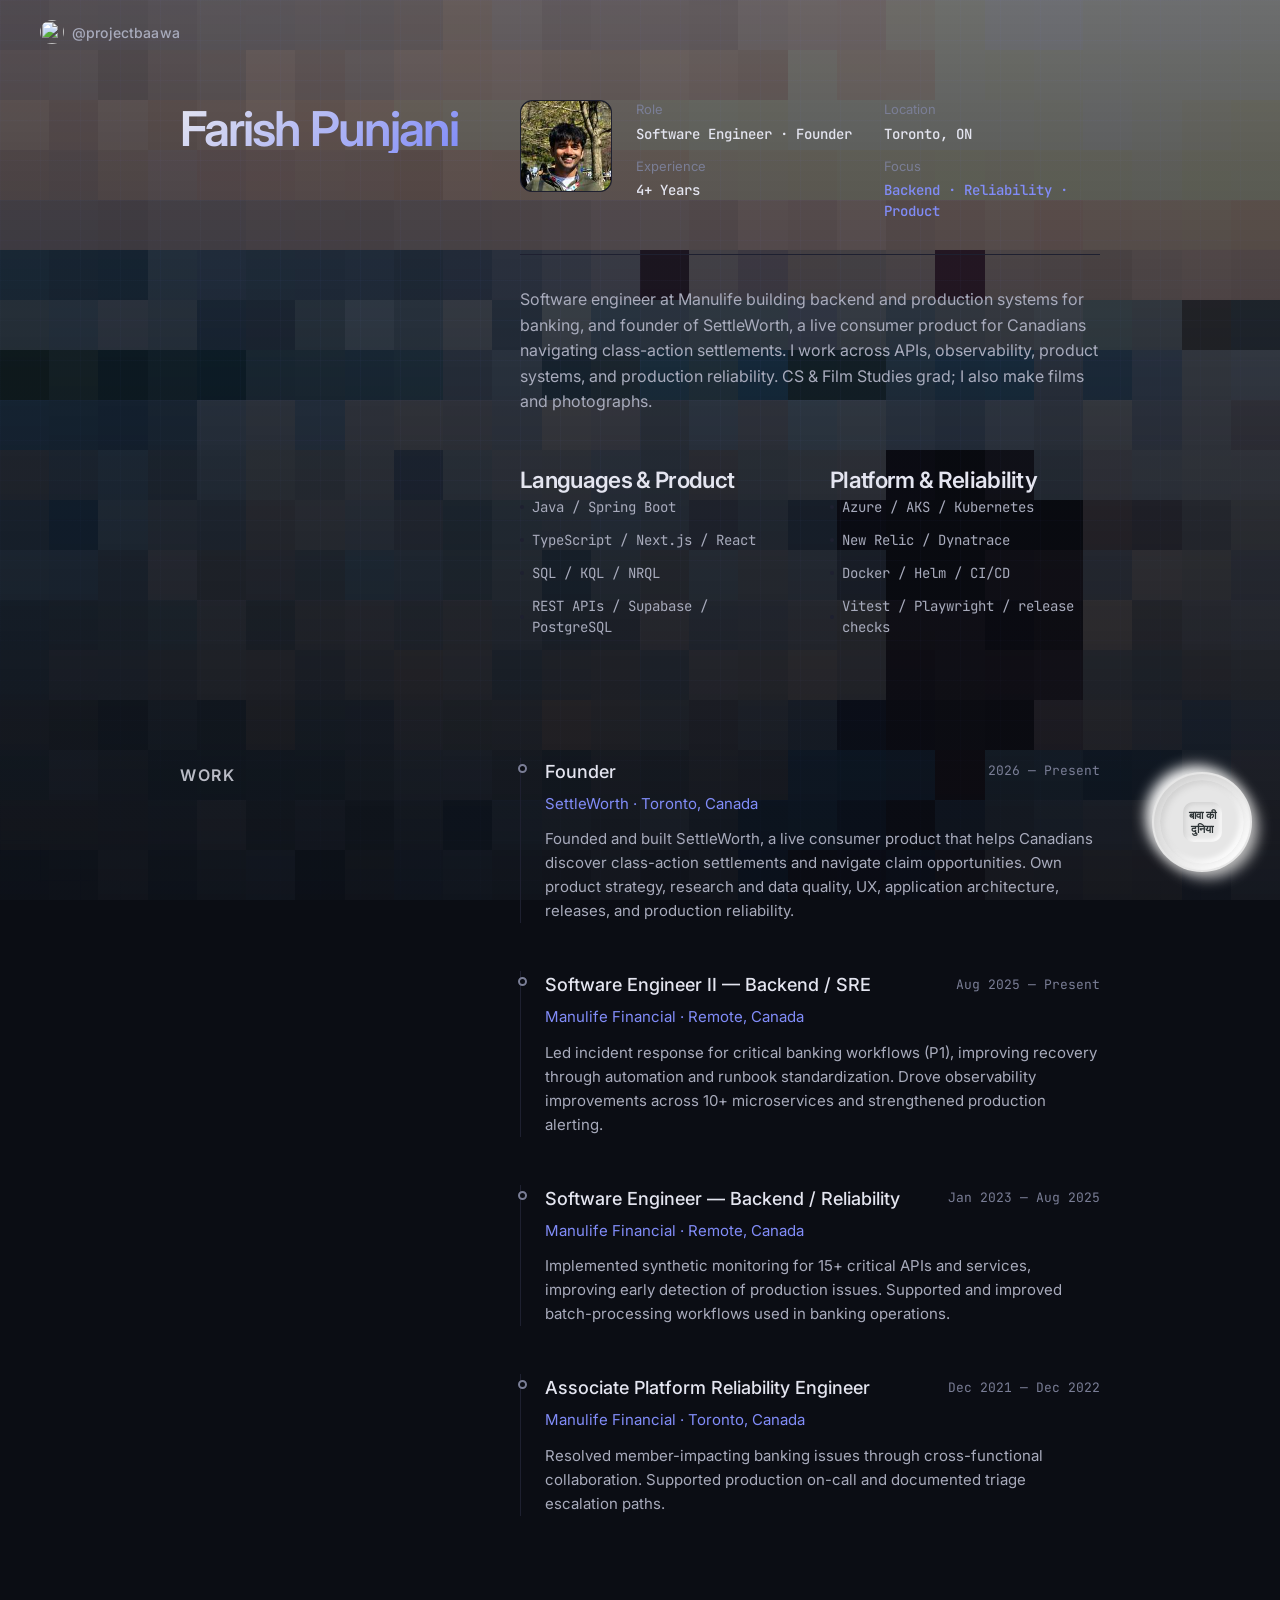
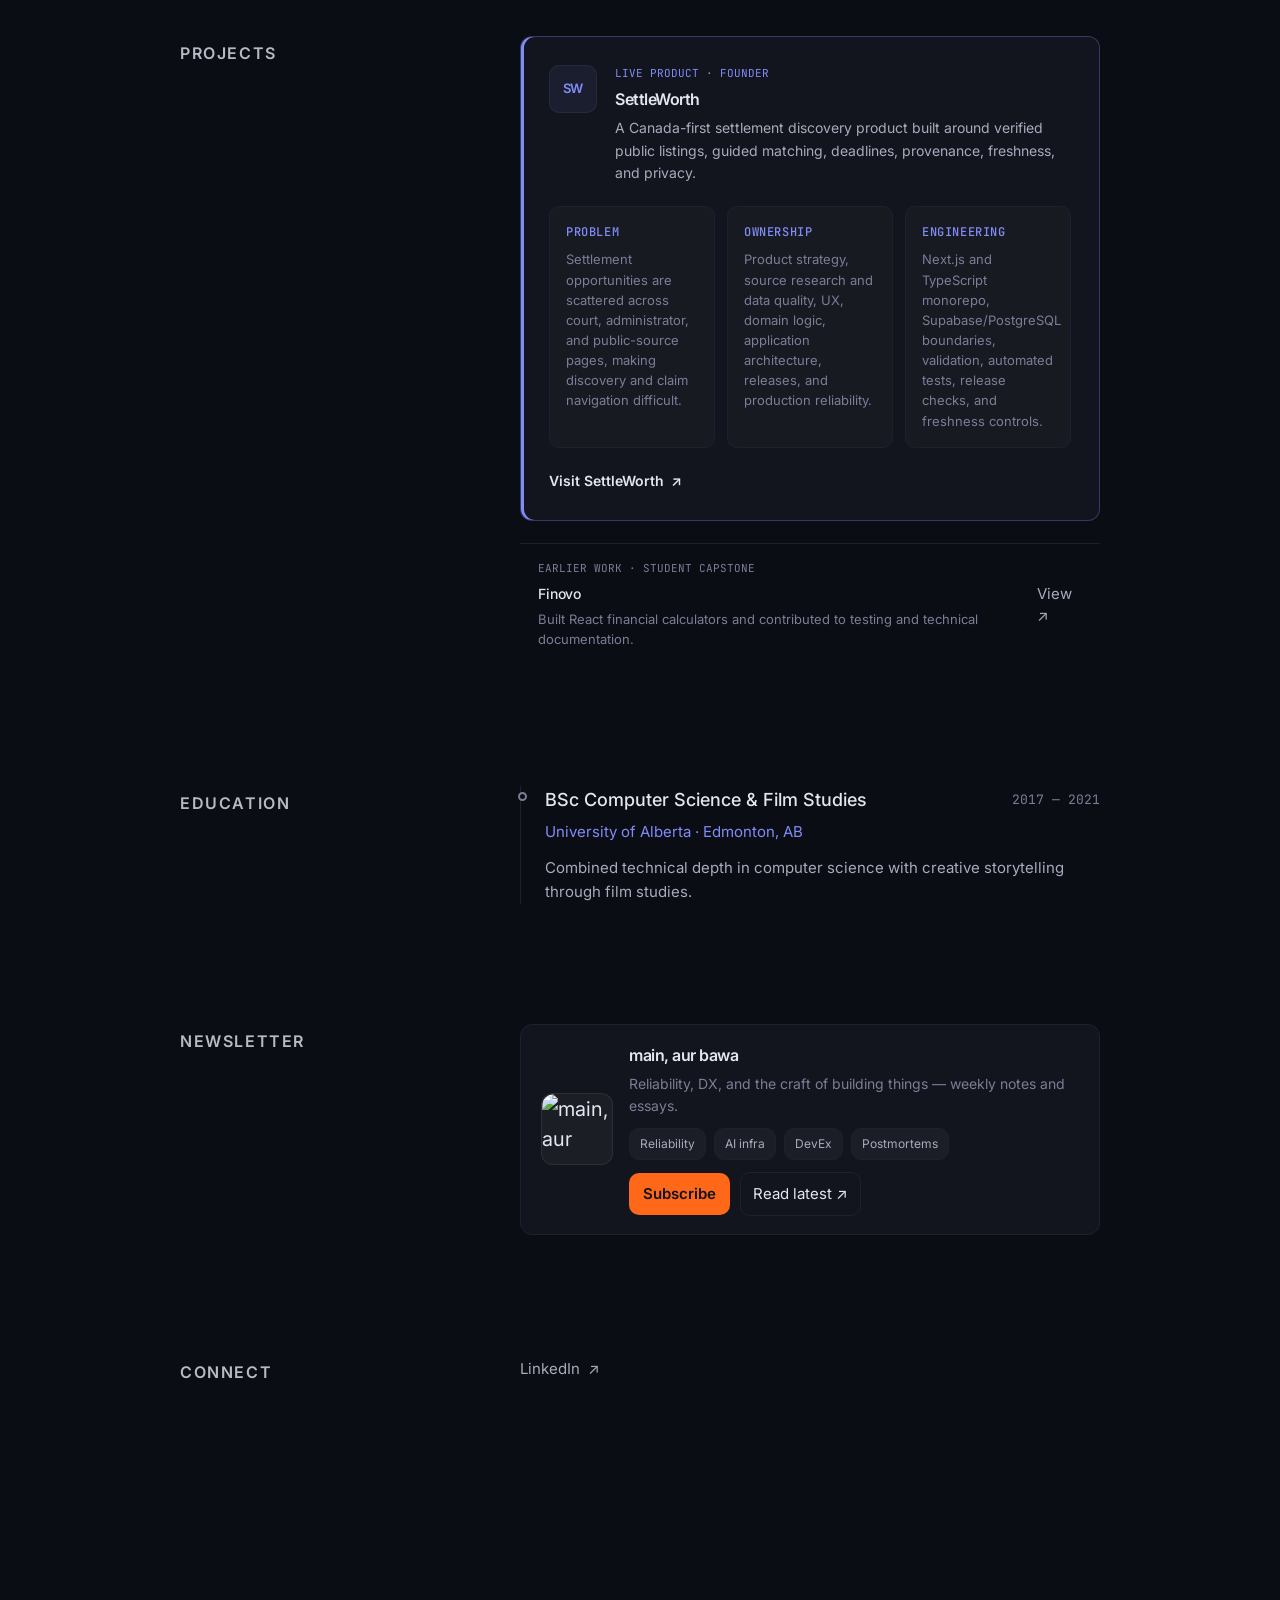
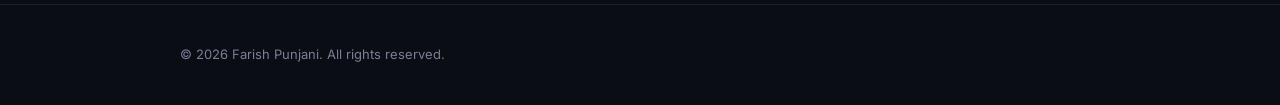
==== index.html @ 5849d5c2 "Complete portfolio positioning case study and accessibility pass" ====
<!doctype html>
<html lang="en">
<head>
    <meta charset="utf-8">
    <meta name="viewport" content="width=device-width,initial-scale=1">
    <title>Farish Punjani — Software Engineer &amp; Founder</title>
    <meta name="description" content="Farish Punjani is a Toronto-based software engineer at Manulife and founder of SettleWorth, working across backend systems, production reliability, observability, and consumer products.">
    <meta name="author" content="Farish Punjani">
    <meta name="robots" content="index, follow">
    <link rel="canonical" href="https://fpunjani.github.io/">
    <link rel="icon" href="./favicon.svg" type="image/svg+xml">
    <meta property="og:type" content="website">
    <meta property="og:locale" content="en_CA">
    <meta property="og:site_name" content="Farish Punjani">
    <meta property="og:title" content="Farish Punjani — Software Engineer &amp; Founder">
    <meta property="og:description" content="Software engineer at Manulife and founder of SettleWorth. Backend systems, production reliability, observability, and consumer products.">
    <meta property="og:url" content="https://fpunjani.github.io/">
    <meta property="og:image" content="https://fpunjani.github.io/social-preview.svg">
    <meta property="og:image:alt" content="Farish Punjani — Software Engineer and Founder">
    <meta property="og:image:width" content="1200">
    <meta property="og:image:height" content="630">
    <meta name="twitter:card" content="summary_large_image">
    <meta name="twitter:title" content="Farish Punjani — Software Engineer &amp; Founder">
    <meta name="twitter:description" content="Software engineer at Manulife and founder of SettleWorth. Backend systems, production reliability, observability, and consumer products.">
    <meta name="twitter:image" content="https://fpunjani.github.io/social-preview.svg">
    <script type="application/ld+json">{"@context":"https://schema.org","@type":"Person","name":"Farish Punjani","url":"https://fpunjani.github.io/","jobTitle":"Software Engineer","address":{"@type":"PostalAddress","addressLocality":"Toronto","addressRegion":"ON","addressCountry":"CA"},"worksFor":{"@type":"Organization","name":"Manulife"},"owns":{"@type":"WebSite","name":"SettleWorth","url":"https://settleworth.co"},"sameAs":["https://github.com/fpunjani","https://linkedin.com/in/farishh","https://www.youtube.com/@projectbaawa","https://agentvinod.substack.com"]}</script>
    <link rel="preconnect" href="https://fonts.googleapis.com">
    <link rel="preconnect" href="https://fonts.gstatic.com" crossorigin>
    <link href="https://fonts.googleapis.com/css2?family=Inter:wght@400;500;600&family=JetBrains+Mono:wght@400;500&display=swap" rel="stylesheet">
    <link rel="stylesheet" href="https://unpkg.com/lenis@1/dist/lenis.css">
    <link rel="stylesheet" href="./styles.css">
    <link rel="stylesheet" href="./enhancements.css">
</head>
<body>
    <a class="skip-link" href="#main-content">Skip to content</a>
    <div class="pixelate-bg" aria-hidden="true"><canvas></canvas><img alt="" style="display:none"></div>
    <div class="bg-overlay" aria-hidden="true"></div>
    <div class="grid-bg" aria-hidden="true"></div>

    <button class="circular-reveal" id="circular-reveal" type="button" data-state="idle" aria-label="Open a random site">
        <span class="circular-inner-1" aria-hidden="true"></span>
        <span class="circular-inner-2" aria-hidden="true"></span>
        <span class="circular-center" aria-hidden="true"><span class="circular-center-inner" id="circular-center-text"><span class="circular-center-name">बावा की<br>दुनिया</span></span></span>
    </button>

    <div class="rocket-overlay" id="rocket-overlay" aria-hidden="true"><canvas id="rocket-canvas"></canvas></div>

    <nav class="top-nav" aria-label="Primary">
        <a href="https://www.youtube.com/@projectbaawa" class="nav-logo" target="_blank" rel="noopener noreferrer"><img src="https://substack-post-media.s3.amazonaws.com/public/images/b8d4f820-5c2b-40f0-a2ee-9f5a23eee7e8_1280x1280.png" alt="" aria-hidden="true">@projectbaawa</a>
    </nav>

    <main id="main-content" class="container">
        <section class="section-layout hero" aria-labelledby="hero-title">
            <div class="section-title-col"><h1 class="sticky-title" id="hero-title">Farish Punjani</h1></div>
            <div class="profile-stack">
                <div class="profile-header">
                    <div class="avatar"><img src="./avatar.svg" alt="Farish Punjani smiling outdoors"></div>
                    <dl class="info-grid">
                        <div class="info-item"><dt>Role</dt><dd>Software Engineer · Founder</dd></div>
                        <div class="info-item"><dt>Location</dt><dd>Toronto, ON</dd></div>
                        <div class="info-item"><dt>Experience</dt><dd>4+ Years</dd></div>
                        <div class="info-item"><dt>Focus</dt><dd class="accent-value">Backend · Reliability · Product</dd></div>
                    </dl>
                </div>
                <p class="bio-text">Software engineer at Manulife building backend and production systems for banking, and founder of SettleWorth, a live consumer product for Canadians navigating class-action settlements. I work across APIs, observability, product systems, and production reliability. CS &amp; Film Studies grad; I also make films and photographs.</p>
                <div class="tech-columns" aria-label="Technical toolkit">
                    <div class="tech-category"><h2>Languages &amp; Product</h2><ul class="tech-list"><li>Java / Spring Boot</li><li>TypeScript / Next.js / React</li><li>SQL / KQL / NRQL</li><li>REST APIs / Supabase / PostgreSQL</li></ul></div>
                    <div class="tech-category"><h2>Platform &amp; Reliability</h2><ul class="tech-list"><li>Azure / AKS / Kubernetes</li><li>New Relic / Dynatrace</li><li>Docker / Helm / CI/CD</li><li>Vitest / Playwright / release checks</li></ul></div>
                </div>
            </div>
        </section>

        <section class="section-layout" aria-labelledby="work-title">
            <div class="section-title-col"><h2 class="sticky-title" id="work-title">Work</h2></div>
            <div class="timeline-list">
                <article class="timeline-item"><div class="role-row"><span class="role">Founder</span><span class="timeline-date">2026 — Present</span></div><span class="company">SettleWorth · Toronto, Canada</span><p class="description">Founded and built SettleWorth, a live consumer product that helps Canadians discover class-action settlements and navigate claim opportunities. Own product strategy, research and data quality, UX, application architecture, releases, and production reliability.</p></article>
                <article class="timeline-item"><div class="role-row"><span class="role">Software Engineer II — Backend / SRE</span><span class="timeline-date">Aug 2025 — Present</span></div><span class="company">Manulife Financial · Remote, Canada</span><p class="description">Led incident response for critical banking workflows (P1), improving recovery through automation and runbook standardization. Drove observability improvements across 10+ microservices and strengthened production alerting.</p></article>
                <article class="timeline-item"><div class="role-row"><span class="role">Software Engineer — Backend / Reliability</span><span class="timeline-date">Jan 2023 — Aug 2025</span></div><span class="company">Manulife Financial · Remote, Canada</span><p class="description">Implemented synthetic monitoring for 15+ critical APIs and services, improving early detection of production issues. Supported and improved batch-processing workflows used in banking operations.</p></article>
                <article class="timeline-item"><div class="role-row"><span class="role">Associate Platform Reliability Engineer</span><span class="timeline-date">Dec 2021 — Dec 2022</span></div><span class="company">Manulife Financial · Toronto, Canada</span><p class="description">Resolved member-impacting banking issues through cross-functional collaboration. Supported production on-call and documented triage escalation paths.</p></article>
            </div>
        </section>

        <section class="section-layout" aria-labelledby="projects-title">
            <div class="section-title-col"><h2 class="sticky-title" id="projects-title">Projects</h2></div>
            <div class="project-grid">
                <article class="project-card project-card-featured settleworth-case-study">
                    <div class="settleworth-head"><div class="project-icon project-icon-wordmark" aria-hidden="true">SW</div><div class="project-content"><div class="project-kicker">Live product · Founder</div><h3>SettleWorth</h3><p>A Canada-first settlement discovery product built around verified public listings, guided matching, deadlines, provenance, freshness, and privacy.</p></div></div>
                    <div class="case-study-grid">
                        <div class="case-study-item"><h4>Problem</h4><p>Settlement opportunities are scattered across court, administrator, and public-source pages, making discovery and claim navigation difficult.</p></div>
                        <div class="case-study-item"><h4>Ownership</h4><p>Product strategy, source research and data quality, UX, domain logic, application architecture, releases, and production reliability.</p></div>
                        <div class="case-study-item"><h4>Engineering</h4><p>Next.js and TypeScript monorepo, Supabase/PostgreSQL boundaries, validation, automated tests, release checks, and freshness controls.</p></div>
                    </div>
                    <a class="case-study-link" href="https://settleworth.co" target="_blank" rel="noopener noreferrer">Visit SettleWorth <span aria-hidden="true">↗</span></a>
                </article>
                <div class="earlier-work"><div class="project-kicker">Earlier work · Student capstone</div><div class="earlier-work-row"><div><h3>Finovo</h3><p>Built React financial calculators and contributed to testing and technical documentation.</p></div><a href="https://www.linkedin.com/company/finovofinancial/" target="_blank" rel="noopener noreferrer" aria-label="Open Finovo on LinkedIn">View <span aria-hidden="true">↗</span></a></div></div>
            </div>
        </section>

        <section class="section-layout" aria-labelledby="education-title"><div class="section-title-col"><h2 class="sticky-title" id="education-title">Education</h2></div><div class="timeline-list"><article class="timeline-item"><div class="role-row"><span class="role">BSc Computer Science &amp; Film Studies</span><span class="timeline-date">2017 — 2021</span></div><span class="company">University of Alberta · Edmonton, AB</span><p class="description">Combined technical depth in computer science with creative storytelling through film studies.</p></article></div></section>

        <section class="section-layout" aria-labelledby="newsletter-title"><div class="section-title-col"><h2 class="sticky-title" id="newsletter-title">Newsletter</h2></div><div class="project-card newsletter-card"><div class="project-icon newsletter-icon"><img src="https://substack-post-media.s3.amazonaws.com/public/images/b8d4f820-5c2b-40f0-a2ee-9f5a23eee7e8_1280x1280.png" alt="main, aur bawa newsletter artwork"></div><div class="project-content" style="flex:1"><h3>main, aur bawa</h3><p class="newsletter-subtitle">Reliability, DX, and the craft of building things — weekly notes and essays.</p><div class="newsletter-meta"><span class="chip">Reliability</span><span class="chip">AI infra</span><span class="chip">DevEx</span><span class="chip">Postmortems</span></div><div class="newsletter-actions"><a class="btn-primary" href="https://agentvinod.substack.com" target="_blank" rel="noopener noreferrer">Subscribe</a><a class="btn-ghost" href="https://agentvinod.substack.com/archive" target="_blank" rel="noopener noreferrer">Read latest <span aria-hidden="true">↗</span></a></div></div></div></section>

        <section class="section-layout" aria-labelledby="connect-title"><div class="section-title-col"><h2 class="sticky-title" id="connect-title">Connect</h2></div><div class="contact-links"><a href="https://linkedin.com/in/farishh" target="_blank" rel="noopener noreferrer" class="contact-link">LinkedIn <span aria-hidden="true">↗</span></a></div></section>
    </main>

    <footer style="border-top:1px solid var(--border-subtle);color:var(--text-muted);font-size:13px"><div class="container" style="padding-top:40px;padding-bottom:40px">© 2026 Farish Punjani. All rights reserved.</div></footer>
    <script src="./performance-guard.js"></script>
    <script src="https://unpkg.com/lenis@1/dist/lenis.min.js"></script>
    <script src="./main.js"></script>
    <script src="./accessibility.js"></script>
</body>
</html>
---- styles.css ----
* {
    margin: 0;
    padding: 0;
    box-sizing: border-box;
}

:root {
    /* Modern Indigo Theme */
    --bg-body: #0B0D14;
    --bg-card: #13151E;
    --bg-card-hover: #1A1C28;
    --text-main: #E4E5F0;
    --text-secondary: #A8ABBC;
    --text-muted: #7A7E96;
    --accent: #818CF8; /* Soft Indigo */
    --border-subtle: #1E2030;
    --grid-line: rgba(129, 140, 248, 0.035);
}

body {
    font-family: 'Inter', system-ui, -apple-system, sans-serif;
    background-color: var(--bg-body);
    color: var(--text-main);
    line-height: 1.5;
    font-size: 15px;
    font-weight: 400;
    -webkit-font-smoothing: antialiased;
    overflow-x: hidden;
    scroll-behavior: smooth;
}

/* Pixelated Background Image */
.pixelate-bg {
    position: fixed;
    top: 0;
    left: 0;
    width: 100%;
    height: 100vh;
    z-index: -2;
    pointer-events: none;
}

.pixelate-bg canvas {
    width: 100%;
    height: 100%;
    object-fit: cover;
    /* Enhance vibrancy */
    filter: saturate(1.1) contrast(1.15) brightness(1.05) hue-rotate(-10deg);
}

.pixelate-bg img {
    display: none;
}

/* Dark overlay for readability - with warm tint */
.bg-overlay {
    position: fixed;
    top: 0;
    left: 0;
    width: 100%;
    height: 100vh;
    background: linear-gradient(
        to bottom,
        rgba(11, 13, 20, 0.6) 0%,
        rgba(11, 13, 20, 0.78) 50%,
        rgba(11, 13, 20, 0.92) 100%
    );
    z-index: -1;
    pointer-events: none;
    transition: opacity 0.3s ease;
}

/* Subtle warm color overlay for life */
.color-overlay {
    position: fixed;
    top: 0;
    left: 0;
    width: 100%;
    height: 100vh;
    background: linear-gradient(
        135deg,
        rgba(129, 140, 248, 0.06) 0%,
        rgba(99, 102, 241, 0.04) 50%,
        rgba(79, 70, 229, 0.07) 100%
    );
    z-index: -1;
    pointer-events: none;
    mix-blend-mode: overlay;
}

/* Ambient Grid Background */
.grid-bg {
    position: fixed;
    top: 0;
    left: 0;
    width: 100%;
    height: 100vh;
    background-image:
        linear-gradient(var(--grid-line) 1px, transparent 1px),
        linear-gradient(90deg, var(--grid-line) 1px, transparent 1px);
    background-size: 40px 40px;
    mask-image: radial-gradient(circle at 50% 0%, black 40%, transparent 100%);
    -webkit-mask-image: radial-gradient(circle at 50% 0%, black 40%, transparent 100%);
    z-index: 0;
    pointer-events: none;
}

/* ===== TOP NAVIGATION ===== */
.top-nav {
    position: fixed;
    top: 0;
    left: 0;
    z-index: 1000;
    padding: 20px 40px;
}
.nav-logo {
    font-size: 14px;
    font-weight: 500;
    color: var(--text-secondary);
    letter-spacing: 0.01em;
    text-decoration: none;
    font-family: 'Inter', sans-serif;
    display: flex;
    align-items: center;
    gap: 8px;
}
.nav-logo:hover {
    color: var(--text-main);
}
.nav-logo svg,
.nav-logo img {
    flex-shrink: 0;
    border-radius: 50%;
    width: 24px;
    height: 24px;
    object-fit: cover;
}

/* ===== SCROLL REVEAL ===== */
[data-scroll-animate] {
    opacity: 0;
    transform: translateY(40px);
    transition: opacity 0.9s cubic-bezier(0.16, 1, 0.3, 1),
                transform 0.9s cubic-bezier(0.16, 1, 0.3, 1);
}
[data-scroll-animate].is-visible {
    opacity: 1;
    transform: translateY(0);
}

.container {
    max-width: 1000px;
    margin: 0 auto;
    padding: 100px 40px 100px;
}

/* Typography */
h1, h2, h3 {
    color: var(--text-main);
    font-weight: 600;
    letter-spacing: -0.03em;
}

a {
    text-decoration: none;
    color: inherit;
    transition: all 0.2s ease;
}

p {
    color: var(--text-secondary);
    line-height: 1.6;
}

/* Sticky Layout Grid */
.section-layout {
    display: grid;
    grid-template-columns: 280px 1fr;
    gap: 60px;
    margin-bottom: 120px;
    position: relative;
}

.section-title-col {
    position: relative;
}

.sticky-title {
    position: sticky;
    top: 40px;
    font-size: 16px;
    font-weight: 600;
    color: var(--text-main);
    text-transform: uppercase;
    letter-spacing: 0.1em;
    opacity: 0.8;
    padding-top: 5px; /* Alignment fix */
}

/* Hero Section Special Styling */
.hero .sticky-title {
    font-size: 48px;
    line-height: 1;
    text-transform: none;
    letter-spacing: -0.04em;
    opacity: 1;
    /* Gradient Text from Index Reference */
    background: linear-gradient(135deg, #E4E5F0 0%, #818CF8 100%);
    -webkit-background-clip: text;
    -webkit-text-fill-color: transparent;
}

.profile-stack {
    display: flex;
    flex-direction: column;
    gap: 32px;
}

.profile-header {
    display: flex;
    gap: 24px;
    align-items: flex-start;
    padding-bottom: 32px;
    border-bottom: 1px solid var(--border-subtle);
}

.avatar {
    width: 80px;
    height: 80px;
    background: rgba(129, 140, 248, 0.08);
    border-radius: 12px;
    flex-shrink: 0;
    border: 1px solid var(--border-subtle);
}

.info-grid {
    display: grid;
    grid-template-columns: repeat(2, 1fr);
    gap: 12px 32px;
}

.info-item label {
    display: block;
    font-size: 13px;
    color: var(--text-muted);
    margin-bottom: 4px;
}

.info-item span {
    font-size: 14px;
    font-family: 'JetBrains Mono', monospace;
    color: var(--text-main);
    font-weight: 500;
}

.bio-text {
    font-size: 16px;
    max-width: 500px;
    color: var(--text-secondary);
}

.tech-columns {
    display: grid;
    grid-template-columns: repeat(2, 1fr);
    gap: 40px;
    margin-top: 16px;
}

.tech-category h4 {
    font-size: 14px;
    color: var(--text-main);
    margin-bottom: 16px;
    font-weight: 600;
}

.tech-list {
    list-style: none;
    display: flex;
    flex-direction: column;
    gap: 12px;
}

.tech-list li {
    font-size: 14px;
    font-family: 'JetBrains Mono', monospace;
    color: var(--text-secondary);
    display: flex;
    align-items: center;
    gap: 8px;
}

.tech-list li::before {
    content: '';
    width: 4px;
    height: 4px;
    background: var(--border-subtle);
    border-radius: 50%;
}

/* Timeline Items (Work & Education) */
.timeline-list {
    display: flex;
    flex-direction: column;
    gap: 48px;
}

.timeline-item {
    position: relative;
    padding-left: 24px;
    border-left: 1px solid var(--border-subtle);
}

.timeline-item::before {
    content: '';
    position: absolute;
    left: -3px;
    top: 6px;
    width: 5px;
    height: 5px;
    background: var(--bg-body);
    border: 2px solid var(--text-muted);
    border-radius: 50%;
    transition: all 0.3s ease;
}

.timeline-item:hover::before {
    border-color: var(--accent);
    background: var(--accent);
}

.role-row {
    display: flex;
    justify-content: space-between;
    align-items: center;
    margin-bottom: 8px;
}

.role {
    font-size: 18px;
    font-weight: 500;
    color: var(--text-main);
}

.company {
    font-size: 15px;
    color: var(--accent);
    margin-bottom: 12px;
    display: block;
}

.timeline-date {
    font-size: 13px;
    color: var(--text-muted);
    font-family: 'JetBrains Mono', monospace;
    font-variant-numeric: tabular-nums;
}

.description {
    font-size: 15px;
    color: var(--text-secondary);
}

/* Minimal Project Cards */
.project-grid {
    display: grid;
    grid-template-columns: 1fr;
    gap: 16px;
}

.project-card {
    background: var(--bg-card);
    border: 1px solid var(--border-subtle);
    border-radius: 12px;
    padding: 24px;
    display: flex;
    align-items: flex-start;
    gap: 20px;
    transition: all 0.3s cubic-bezier(0.16, 1, 0.3, 1);
}

.project-card:hover {
    transform: translateY(-2px);
    background: var(--bg-card-hover);
    border-color: rgba(129, 140, 248, 0.15);
}

.project-card-featured {
    border-color: rgba(129, 140, 248, 0.3);
    box-shadow: inset 3px 0 0 var(--accent);
}

.project-kicker {
    margin-bottom: 6px;
    color: var(--accent);
    font-family: 'JetBrains Mono', monospace;
    font-size: 11px;
    letter-spacing: 0;
    text-transform: uppercase;
}

.project-icon {
    width: 48px;
    height: 48px;
    border-radius: 10px;
    background: rgba(129, 140, 248, 0.08);
    color: var(--text-main);
    display: flex;
    align-items: center;
    justify-content: center;
    font-size: 20px;
    flex-shrink: 0;
    border: 1px solid rgba(255,255,255,0.05);
}

.project-icon-wordmark {
    font-family: 'Inter', sans-serif;
    font-size: 13px;
    font-weight: 600;
    letter-spacing: -0.04em;
    color: var(--accent);
}

.project-content h3 {
    font-size: 16px;
    margin-bottom: 6px;
    display: flex;
    align-items: center;
    gap: 8px;
}

.project-content p {
    font-size: 14px;
    color: var(--text-muted);
}

.arrow-icon {
    opacity: 0;
    transform: translateX(-5px);
    transition: all 0.2s ease;
    color: var(--text-muted);
    font-size: 14px;
}

.project-card:hover .arrow-icon {
    opacity: 1;
    transform: translateX(0);
}

/* Newsletter card enhancements */
.newsletter-card {
    align-items: center;
    gap: 16px;
    padding: 18px 20px;
}

.newsletter-icon {
    width: 72px;
    height: 72px;
    border-radius: 12px;
    background: rgba(255, 255, 255, 0.04);
    border: 1px solid rgba(255, 255, 255, 0.08);
    overflow: hidden;
    flex-shrink: 0;
}

.newsletter-icon img {
    width: 100%;
    height: 100%;
    object-fit: cover;
    border-radius: 12px;
}

.newsletter-subtitle {
    margin: 4px 0 10px;
    color: var(--text-muted);
    font-size: 14px;
}

.newsletter-meta {
    display: flex;
    flex-wrap: wrap;
    gap: 8px;
    margin-bottom: 12px;
}

.chip {
    padding: 6px 10px;
    border-radius: 10px;
    background: rgba(255, 255, 255, 0.04);
    border: 1px solid var(--border-subtle);
    font-size: 12px;
    color: var(--text-secondary);
}

.badge {
    padding: 6px 10px;
    border-radius: 999px;
    background: rgba(255, 103, 25, 0.12);
    color: #ff6719;
    font-size: 12px;
    font-weight: 600;
}

.newsletter-actions {
    display: flex;
    gap: 10px;
    align-items: center;
    flex-wrap: wrap;
}

.btn-primary {
    padding: 10px 14px;
    border-radius: 10px;
    background: #ff6719;
    color: #fff;
    font-weight: 600;
    text-decoration: none;
    border: none;
}

.btn-ghost {
    padding: 10px 12px;
    border-radius: 10px;
    border: 1px solid var(--border-subtle);
    color: var(--text-main);
    text-decoration: none;
}

.project-card:hover .btn-primary {
    transform: translateY(-1px);
}

/* Contact Section */
.contact-links {
    display: flex;
    gap: 24px;
    align-items: center;
    flex-wrap: wrap;
}

.contact-link {
    font-size: 15px;
    color: var(--text-secondary);
    display: flex;
    align-items: center;
    gap: 8px;
}

.contact-link:hover {
    color: var(--text-main);
}

/* Mobile Adjustments */
@media (max-width: 800px) {
    .section-layout {
        grid-template-columns: 1fr;
        gap: 32px;
        margin-bottom: 80px;
    }

    .sticky-title {
        position: static;
        margin-bottom: 16px;
    }

    .hero .sticky-title {
        font-size: 36px;
        margin-bottom: 32px;
    }

    .container {
        padding: 60px 24px;
    }

    .tech-columns {
        grid-template-columns: 1fr;
    }
}

/* ===== STOP MOTION BUTTON ANIMATION (Osmo-inspired) ===== */
@keyframes stopMotionBounce {
    0% { transform: translateY(0); }
    12.5% { transform: translateY(-3px); }
    25% { transform: translateY(0); }
    37.5% { transform: translateY(-2px); }
    50% { transform: translateY(0); }
    62.5% { transform: translateY(-1px); }
    75% { transform: translateY(0); }
    87.5% { transform: translateY(-0.5px); }
    100% { transform: translateY(0); }
}

@keyframes stopMotionArrow {
    0% { transform: translateX(0); }
    16.67% { transform: translateX(4px); }
    33.33% { transform: translateX(0); }
    50% { transform: translateX(3px); }
    66.67% { transform: translateX(0); }
    83.33% { transform: translateX(2px); }
    100% { transform: translateX(0); }
}

@keyframes stopMotionPulse {
    0% { opacity: 1; }
    25% { opacity: 0.7; }
    50% { opacity: 1; }
    75% { opacity: 0.85; }
    100% { opacity: 1; }
}

/* Stop Motion Button Style */
.stop-motion-btn {
    padding: 12px 24px;
    background: var(--text-main);
    color: var(--bg-body);
    border-radius: 8px;
    font-weight: 600;
    font-size: 14px;
    white-space: nowrap;
    display: inline-flex;
    align-items: center;
    gap: 8px;
    cursor: pointer;
    transition: background 0.2s ease, box-shadow 0.2s ease;
    border: none;
    text-decoration: none;
}

.stop-motion-btn:hover {
    background: var(--accent);
    box-shadow: 0 4px 20px rgba(129, 140, 248, 0.3);
    animation: stopMotionBounce 0.6s steps(8) infinite;
}

.stop-motion-btn .btn-arrow {
    display: inline-block;
    transition: transform 0.2s ease;
}

.stop-motion-btn:hover .btn-arrow {
    animation: stopMotionArrow 0.5s steps(6) infinite;
}

/* Contact links stop motion */
.contact-link {
    position: relative;
    overflow: hidden;
}

.contact-link::before {
    content: '';
    position: absolute;
    bottom: 0;
    left: 0;
    width: 0;
    height: 2px;
    background: var(--accent);
    transition: width 0.3s steps(6);
}

.contact-link:hover::before {
    width: 100%;
}

.contact-link:hover {
    animation: stopMotionPulse 0.4s steps(4);
}

/* Project card arrow stop motion */
.project-card:hover .arrow-icon {
    animation: stopMotionArrow 0.5s steps(6) infinite;
}

/* ===== ROCKET ANIMATION OVERLAY ===== */
.rocket-overlay {
    position: fixed;
    inset: 0;
    z-index: 2000;
    pointer-events: none;
    opacity: 0;
    transition: opacity 0.15s;
}
.rocket-overlay.active {
    pointer-events: all;
    opacity: 1;
}
.rocket-overlay canvas {
    width: 100%;
    height: 100%;
}

/* focus ring */
.circular-reveal:focus-visible {
    outline: 3px solid #ff9800;
    outline-offset: 4px;
}

.circular-reveal[data-state="fusing"] {
    cursor: wait;
}

@media (prefers-reduced-motion: reduce) {
    .circular-reveal { animation: none !important; }
}

/* ===== CIRCULAR REVEAL HEADING ===== */
@keyframes circularFloat {
    0%, 100% { transform: translateY(0px); }
    50% { transform: translateY(-6px); }
}
.circular-reveal {
    position: fixed;
    bottom: 28px;
    right: 28px;
    width: 100px;
    height: 100px;
    border-radius: 50%;
    background: #e6e6e6;
    box-shadow: 6px 6px 14px #bebebe, -6px -6px 14px #ffffff;
    overflow: hidden;
    animation: circularFloat 5s ease-in-out infinite;
    transition: box-shadow 0.5s ease;
    cursor: pointer;
    z-index: 900;
    flex-shrink: 0;
}
.circular-reveal:hover {
    box-shadow: 10px 10px 20px #bebebe, -10px -10px 20px #ffffff;
}
.circular-inner-1 {
    position: absolute;
    inset: 2px;
    border-radius: 50%;
    background: #e6e6e6;
    box-shadow: inset 4px 4px 8px #d1d1d1, inset -4px -4px 8px #ffffff;
    pointer-events: none;
}
.circular-inner-2 {
    position: absolute;
    inset: 8px;
    border-radius: 50%;
    background: #e6e6e6;
    box-shadow: inset 3px 3px 6px #d1d1d1, inset -3px -3px 6px #ffffff;
    pointer-events: none;
}
.circular-center {
    position: absolute;
    inset: 0;
    display: flex;
    align-items: center;
    justify-content: center;
    z-index: 10;
    pointer-events: none;
}
.circular-center-inner {
    padding: 6px 6px;
    border-radius: 10px;
    background: #e6e6e6;
    text-align: center;
    transition: opacity 0.3s ease;
    box-shadow: inset 2px 2px 4px #d1d1d1, inset -2px -2px 4px #ffffff;
}
.circular-center-inner.hidden {
    opacity: 0;
}
.circular-center-name {
    display: block;
    font-size: 11px;
    font-weight: 700;
    color: #2d3436;
    font-family: 'Inter', sans-serif;
    line-height: 1.3;
}
---- enhancements.css ----
/* Focused portfolio refinements: hierarchy, accessibility, mobile, and case-study depth. */

.skip-link {
    position: fixed;
    top: 12px;
    left: 12px;
    z-index: 3000;
    padding: 10px 14px;
    border-radius: 8px;
    background: var(--text-main);
    color: var(--bg-body);
    font-weight: 600;
    transform: translateY(-160%);
    transition: transform 0.18s ease;
}

.skip-link:focus {
    transform: translateY(0);
}

.avatar {
    width: 92px;
    height: 92px;
    overflow: hidden;
    background: var(--bg-card);
}

.avatar img {
    width: 100%;
    height: 100%;
    display: block;
    object-fit: cover;
}

.info-grid {
    margin: 0;
}

.info-item dt {
    display: block;
    margin-bottom: 4px;
    font-size: 13px;
    color: var(--text-muted);
}

.info-item dd {
    margin: 0;
    font-size: 14px;
    font-family: 'JetBrains Mono', monospace;
    color: var(--text-main);
    font-weight: 500;
}

.info-item .accent-value {
    color: var(--accent);
}

.bio-text {
    max-width: 590px;
}

.project-card-featured {
    display: block;
    padding: 28px;
}

.settleworth-head {
    display: flex;
    align-items: flex-start;
    gap: 18px;
    margin-bottom: 22px;
}

.settleworth-head .project-content {
    flex: 1;
}

.settleworth-head .project-content p {
    max-width: 610px;
    color: var(--text-secondary);
}

.case-study-grid {
    display: grid;
    grid-template-columns: repeat(3, minmax(0, 1fr));
    gap: 12px;
    margin: 20px 0 22px;
}

.case-study-item {
    padding: 16px;
    border: 1px solid var(--border-subtle);
    border-radius: 10px;
    background: rgba(255, 255, 255, 0.018);
}

.case-study-item h4 {
    margin-bottom: 8px;
    font-size: 12px;
    font-family: 'JetBrains Mono', monospace;
    font-weight: 500;
    color: var(--accent);
    text-transform: uppercase;
    letter-spacing: 0.05em;
}

.case-study-item p {
    font-size: 13px;
    line-height: 1.55;
    color: var(--text-muted);
}

.case-study-link {
    display: inline-flex;
    align-items: center;
    gap: 7px;
    font-size: 14px;
    font-weight: 600;
    color: var(--text-main);
}

.case-study-link:hover {
    color: var(--accent);
}

.earlier-work {
    margin-top: 6px;
    padding: 16px 18px;
    border-top: 1px solid var(--border-subtle);
}

.earlier-work .project-kicker {
    color: var(--text-muted);
}

.earlier-work-row {
    display: flex;
    align-items: baseline;
    justify-content: space-between;
    gap: 20px;
}

.earlier-work h3 {
    font-size: 14px;
    font-weight: 500;
    letter-spacing: -0.01em;
}

.earlier-work p {
    margin-top: 5px;
    font-size: 13px;
    color: var(--text-muted);
}

.earlier-work a {
    color: var(--text-secondary);
}

.earlier-work a:hover {
    color: var(--accent);
}

/* Keep the existing orange accent while meeting normal-text contrast. */
.btn-primary {
    color: #11131c;
}

a:focus-visible,
button:focus-visible,
.project-card:focus-visible,
.case-study-link:focus-visible {
    outline: 3px solid var(--accent);
    outline-offset: 4px;
    border-radius: 8px;
}

.circular-reveal {
    border: 0;
    padding: 0;
    font: inherit;
    appearance: none;
    -webkit-appearance: none;
}

.pixelate-bg {
    contain: strict;
}

.bg-overlay {
    will-change: opacity;
}

@media (max-width: 800px) {
    .top-nav {
        padding: 16px 20px;
    }

    .container {
        padding: 80px 20px 64px;
    }

    .profile-header {
        gap: 16px;
    }

    .avatar {
        width: 76px;
        height: 76px;
        border-radius: 10px;
    }

    .info-grid {
        gap: 10px 22px;
    }

    .case-study-grid {
        grid-template-columns: 1fr;
    }

    .project-card-featured {
        padding: 22px;
    }

    .circular-reveal {
        width: 64px;
        height: 64px;
        right: 16px;
        bottom: 16px;
        box-shadow: 4px 4px 10px #bebebe, -4px -4px 10px #ffffff;
    }

    .circular-inner-2 {
        inset: 5px;
    }

    .circular-center-inner {
        padding: 4px;
        border-radius: 7px;
    }

    .circular-center-name {
        font-size: 8px;
        line-height: 1.2;
    }
}

@media (max-width: 600px) {
    .role-row {
        align-items: flex-start;
        flex-direction: column;
        gap: 5px;
    }

    .timeline-date {
        display: block;
    }

    .settleworth-head {
        gap: 14px;
    }

    .earlier-work-row {
        flex-direction: column;
        gap: 5px;
    }

    .newsletter-card {
        align-items: flex-start;
    }
}

@media (max-width: 480px) {
    .container {
        padding-left: 18px;
        padding-right: 18px;
    }

    .hero .sticky-title {
        font-size: 34px;
    }

    .profile-header {
        flex-direction: column;
    }

    .avatar {
        width: 84px;
        height: 84px;
    }

    .info-grid {
        width: 100%;
        grid-template-columns: 1fr 1fr;
    }

    .tech-columns {
        gap: 28px;
    }

    .project-card {
        gap: 14px;
    }

    .settleworth-head {
        flex-direction: column;
    }

    .newsletter-card {
        flex-direction: column;
    }
}

@media (prefers-reduced-motion: reduce) {
    html:focus-within {
        scroll-behavior: auto;
    }

    *,
    *::before,
    *::after {
        animation-duration: 0.001ms !important;
        animation-iteration-count: 1 !important;
        transition-duration: 0.001ms !important;
        scroll-behavior: auto !important;
    }

    [data-scroll-animate] {
        opacity: 1 !important;
        transform: none !important;
    }

    .circular-reveal {
        transform: none !important;
    }
}
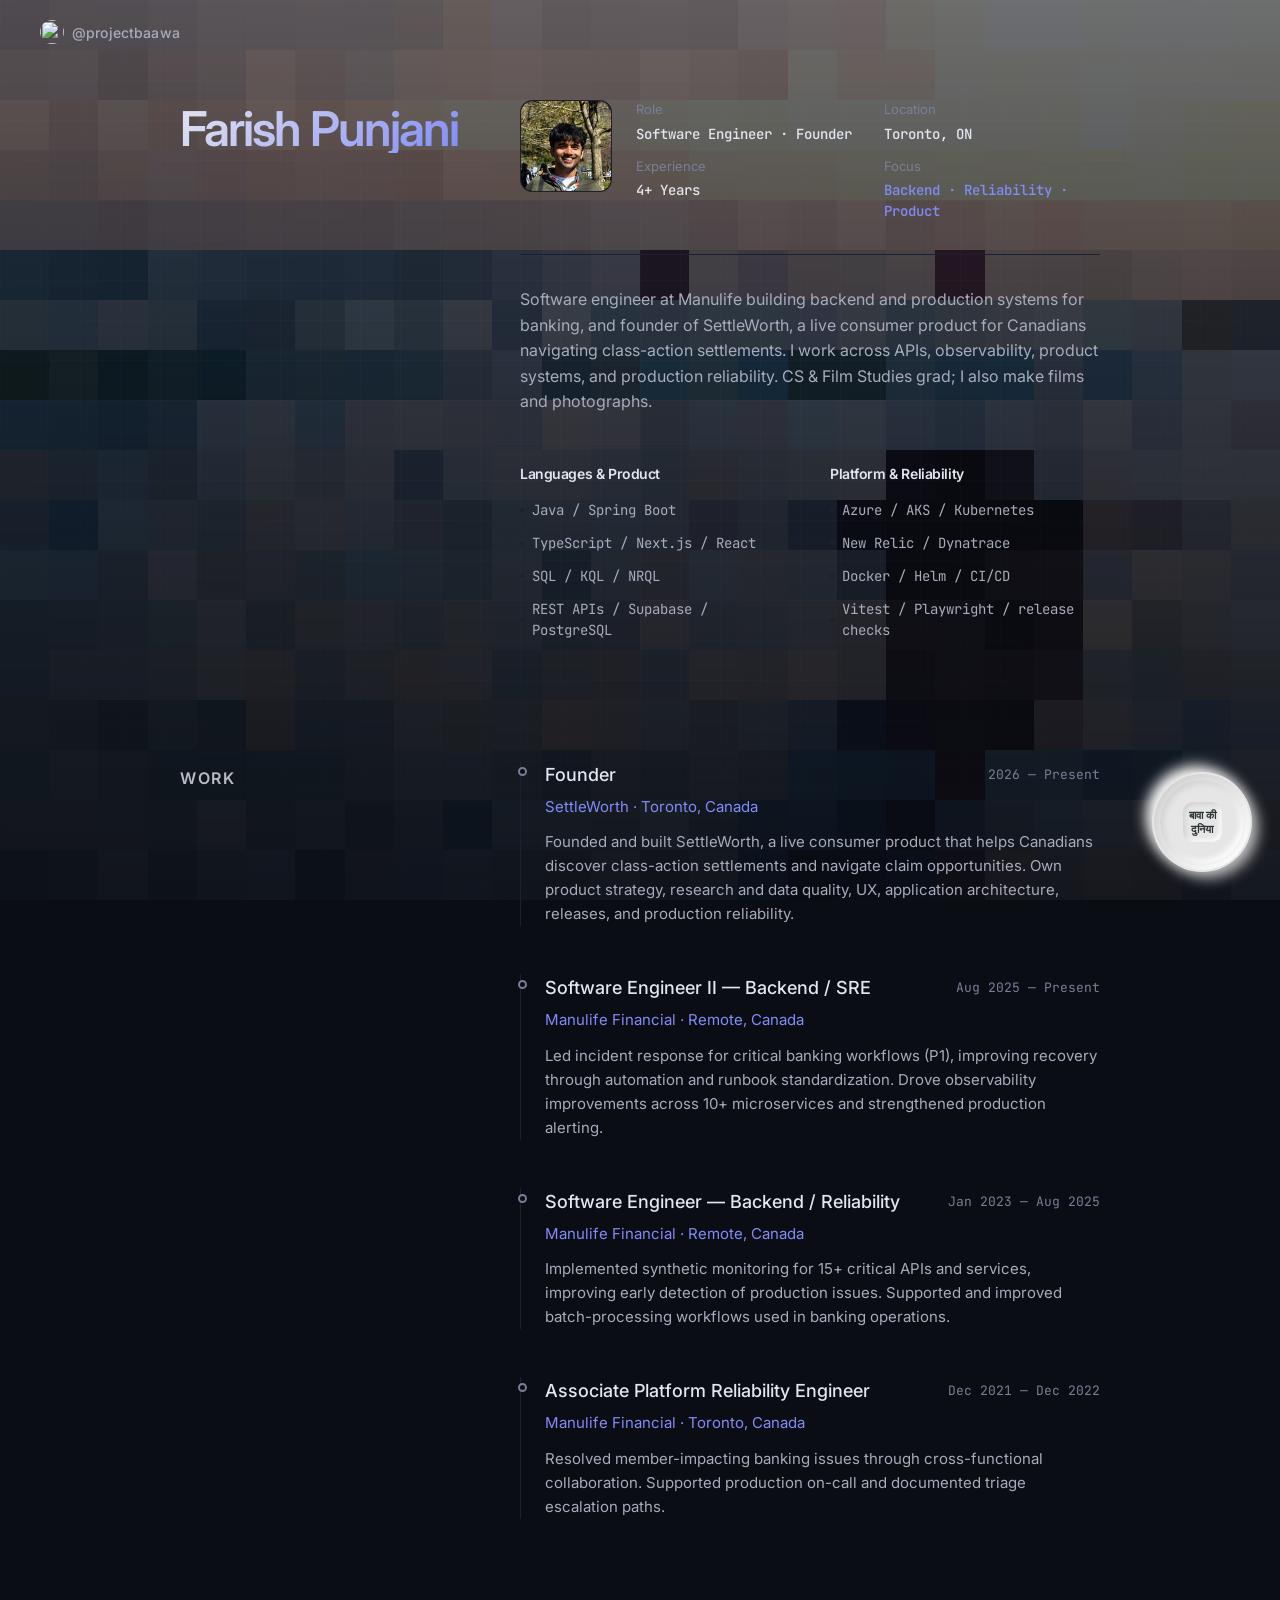
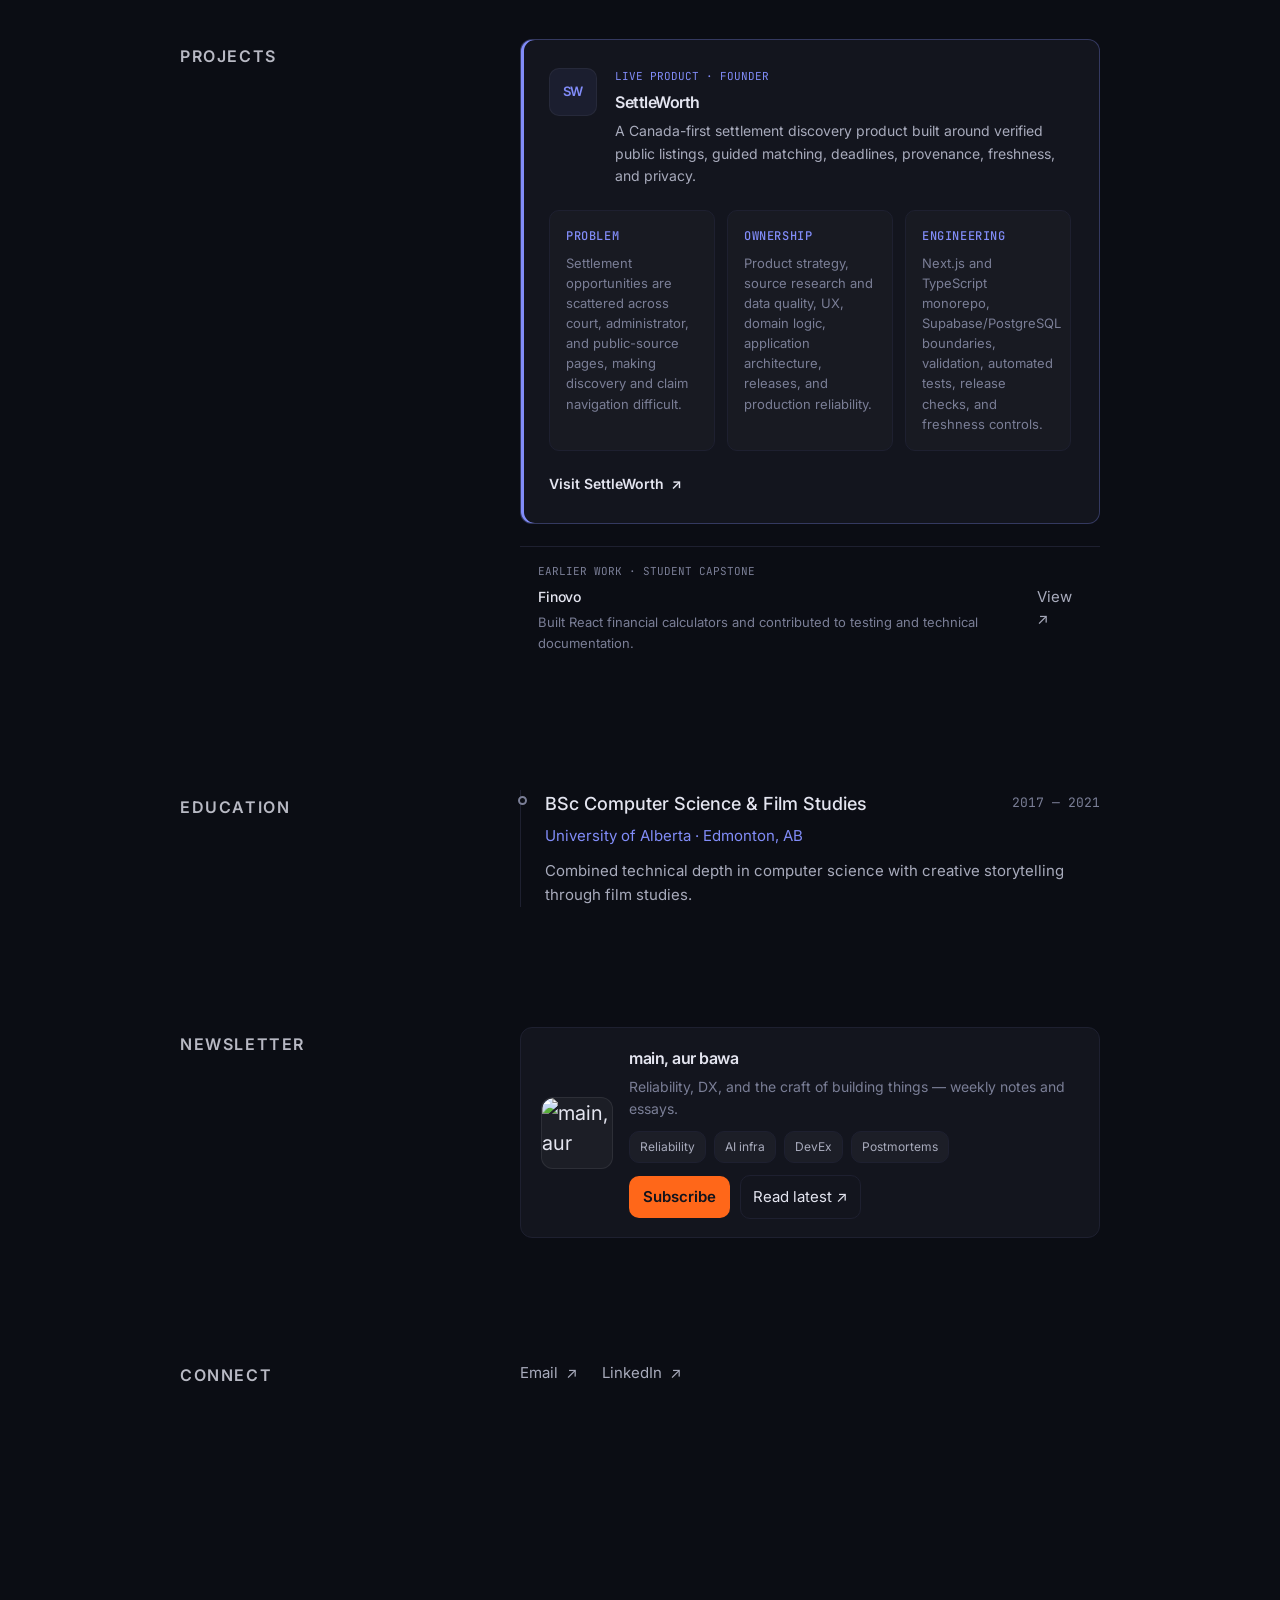
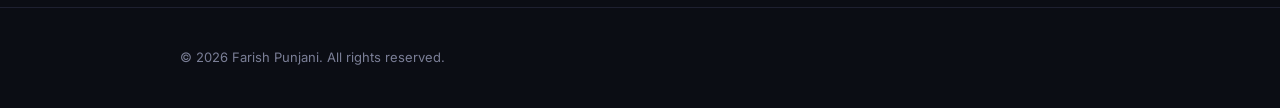
==== commit 4600181a: "Use JPEG social preview for crawler compatibility" ====
--- a/index.html
+++ b/index.html
@@ -15,14 +15,15 @@
     <meta property="og:title" content="Farish Punjani — Software Engineer &amp; Founder">
     <meta property="og:description" content="Software engineer at Manulife and founder of SettleWorth. Backend systems, production reliability, observability, and consumer products.">
     <meta property="og:url" content="https://fpunjani.github.io/">
-    <meta property="og:image" content="https://fpunjani.github.io/social-preview.svg">
+    <meta property="og:image" content="https://fpunjani.github.io/social-preview.jpg">
+    <meta property="og:image:type" content="image/jpeg">
     <meta property="og:image:alt" content="Farish Punjani — Software Engineer and Founder">
     <meta property="og:image:width" content="1200">
     <meta property="og:image:height" content="630">
     <meta name="twitter:card" content="summary_large_image">
     <meta name="twitter:title" content="Farish Punjani — Software Engineer &amp; Founder">
     <meta name="twitter:description" content="Software engineer at Manulife and founder of SettleWorth. Backend systems, production reliability, observability, and consumer products.">
-    <meta name="twitter:image" content="https://fpunjani.github.io/social-preview.svg">
+    <meta name="twitter:image" content="https://fpunjani.github.io/social-preview.jpg">
     <script type="application/ld+json">{"@context":"https://schema.org","@type":"Person","name":"Farish Punjani","url":"https://fpunjani.github.io/","jobTitle":"Software Engineer","address":{"@type":"PostalAddress","addressLocality":"Toronto","addressRegion":"ON","addressCountry":"CA"},"worksFor":{"@type":"Organization","name":"Manulife"},"owns":{"@type":"WebSite","name":"SettleWorth","url":"https://settleworth.co"},"sameAs":["https://github.com/fpunjani","https://linkedin.com/in/farishh","https://www.youtube.com/@projectbaawa","https://agentvinod.substack.com"]}</script>
     <link rel="preconnect" href="https://fonts.googleapis.com">
     <link rel="preconnect" href="https://fonts.gstatic.com" crossorigin>
--- a/enhancements.css
+++ b/enhancements.css
@@ -14,9 +14,7 @@
     transition: transform 0.18s ease;
 }
 
-.skip-link:focus {
-    transform: translateY(0);
-}
+.skip-link:focus { transform: translateY(0); }
 
 .avatar {
     width: 92px;
@@ -32,9 +30,7 @@
     object-fit: cover;
 }
 
-.info-grid {
-    margin: 0;
-}
+.info-grid { margin: 0; }
 
 .info-item dt {
     display: block;
@@ -51,12 +47,15 @@
     font-weight: 500;
 }
 
-.info-item .accent-value {
-    color: var(--accent);
-}
-
-.bio-text {
-    max-width: 590px;
+.info-item .accent-value { color: var(--accent); }
+.bio-text { max-width: 590px; }
+
+.tech-category h2 {
+    margin-bottom: 16px;
+    font-size: 14px;
+    font-weight: 600;
+    letter-spacing: -0.03em;
+    color: var(--text-main);
 }
 
 .project-card-featured {
@@ -71,10 +70,7 @@
     margin-bottom: 22px;
 }
 
-.settleworth-head .project-content {
-    flex: 1;
-}
-
+.settleworth-head .project-content { flex: 1; }
 .settleworth-head .project-content p {
     max-width: 610px;
     color: var(--text-secondary);
@@ -119,9 +115,7 @@
     color: var(--text-main);
 }
 
-.case-study-link:hover {
-    color: var(--accent);
-}
+.case-study-link:hover { color: var(--accent); }
 
 .earlier-work {
     margin-top: 6px;
@@ -129,9 +123,7 @@
     border-top: 1px solid var(--border-subtle);
 }
 
-.earlier-work .project-kicker {
-    color: var(--text-muted);
-}
+.earlier-work .project-kicker { color: var(--text-muted); }
 
 .earlier-work-row {
     display: flex;
@@ -152,18 +144,11 @@
     color: var(--text-muted);
 }
 
-.earlier-work a {
-    color: var(--text-secondary);
-}
-
-.earlier-work a:hover {
-    color: var(--accent);
-}
-
-/* Keep the existing orange accent while meeting normal-text contrast. */
-.btn-primary {
-    color: #11131c;
-}
+.earlier-work a { color: var(--text-secondary); }
+.earlier-work a:hover { color: var(--accent); }
+
+/* Preserve the orange accent with accessible normal-text contrast. */
+.btn-primary { color: #11131c; }
 
 a:focus-visible,
 button:focus-visible,
@@ -182,45 +167,21 @@
     -webkit-appearance: none;
 }
 
-.pixelate-bg {
-    contain: strict;
-}
-
-.bg-overlay {
-    will-change: opacity;
-}
+.pixelate-bg { contain: strict; }
+.bg-overlay { will-change: opacity; }
 
 @media (max-width: 800px) {
-    .top-nav {
-        padding: 16px 20px;
-    }
-
-    .container {
-        padding: 80px 20px 64px;
-    }
-
-    .profile-header {
-        gap: 16px;
-    }
-
+    .top-nav { padding: 16px 20px; }
+    .container { padding: 80px 20px 64px; }
+    .profile-header { gap: 16px; }
     .avatar {
         width: 76px;
         height: 76px;
         border-radius: 10px;
     }
-
-    .info-grid {
-        gap: 10px 22px;
-    }
-
-    .case-study-grid {
-        grid-template-columns: 1fr;
-    }
-
-    .project-card-featured {
-        padding: 22px;
-    }
-
+    .info-grid { gap: 10px 22px; }
+    .case-study-grid { grid-template-columns: 1fr; }
+    .project-card-featured { padding: 22px; }
     .circular-reveal {
         width: 64px;
         height: 64px;
@@ -228,16 +189,11 @@
         bottom: 16px;
         box-shadow: 4px 4px 10px #bebebe, -4px -4px 10px #ffffff;
     }
-
-    .circular-inner-2 {
-        inset: 5px;
-    }
-
+    .circular-inner-2 { inset: 5px; }
     .circular-center-inner {
         padding: 4px;
         border-radius: 7px;
     }
-
     .circular-center-name {
         font-size: 8px;
         line-height: 1.2;
@@ -250,23 +206,13 @@
         flex-direction: column;
         gap: 5px;
     }
-
-    .timeline-date {
-        display: block;
-    }
-
-    .settleworth-head {
-        gap: 14px;
-    }
-
+    .timeline-date { display: block; }
+    .settleworth-head { gap: 14px; }
     .earlier-work-row {
         flex-direction: column;
         gap: 5px;
     }
-
-    .newsletter-card {
-        align-items: flex-start;
-    }
+    .newsletter-card { align-items: flex-start; }
 }
 
 @media (max-width: 480px) {
@@ -274,62 +220,33 @@
         padding-left: 18px;
         padding-right: 18px;
     }
-
-    .hero .sticky-title {
-        font-size: 34px;
-    }
-
-    .profile-header {
-        flex-direction: column;
-    }
-
+    .hero .sticky-title { font-size: 34px; }
+    .profile-header { flex-direction: column; }
     .avatar {
         width: 84px;
         height: 84px;
     }
-
     .info-grid {
         width: 100%;
         grid-template-columns: 1fr 1fr;
     }
-
-    .tech-columns {
-        gap: 28px;
-    }
-
-    .project-card {
-        gap: 14px;
-    }
-
-    .settleworth-head {
-        flex-direction: column;
-    }
-
-    .newsletter-card {
-        flex-direction: column;
-    }
+    .tech-columns { gap: 28px; }
+    .project-card { gap: 14px; }
+    .settleworth-head { flex-direction: column; }
+    .newsletter-card { flex-direction: column; }
 }
 
 @media (prefers-reduced-motion: reduce) {
-    html:focus-within {
-        scroll-behavior: auto;
-    }
-
-    *,
-    *::before,
-    *::after {
+    html:focus-within { scroll-behavior: auto; }
+    *, *::before, *::after {
         animation-duration: 0.001ms !important;
         animation-iteration-count: 1 !important;
         transition-duration: 0.001ms !important;
         scroll-behavior: auto !important;
     }
-
     [data-scroll-animate] {
         opacity: 1 !important;
         transform: none !important;
     }
-
-    .circular-reveal {
-        transform: none !important;
-    }
+    .circular-reveal { transform: none !important; }
 }
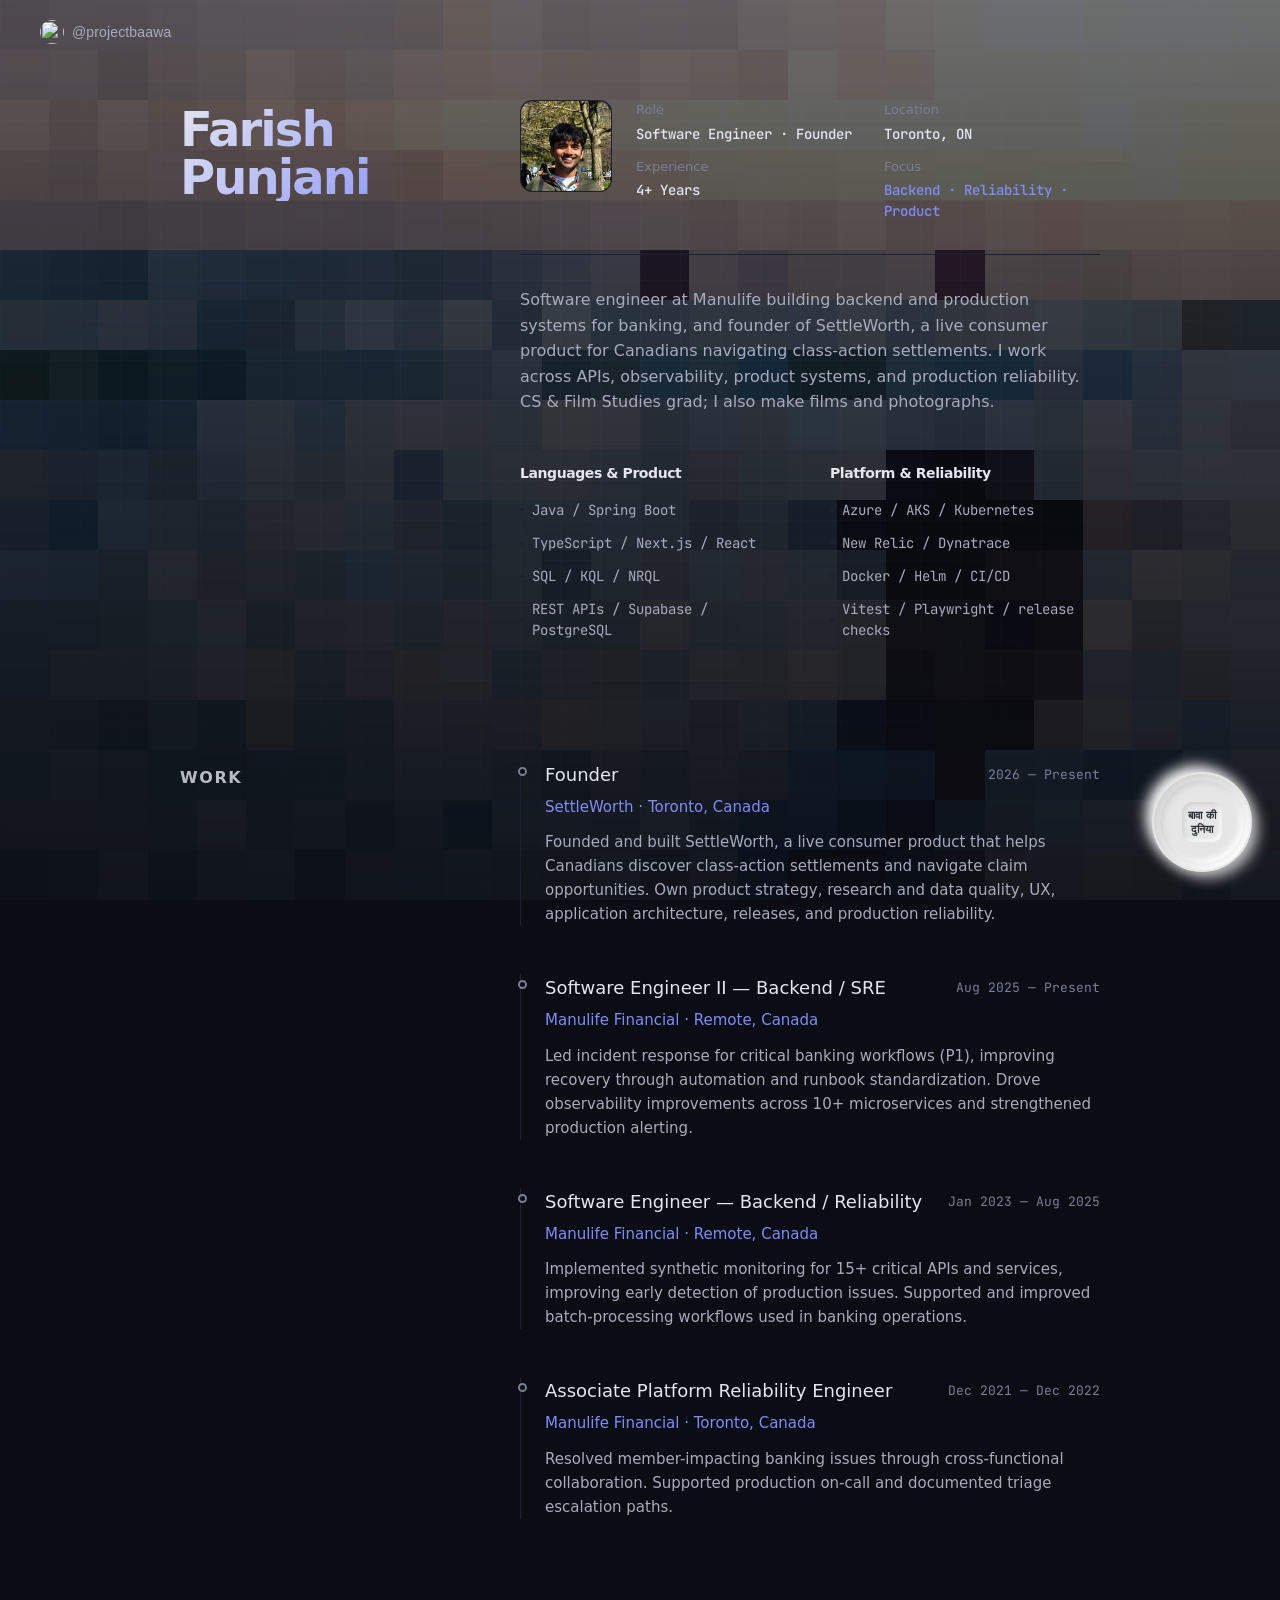
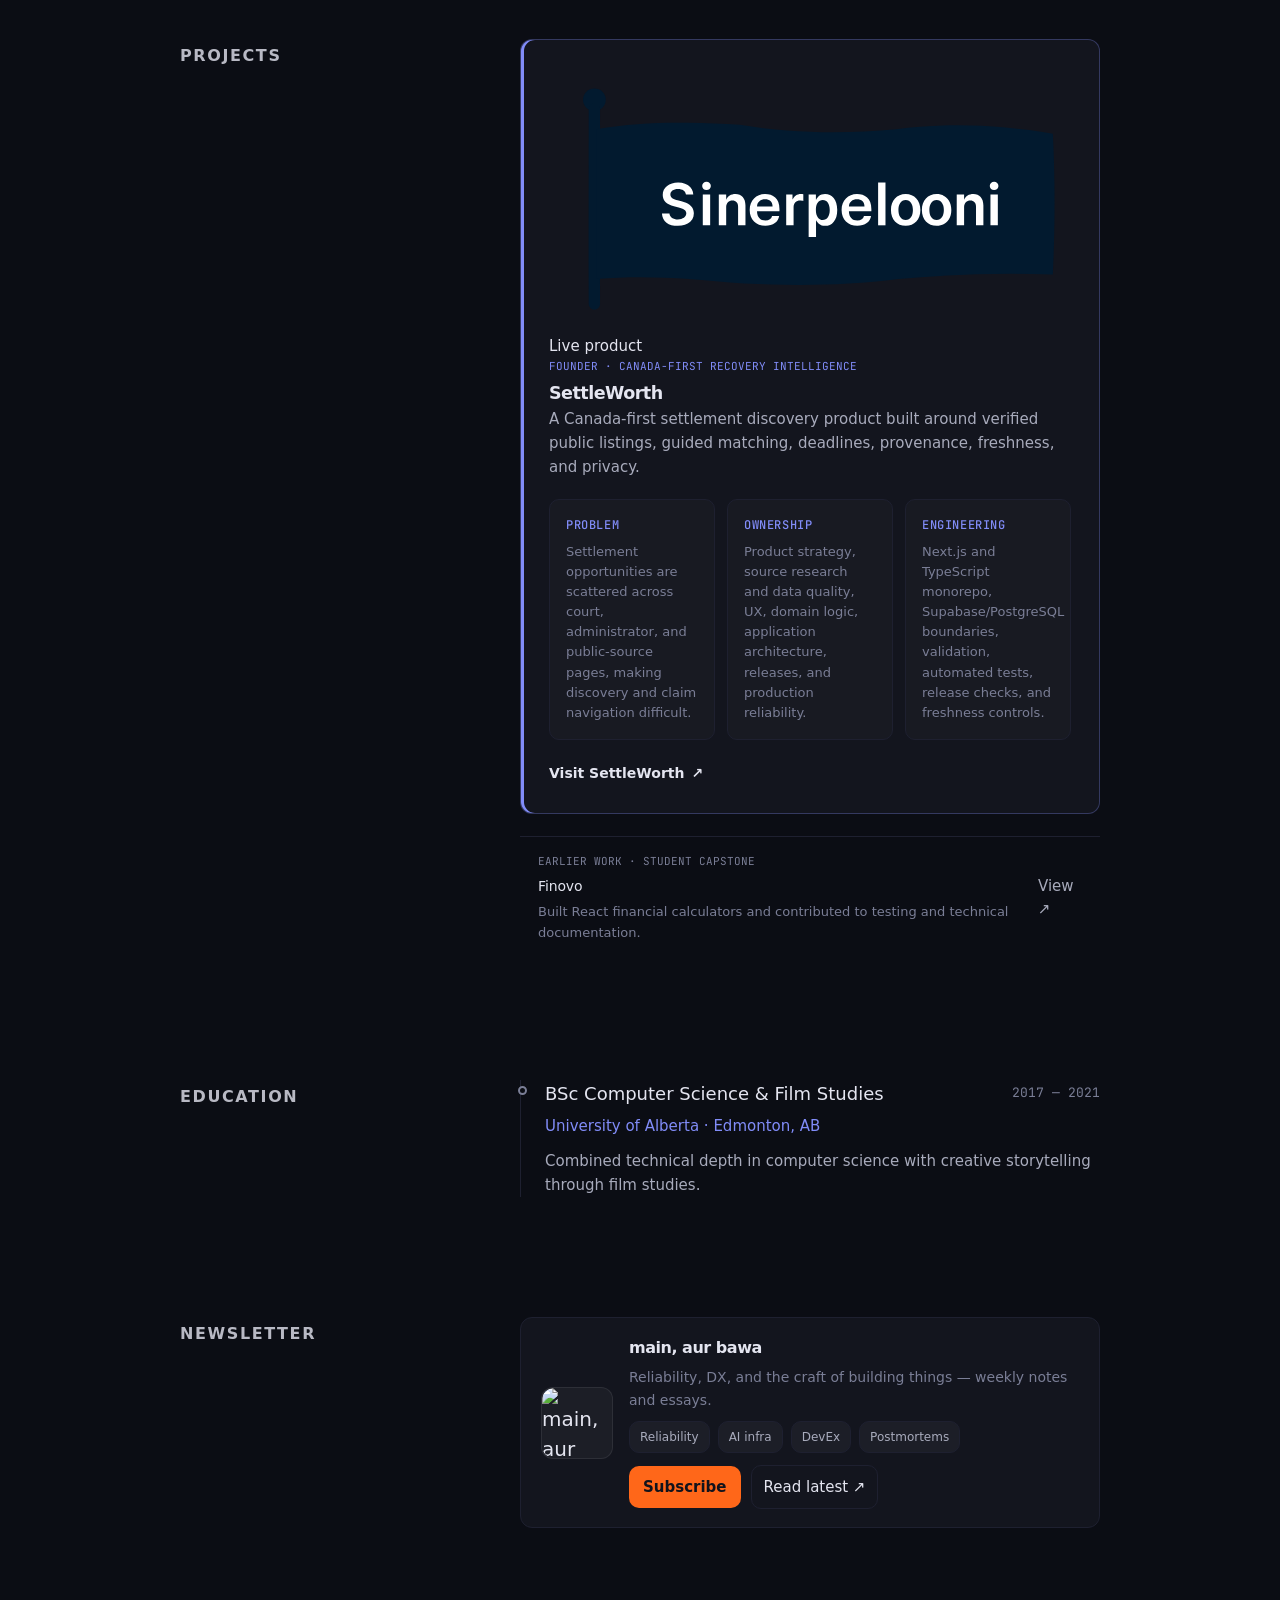
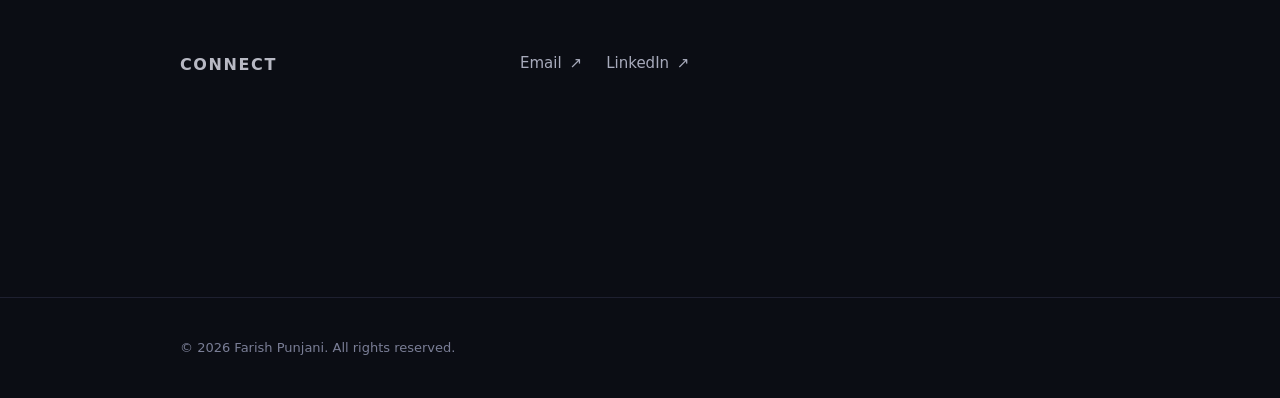
==== commit 7e49f1e2: "Refine portfolio typography and SettleWorth presentation" ====
--- a/index.html
+++ b/index.html
@@ -27,7 +27,7 @@
     <script type="application/ld+json">{"@context":"https://schema.org","@type":"Person","name":"Farish Punjani","url":"https://fpunjani.github.io/","jobTitle":"Software Engineer","address":{"@type":"PostalAddress","addressLocality":"Toronto","addressRegion":"ON","addressCountry":"CA"},"worksFor":{"@type":"Organization","name":"Manulife"},"owns":{"@type":"WebSite","name":"SettleWorth","url":"https://settleworth.co"},"sameAs":["https://github.com/fpunjani","https://linkedin.com/in/farishh","https://www.youtube.com/@projectbaawa","https://agentvinod.substack.com"]}</script>
     <link rel="preconnect" href="https://fonts.googleapis.com">
     <link rel="preconnect" href="https://fonts.gstatic.com" crossorigin>
-    <link href="https://fonts.googleapis.com/css2?family=Inter:wght@400;500;600&family=JetBrains+Mono:wght@400;500&display=swap" rel="stylesheet">
+    <link href="https://fonts.googleapis.com/css2?family=JetBrains+Mono:wght@400;500&family=Manrope:wght@400;500;600;700&display=swap" rel="stylesheet">
     <link rel="stylesheet" href="https://unpkg.com/lenis@1/dist/lenis.css">
     <link rel="stylesheet" href="./styles.css">
     <link rel="stylesheet" href="./enhancements.css">
@@ -38,7 +38,7 @@
     <div class="bg-overlay" aria-hidden="true"></div>
     <div class="grid-bg" aria-hidden="true"></div>
 
-    <button class="circular-reveal" id="circular-reveal" type="button" data-state="idle" aria-label="Open a random site">
+    <button class="circular-reveal" id="circular-reveal" type="button" data-state="idle" aria-label="Open a strange corner of the internet">
         <span class="circular-inner-1" aria-hidden="true"></span>
         <span class="circular-inner-2" aria-hidden="true"></span>
         <span class="circular-center" aria-hidden="true"><span class="circular-center-inner" id="circular-center-text"><span class="circular-center-name">बावा की<br>दुनिया</span></span></span>
@@ -85,7 +85,11 @@
             <div class="section-title-col"><h2 class="sticky-title" id="projects-title">Projects</h2></div>
             <div class="project-grid">
                 <article class="project-card project-card-featured settleworth-case-study">
-                    <div class="settleworth-head"><div class="project-icon project-icon-wordmark" aria-hidden="true">SW</div><div class="project-content"><div class="project-kicker">Live product · Founder</div><h3>SettleWorth</h3><p>A Canada-first settlement discovery product built around verified public listings, guided matching, deadlines, provenance, freshness, and privacy.</p></div></div>
+                    <div class="settleworth-brand-row">
+                        <div class="settleworth-logo-shell"><img src="./settleworth-logo.svg" alt="SettleWorth"></div>
+                        <div class="settleworth-status"><span class="settleworth-status-dot" aria-hidden="true"></span>Live product</div>
+                    </div>
+                    <div class="settleworth-copy"><div class="project-kicker">Founder · Canada-first recovery intelligence</div><h3>SettleWorth</h3><p>A Canada-first settlement discovery product built around verified public listings, guided matching, deadlines, provenance, freshness, and privacy.</p></div>
                     <div class="case-study-grid">
                         <div class="case-study-item"><h4>Problem</h4><p>Settlement opportunities are scattered across court, administrator, and public-source pages, making discovery and claim navigation difficult.</p></div>
                         <div class="case-study-item"><h4>Ownership</h4><p>Product strategy, source research and data quality, UX, domain logic, application architecture, releases, and production reliability.</p></div>
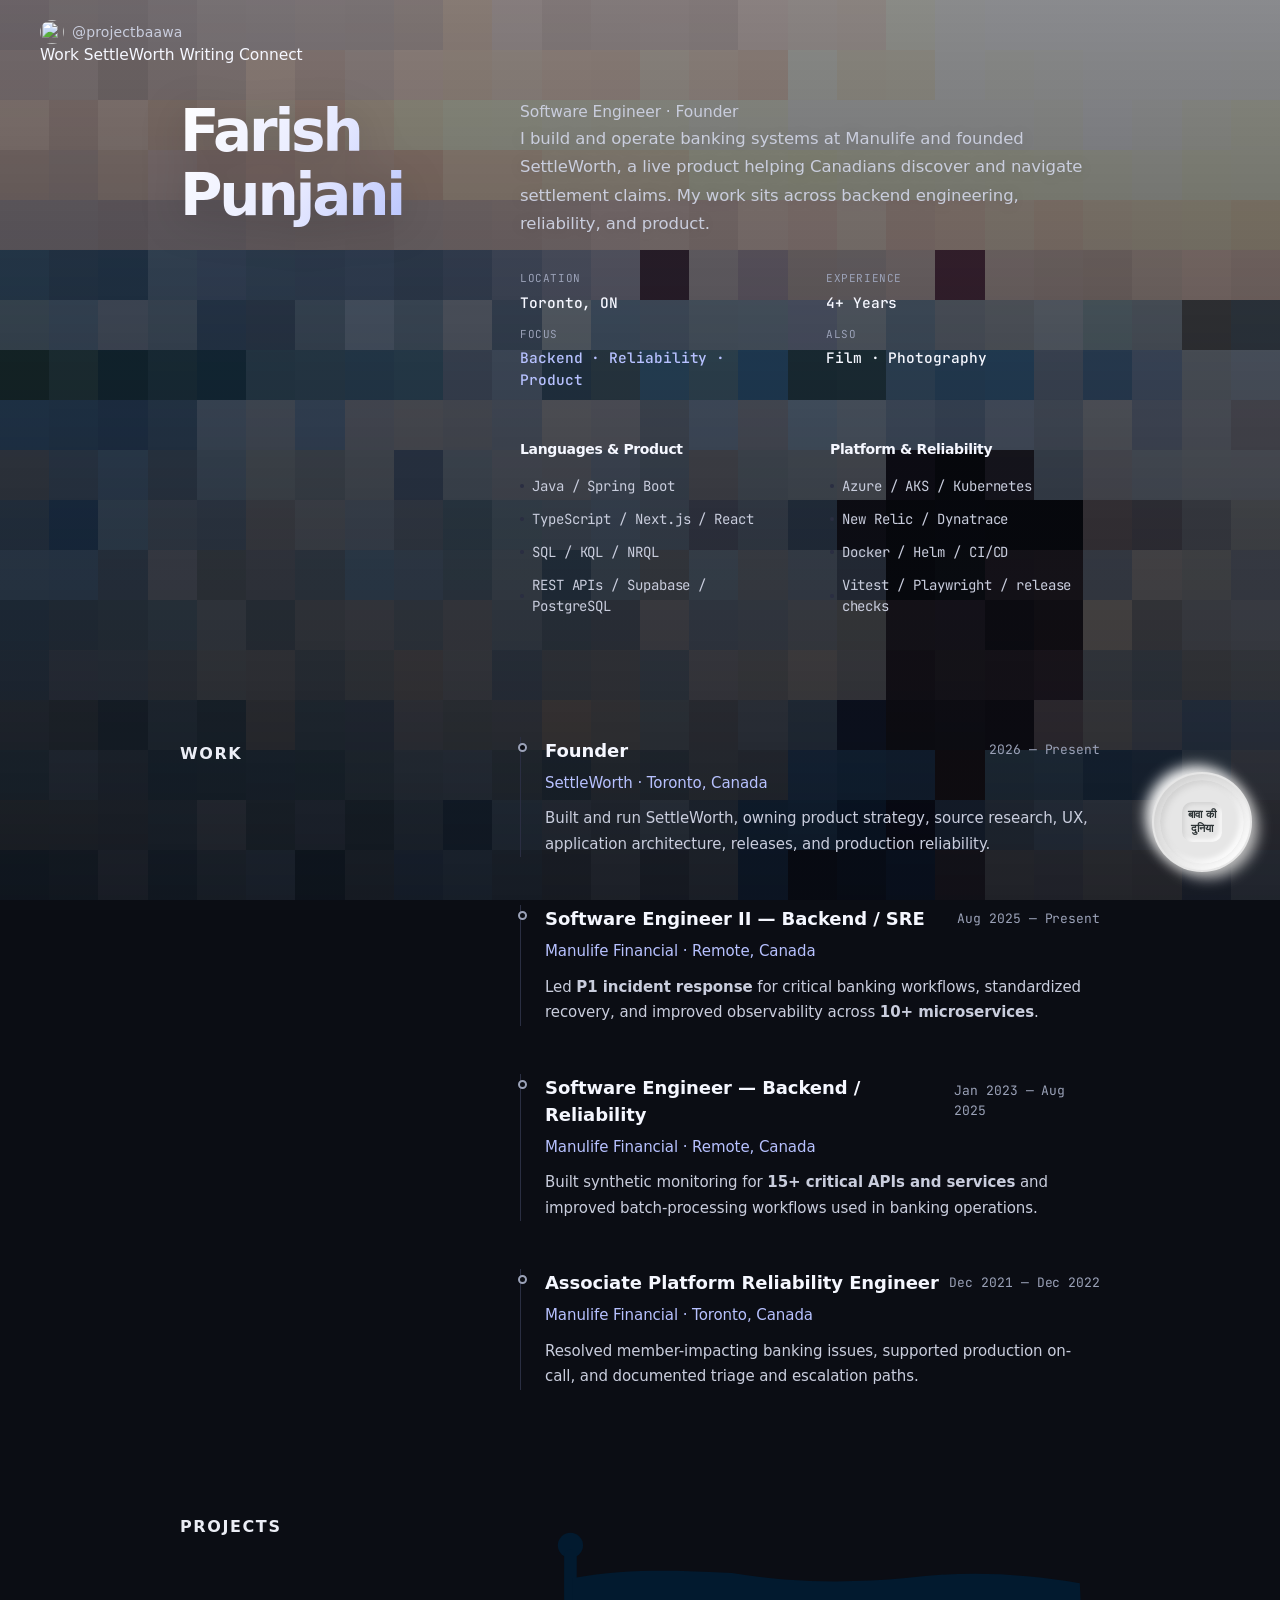
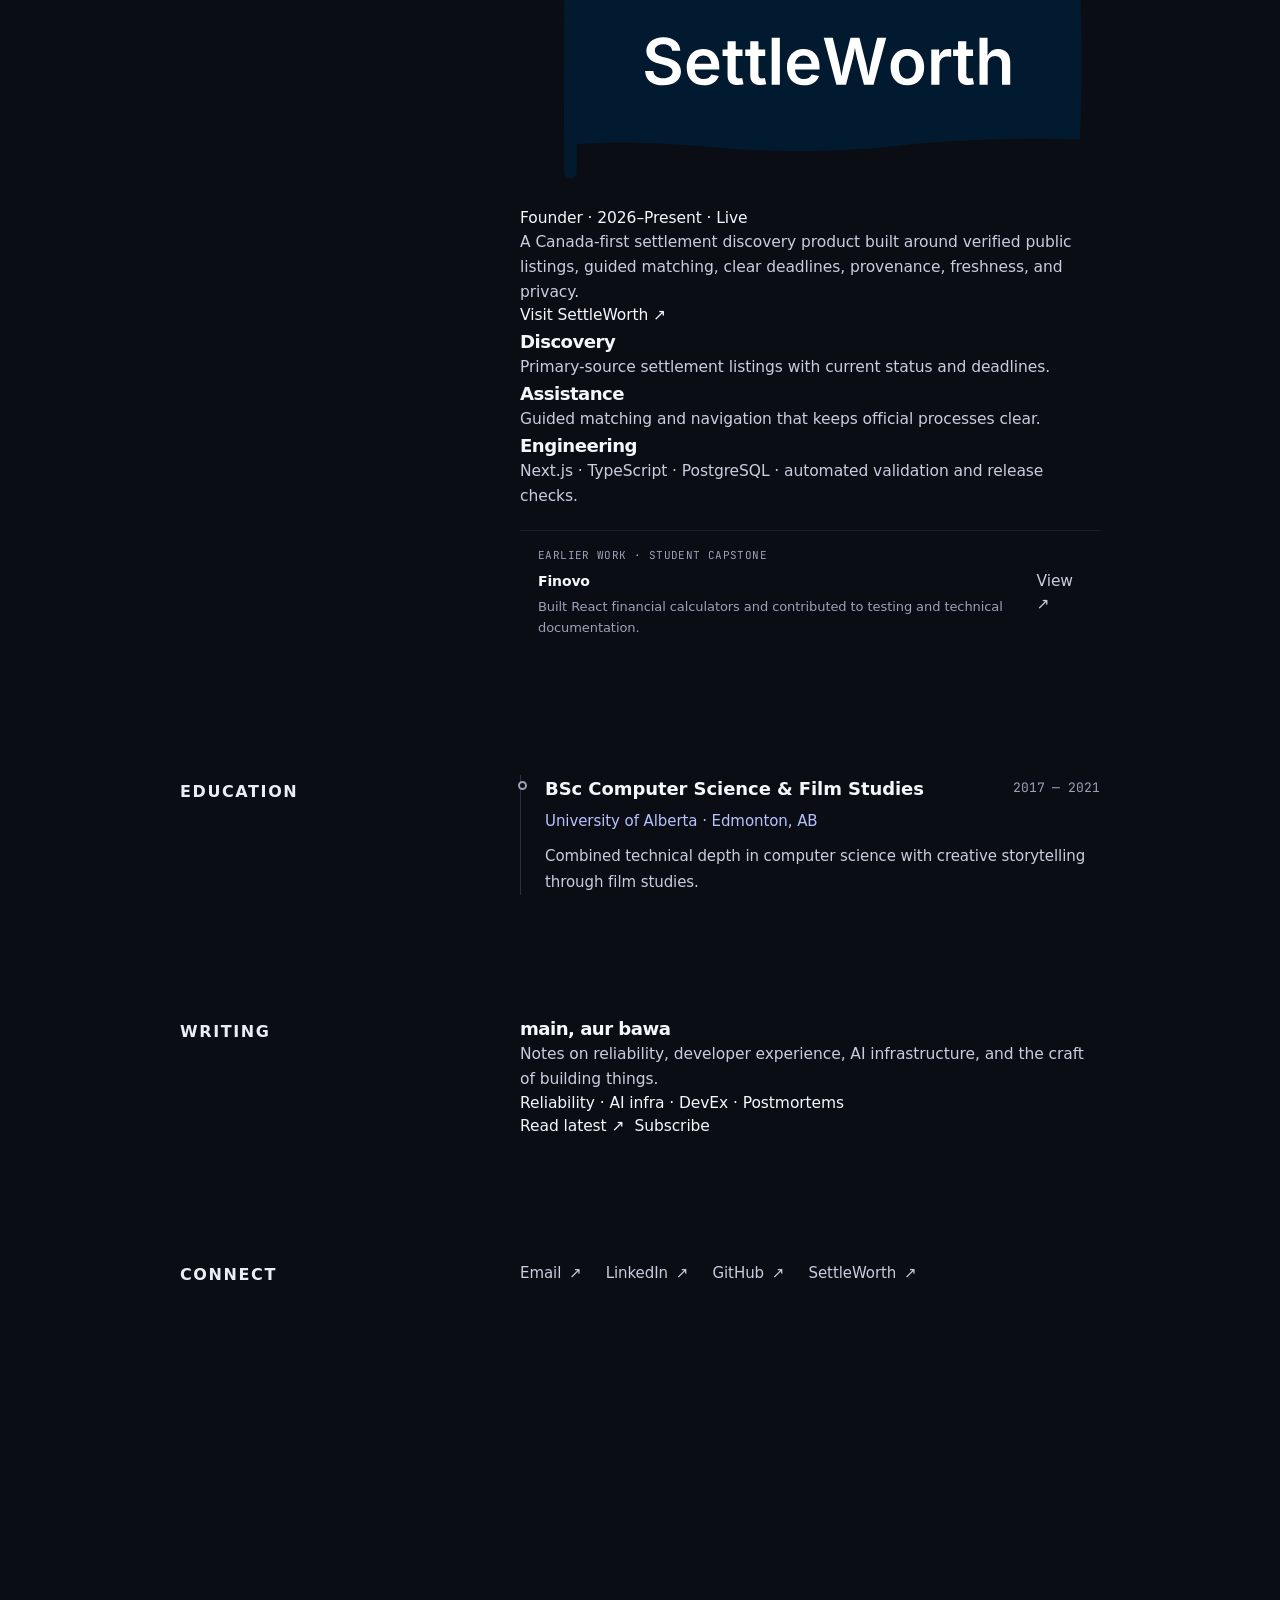
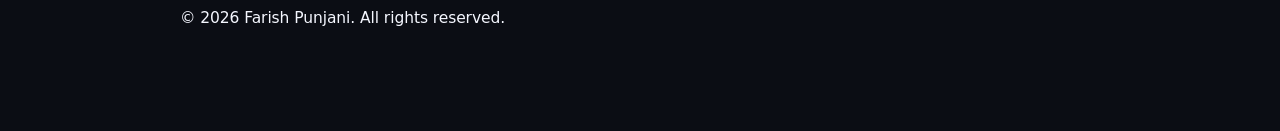
==== commit 54c54f82: "Flatten portfolio into editorial visual system" ====
--- a/index.html
+++ b/index.html
@@ -15,15 +15,15 @@
     <meta property="og:title" content="Farish Punjani — Software Engineer &amp; Founder">
     <meta property="og:description" content="Software engineer at Manulife and founder of SettleWorth. Backend systems, production reliability, observability, and consumer products.">
     <meta property="og:url" content="https://fpunjani.github.io/">
-    <meta property="og:image" content="https://fpunjani.github.io/social-preview.jpg">
-    <meta property="og:image:type" content="image/jpeg">
+    <meta property="og:image" content="https://fpunjani.github.io/social-preview.svg">
+    <meta property="og:image:type" content="image/svg+xml">
     <meta property="og:image:alt" content="Farish Punjani — Software Engineer and Founder">
     <meta property="og:image:width" content="1200">
     <meta property="og:image:height" content="630">
     <meta name="twitter:card" content="summary_large_image">
     <meta name="twitter:title" content="Farish Punjani — Software Engineer &amp; Founder">
     <meta name="twitter:description" content="Software engineer at Manulife and founder of SettleWorth. Backend systems, production reliability, observability, and consumer products.">
-    <meta name="twitter:image" content="https://fpunjani.github.io/social-preview.jpg">
+    <meta name="twitter:image" content="https://fpunjani.github.io/social-preview.svg">
     <script type="application/ld+json">{"@context":"https://schema.org","@type":"Person","name":"Farish Punjani","url":"https://fpunjani.github.io/","jobTitle":"Software Engineer","address":{"@type":"PostalAddress","addressLocality":"Toronto","addressRegion":"ON","addressCountry":"CA"},"worksFor":{"@type":"Organization","name":"Manulife"},"owns":{"@type":"WebSite","name":"SettleWorth","url":"https://settleworth.co"},"sameAs":["https://github.com/fpunjani","https://linkedin.com/in/farishh","https://www.youtube.com/@projectbaawa","https://agentvinod.substack.com"]}</script>
     <link rel="preconnect" href="https://fonts.googleapis.com">
     <link rel="preconnect" href="https://fonts.gstatic.com" crossorigin>
@@ -36,7 +36,6 @@
     <a class="skip-link" href="#main-content">Skip to content</a>
     <div class="pixelate-bg" aria-hidden="true"><canvas></canvas><img alt="" style="display:none"></div>
     <div class="bg-overlay" aria-hidden="true"></div>
-    <div class="grid-bg" aria-hidden="true"></div>
 
     <button class="circular-reveal" id="circular-reveal" type="button" data-state="idle" aria-label="Open a strange corner of the internet">
         <span class="circular-inner-1" aria-hidden="true"></span>
@@ -48,22 +47,28 @@
 
     <nav class="top-nav" aria-label="Primary">
         <a href="https://www.youtube.com/@projectbaawa" class="nav-logo" target="_blank" rel="noopener noreferrer"><img src="https://substack-post-media.s3.amazonaws.com/public/images/b8d4f820-5c2b-40f0-a2ee-9f5a23eee7e8_1280x1280.png" alt="" aria-hidden="true">@projectbaawa</a>
+        <div class="nav-links">
+            <a href="#work">Work</a>
+            <a href="#projects">SettleWorth</a>
+            <a href="#writing">Writing</a>
+            <a href="#connect">Connect</a>
+        </div>
     </nav>
 
     <main id="main-content" class="container">
         <section class="section-layout hero" aria-labelledby="hero-title">
             <div class="section-title-col"><h1 class="sticky-title" id="hero-title">Farish Punjani</h1></div>
             <div class="profile-stack">
-                <div class="profile-header">
-                    <div class="avatar"><img src="./avatar.svg" alt="Farish Punjani smiling outdoors"></div>
-                    <dl class="info-grid">
-                        <div class="info-item"><dt>Role</dt><dd>Software Engineer · Founder</dd></div>
-                        <div class="info-item"><dt>Location</dt><dd>Toronto, ON</dd></div>
-                        <div class="info-item"><dt>Experience</dt><dd>4+ Years</dd></div>
-                        <div class="info-item"><dt>Focus</dt><dd class="accent-value">Backend · Reliability · Product</dd></div>
-                    </dl>
+                <div class="hero-intro">
+                    <p class="hero-role">Software Engineer · Founder</p>
+                    <p class="bio-text">I build and operate banking systems at Manulife and founded SettleWorth, a live product helping Canadians discover and navigate settlement claims. My work sits across backend engineering, reliability, and product.</p>
                 </div>
-                <p class="bio-text">Software engineer at Manulife building backend and production systems for banking, and founder of SettleWorth, a live consumer product for Canadians navigating class-action settlements. I work across APIs, observability, product systems, and production reliability. CS &amp; Film Studies grad; I also make films and photographs.</p>
+                <dl class="info-grid hero-meta">
+                    <div class="info-item"><dt>Location</dt><dd>Toronto, ON</dd></div>
+                    <div class="info-item"><dt>Experience</dt><dd>4+ Years</dd></div>
+                    <div class="info-item"><dt>Focus</dt><dd class="accent-value">Backend · Reliability · Product</dd></div>
+                    <div class="info-item"><dt>Also</dt><dd>Film · Photography</dd></div>
+                </dl>
                 <div class="tech-columns" aria-label="Technical toolkit">
                     <div class="tech-category"><h2>Languages &amp; Product</h2><ul class="tech-list"><li>Java / Spring Boot</li><li>TypeScript / Next.js / React</li><li>SQL / KQL / NRQL</li><li>REST APIs / Supabase / PostgreSQL</li></ul></div>
                     <div class="tech-category"><h2>Platform &amp; Reliability</h2><ul class="tech-list"><li>Azure / AKS / Kubernetes</li><li>New Relic / Dynatrace</li><li>Docker / Helm / CI/CD</li><li>Vitest / Playwright / release checks</li></ul></div>
@@ -71,47 +76,78 @@
             </div>
         </section>
 
-        <section class="section-layout" aria-labelledby="work-title">
+        <section class="section-layout" id="work" aria-labelledby="work-title">
             <div class="section-title-col"><h2 class="sticky-title" id="work-title">Work</h2></div>
             <div class="timeline-list">
-                <article class="timeline-item"><div class="role-row"><span class="role">Founder</span><span class="timeline-date">2026 — Present</span></div><span class="company">SettleWorth · Toronto, Canada</span><p class="description">Founded and built SettleWorth, a live consumer product that helps Canadians discover class-action settlements and navigate claim opportunities. Own product strategy, research and data quality, UX, application architecture, releases, and production reliability.</p></article>
-                <article class="timeline-item"><div class="role-row"><span class="role">Software Engineer II — Backend / SRE</span><span class="timeline-date">Aug 2025 — Present</span></div><span class="company">Manulife Financial · Remote, Canada</span><p class="description">Led incident response for critical banking workflows (P1), improving recovery through automation and runbook standardization. Drove observability improvements across 10+ microservices and strengthened production alerting.</p></article>
-                <article class="timeline-item"><div class="role-row"><span class="role">Software Engineer — Backend / Reliability</span><span class="timeline-date">Jan 2023 — Aug 2025</span></div><span class="company">Manulife Financial · Remote, Canada</span><p class="description">Implemented synthetic monitoring for 15+ critical APIs and services, improving early detection of production issues. Supported and improved batch-processing workflows used in banking operations.</p></article>
-                <article class="timeline-item"><div class="role-row"><span class="role">Associate Platform Reliability Engineer</span><span class="timeline-date">Dec 2021 — Dec 2022</span></div><span class="company">Manulife Financial · Toronto, Canada</span><p class="description">Resolved member-impacting banking issues through cross-functional collaboration. Supported production on-call and documented triage escalation paths.</p></article>
+                <article class="timeline-item">
+                    <div class="role-row"><span class="role">Founder</span><span class="timeline-date">2026 — Present</span></div>
+                    <span class="company">SettleWorth · Toronto, Canada</span>
+                    <p class="description">Built and run SettleWorth, owning product strategy, source research, UX, application architecture, releases, and production reliability.</p>
+                </article>
+                <article class="timeline-item">
+                    <div class="role-row"><span class="role">Software Engineer II — Backend / SRE</span><span class="timeline-date">Aug 2025 — Present</span></div>
+                    <span class="company">Manulife Financial · Remote, Canada</span>
+                    <p class="description">Led <strong>P1 incident response</strong> for critical banking workflows, standardized recovery, and improved observability across <strong>10+ microservices</strong>.</p>
+                </article>
+                <article class="timeline-item">
+                    <div class="role-row"><span class="role">Software Engineer — Backend / Reliability</span><span class="timeline-date">Jan 2023 — Aug 2025</span></div>
+                    <span class="company">Manulife Financial · Remote, Canada</span>
+                    <p class="description">Built synthetic monitoring for <strong>15+ critical APIs and services</strong> and improved batch-processing workflows used in banking operations.</p>
+                </article>
+                <article class="timeline-item">
+                    <div class="role-row"><span class="role">Associate Platform Reliability Engineer</span><span class="timeline-date">Dec 2021 — Dec 2022</span></div>
+                    <span class="company">Manulife Financial · Toronto, Canada</span>
+                    <p class="description">Resolved member-impacting banking issues, supported production on-call, and documented triage and escalation paths.</p>
+                </article>
             </div>
         </section>
 
-        <section class="section-layout" aria-labelledby="projects-title">
+        <section class="section-layout" id="projects" aria-labelledby="projects-title">
             <div class="section-title-col"><h2 class="sticky-title" id="projects-title">Projects</h2></div>
-            <div class="project-grid">
-                <article class="project-card project-card-featured settleworth-case-study">
-                    <div class="settleworth-brand-row">
-                        <div class="settleworth-logo-shell"><img src="./settleworth-logo.svg" alt="SettleWorth"></div>
-                        <div class="settleworth-status"><span class="settleworth-status-dot" aria-hidden="true"></span>Live product</div>
+            <div class="project-grid editorial-projects">
+                <article class="settleworth-feature">
+                    <div class="settleworth-feature-head">
+                        <img class="settleworth-logo" src="./settleworth-logo.svg" alt="SettleWorth">
+                        <div class="settleworth-meta">Founder · 2026–Present · Live</div>
                     </div>
-                    <div class="settleworth-copy"><div class="project-kicker">Founder · Canada-first recovery intelligence</div><h3>SettleWorth</h3><p>A Canada-first settlement discovery product built around verified public listings, guided matching, deadlines, provenance, freshness, and privacy.</p></div>
-                    <div class="case-study-grid">
-                        <div class="case-study-item"><h4>Problem</h4><p>Settlement opportunities are scattered across court, administrator, and public-source pages, making discovery and claim navigation difficult.</p></div>
-                        <div class="case-study-item"><h4>Ownership</h4><p>Product strategy, source research and data quality, UX, domain logic, application architecture, releases, and production reliability.</p></div>
-                        <div class="case-study-item"><h4>Engineering</h4><p>Next.js and TypeScript monorepo, Supabase/PostgreSQL boundaries, validation, automated tests, release checks, and freshness controls.</p></div>
+                    <p class="settleworth-lede">A Canada-first settlement discovery product built around verified public listings, guided matching, clear deadlines, provenance, freshness, and privacy.</p>
+                    <a class="text-link" href="https://settleworth.co" target="_blank" rel="noopener noreferrer">Visit SettleWorth <span aria-hidden="true">↗</span></a>
+                    <div class="settleworth-proof" aria-label="SettleWorth product highlights">
+                        <div><h3>Discovery</h3><p>Primary-source settlement listings with current status and deadlines.</p></div>
+                        <div><h3>Assistance</h3><p>Guided matching and navigation that keeps official processes clear.</p></div>
+                        <div><h3>Engineering</h3><p>Next.js · TypeScript · PostgreSQL · automated validation and release checks.</p></div>
                     </div>
-                    <a class="case-study-link" href="https://settleworth.co" target="_blank" rel="noopener noreferrer">Visit SettleWorth <span aria-hidden="true">↗</span></a>
                 </article>
+
                 <div class="earlier-work"><div class="project-kicker">Earlier work · Student capstone</div><div class="earlier-work-row"><div><h3>Finovo</h3><p>Built React financial calculators and contributed to testing and technical documentation.</p></div><a href="https://www.linkedin.com/company/finovofinancial/" target="_blank" rel="noopener noreferrer" aria-label="Open Finovo on LinkedIn">View <span aria-hidden="true">↗</span></a></div></div>
             </div>
         </section>
 
-        <section class="section-layout" aria-labelledby="education-title"><div class="section-title-col"><h2 class="sticky-title" id="education-title">Education</h2></div><div class="timeline-list"><article class="timeline-item"><div class="role-row"><span class="role">BSc Computer Science &amp; Film Studies</span><span class="timeline-date">2017 — 2021</span></div><span class="company">University of Alberta · Edmonton, AB</span><p class="description">Combined technical depth in computer science with creative storytelling through film studies.</p></article></div></section>
+        <section class="section-layout" aria-labelledby="education-title">
+            <div class="section-title-col"><h2 class="sticky-title" id="education-title">Education</h2></div>
+            <div class="timeline-list"><article class="timeline-item"><div class="role-row"><span class="role">BSc Computer Science &amp; Film Studies</span><span class="timeline-date">2017 — 2021</span></div><span class="company">University of Alberta · Edmonton, AB</span><p class="description">Combined technical depth in computer science with creative storytelling through film studies.</p></article></div>
+        </section>
 
-        <section class="section-layout" aria-labelledby="newsletter-title"><div class="section-title-col"><h2 class="sticky-title" id="newsletter-title">Newsletter</h2></div><div class="project-card newsletter-card"><div class="project-icon newsletter-icon"><img src="https://substack-post-media.s3.amazonaws.com/public/images/b8d4f820-5c2b-40f0-a2ee-9f5a23eee7e8_1280x1280.png" alt="main, aur bawa newsletter artwork"></div><div class="project-content" style="flex:1"><h3>main, aur bawa</h3><p class="newsletter-subtitle">Reliability, DX, and the craft of building things — weekly notes and essays.</p><div class="newsletter-meta"><span class="chip">Reliability</span><span class="chip">AI infra</span><span class="chip">DevEx</span><span class="chip">Postmortems</span></div><div class="newsletter-actions"><a class="btn-primary" href="https://agentvinod.substack.com" target="_blank" rel="noopener noreferrer">Subscribe</a><a class="btn-ghost" href="https://agentvinod.substack.com/archive" target="_blank" rel="noopener noreferrer">Read latest <span aria-hidden="true">↗</span></a></div></div></div></section>
+        <section class="section-layout" id="writing" aria-labelledby="newsletter-title">
+            <div class="section-title-col"><h2 class="sticky-title" id="newsletter-title">Writing</h2></div>
+            <div class="newsletter-editorial">
+                <div class="newsletter-copy"><h3>main, aur bawa</h3><p>Notes on reliability, developer experience, AI infrastructure, and the craft of building things.</p></div>
+                <div class="newsletter-topics" aria-label="Newsletter topics">Reliability <span>·</span> AI infra <span>·</span> DevEx <span>·</span> Postmortems</div>
+                <div class="newsletter-actions"><a class="text-link text-link-primary" href="https://agentvinod.substack.com/archive" target="_blank" rel="noopener noreferrer">Read latest <span aria-hidden="true">↗</span></a><a class="text-link" href="https://agentvinod.substack.com" target="_blank" rel="noopener noreferrer">Subscribe</a></div>
+            </div>
+        </section>
 
-        <section class="section-layout" aria-labelledby="connect-title"><div class="section-title-col"><h2 class="sticky-title" id="connect-title">Connect</h2></div><div class="contact-links"><a href="https://linkedin.com/in/farishh" target="_blank" rel="noopener noreferrer" class="contact-link">LinkedIn <span aria-hidden="true">↗</span></a></div></section>
+        <section class="section-layout connect-section" id="connect" aria-labelledby="connect-title">
+            <div class="section-title-col"><h2 class="sticky-title" id="connect-title">Connect</h2></div>
+            <div class="contact-links"><a href="https://linkedin.com/in/farishh" target="_blank" rel="noopener noreferrer" class="contact-link">LinkedIn <span aria-hidden="true">↗</span></a><a href="https://github.com/fpunjani" target="_blank" rel="noopener noreferrer" class="contact-link">GitHub <span aria-hidden="true">↗</span></a><a href="https://settleworth.co" target="_blank" rel="noopener noreferrer" class="contact-link">SettleWorth <span aria-hidden="true">↗</span></a></div>
+        </section>
     </main>
 
-    <footer style="border-top:1px solid var(--border-subtle);color:var(--text-muted);font-size:13px"><div class="container" style="padding-top:40px;padding-bottom:40px">© 2026 Farish Punjani. All rights reserved.</div></footer>
+    <footer class="site-footer"><div class="container">© 2026 Farish Punjani. All rights reserved.</div></footer>
     <script src="./performance-guard.js"></script>
     <script src="https://unpkg.com/lenis@1/dist/lenis.min.js"></script>
     <script src="./main.js"></script>
+    <script src="./visual-tuning.js"></script>
     <script src="./accessibility.js"></script>
 </body>
 </html>
--- a/enhancements.css
+++ b/enhancements.css
@@ -1,4 +1,40 @@
-/* Focused portfolio refinements: hierarchy, accessibility, mobile, and case-study depth. */
+/* Focused portfolio refinements: hierarchy, accessibility, mobile, and visual depth. */
+
+:root {
+    --text-main: #F5F7FF;
+    --text-secondary: #C9CDDD;
+    --text-muted: #9BA2B8;
+    --accent: #A5B4FC;
+    --border-subtle: #2A2E42;
+    --bg-card: rgba(17, 20, 31, 0.88);
+    --bg-card-hover: rgba(24, 28, 43, 0.94);
+    --grid-line: rgba(165, 180, 252, 0.045);
+}
+
+body {
+    font-family: 'Manrope', system-ui, -apple-system, sans-serif;
+    font-size: 15.5px;
+    letter-spacing: -0.005em;
+}
+
+h1, h2, h3,
+.nav-logo,
+.circular-center-name {
+    font-family: 'Manrope', system-ui, -apple-system, sans-serif;
+}
+
+.pixelate-bg canvas {
+    filter: saturate(1.08) contrast(1.08) brightness(1.14) hue-rotate(-6deg);
+}
+
+.bg-overlay {
+    background: linear-gradient(
+        to bottom,
+        rgba(9, 11, 18, 0.48) 0%,
+        rgba(9, 11, 18, 0.66) 48%,
+        rgba(9, 11, 18, 0.84) 100%
+    );
+}
 
 .skip-link {
     position: fixed;
@@ -9,118 +45,300 @@
     border-radius: 8px;
     background: var(--text-main);
     color: var(--bg-body);
-    font-weight: 600;
+    font-weight: 700;
     transform: translateY(-160%);
     transition: transform 0.18s ease;
 }
 
 .skip-link:focus { transform: translateY(0); }
 
+.sticky-title {
+    opacity: 0.96;
+    font-weight: 700;
+}
+
+.hero .sticky-title {
+    display: inline-block;
+    font-size: clamp(48px, 5vw, 58px);
+    line-height: 1.1;
+    padding: 0 0 0.14em;
+    overflow: visible;
+    font-weight: 700;
+    letter-spacing: -0.055em;
+    background: linear-gradient(120deg, #FFFFFF 0%, #E6E9FF 48%, #A5B4FC 100%);
+    -webkit-background-clip: text;
+    background-clip: text;
+    -webkit-text-fill-color: transparent;
+    filter: drop-shadow(0 8px 22px rgba(0, 0, 0, 0.22));
+}
+
+.profile-header {
+    align-items: center;
+    gap: 30px;
+    padding-bottom: 34px;
+    border-bottom-color: rgba(255, 255, 255, 0.10);
+}
+
+/* Portrait is intentionally borderless and feathered so it reads as part of the hero. */
 .avatar {
-    width: 92px;
-    height: 92px;
-    overflow: hidden;
-    background: var(--bg-card);
+    position: relative;
+    width: 118px;
+    height: 118px;
+    overflow: visible;
+    flex: 0 0 118px;
+    border: 0;
+    border-radius: 0;
+    background: transparent;
+    isolation: isolate;
+}
+
+.avatar::before {
+    content: '';
+    position: absolute;
+    inset: 15px 10px 8px;
+    z-index: -1;
+    border-radius: 50%;
+    background: radial-gradient(circle, rgba(165, 180, 252, 0.16), transparent 68%);
+    filter: blur(18px);
 }
 
 .avatar img {
-    width: 100%;
-    height: 100%;
+    width: 118px;
+    height: 118px;
     display: block;
     object-fit: cover;
+    transform: scale(1.12) translateY(2px);
+    transform-origin: 50% 43%;
+    border-radius: 0;
+    filter: saturate(0.88) contrast(1.04) brightness(0.98);
+    -webkit-mask-image: radial-gradient(ellipse at 50% 45%, #000 0 50%, rgba(0,0,0,0.96) 61%, rgba(0,0,0,0.55) 70%, transparent 82%);
+    mask-image: radial-gradient(ellipse at 50% 45%, #000 0 50%, rgba(0,0,0,0.96) 61%, rgba(0,0,0,0.55) 70%, transparent 82%);
 }
 
 .info-grid { margin: 0; }
 
 .info-item dt {
     display: block;
-    margin-bottom: 4px;
-    font-size: 13px;
+    margin-bottom: 5px;
+    font-size: 11px;
+    font-family: 'JetBrains Mono', monospace;
+    letter-spacing: 0.055em;
+    text-transform: uppercase;
     color: var(--text-muted);
 }
 
 .info-item dd {
     margin: 0;
-    font-size: 14px;
+    font-size: 14.5px;
     font-family: 'JetBrains Mono', monospace;
     color: var(--text-main);
     font-weight: 500;
 }
 
-.info-item .accent-value { color: var(--accent); }
-.bio-text { max-width: 590px; }
+.info-item .accent-value { color: #B7C1FF; }
+
+.bio-text {
+    max-width: 610px;
+    font-size: 16.5px;
+    line-height: 1.72;
+    color: var(--text-secondary);
+    text-shadow: 0 1px 14px rgba(0,0,0,0.18);
+}
 
 .tech-category h2 {
     margin-bottom: 16px;
     font-size: 14px;
+    font-weight: 700;
+    letter-spacing: -0.025em;
+    color: var(--text-main);
+}
+
+.tech-list li {
+    color: var(--text-secondary);
+}
+
+.role {
     font-weight: 600;
-    letter-spacing: -0.03em;
     color: var(--text-main);
 }
 
+.description {
+    line-height: 1.7;
+    color: var(--text-secondary);
+}
+
+.company {
+    color: #B7C1FF;
+}
+
+.project-card {
+    border-color: rgba(165, 180, 252, 0.13);
+    background: linear-gradient(145deg, rgba(20, 23, 35, 0.90), rgba(13, 16, 26, 0.86));
+    box-shadow: 0 20px 48px rgba(2, 4, 12, 0.16), inset 0 1px 0 rgba(255,255,255,0.025);
+    backdrop-filter: blur(12px);
+    -webkit-backdrop-filter: blur(12px);
+}
+
+.project-card:hover {
+    background: linear-gradient(145deg, rgba(27, 31, 47, 0.95), rgba(16, 20, 32, 0.92));
+    border-color: rgba(165, 180, 252, 0.28);
+    box-shadow: 0 24px 56px rgba(2, 4, 12, 0.22), inset 0 1px 0 rgba(255,255,255,0.04);
+}
+
 .project-card-featured {
+    position: relative;
     display: block;
-    padding: 28px;
-}
-
-.settleworth-head {
+    overflow: hidden;
+    padding: 30px;
+    border-color: rgba(165, 180, 252, 0.28);
+    box-shadow: 0 26px 64px rgba(2, 4, 12, 0.22), inset 3px 0 0 rgba(165, 180, 252, 0.75);
+}
+
+.settleworth-case-study::before {
+    content: '';
+    position: absolute;
+    width: 360px;
+    height: 360px;
+    right: -170px;
+    top: -210px;
+    border-radius: 50%;
+    background: radial-gradient(circle, rgba(78, 108, 154, 0.24), rgba(78, 108, 154, 0.05) 48%, transparent 72%);
+    pointer-events: none;
+}
+
+.settleworth-brand-row {
+    position: relative;
+    z-index: 1;
     display: flex;
-    align-items: flex-start;
+    align-items: center;
+    justify-content: space-between;
     gap: 18px;
     margin-bottom: 22px;
 }
 
-.settleworth-head .project-content { flex: 1; }
-.settleworth-head .project-content p {
+.settleworth-logo-shell {
+    width: 188px;
+    min-height: 82px;
+    display: flex;
+    align-items: center;
+    justify-content: center;
+    padding: 7px 10px;
+    border-radius: 15px;
+    background: linear-gradient(145deg, rgba(255,255,255,0.98), rgba(243,246,251,0.94));
+    border: 1px solid rgba(255,255,255,0.65);
+    box-shadow: 0 14px 30px rgba(0,0,0,0.18);
+}
+
+.settleworth-logo-shell img {
+    display: block;
+    width: 166px;
+    height: auto;
+}
+
+.settleworth-status {
+    display: inline-flex;
+    align-items: center;
+    gap: 8px;
+    padding: 7px 10px;
+    border-radius: 999px;
+    border: 1px solid rgba(165, 180, 252, 0.18);
+    background: rgba(165, 180, 252, 0.07);
+    color: var(--text-secondary);
+    font-family: 'JetBrains Mono', monospace;
+    font-size: 11px;
+    white-space: nowrap;
+}
+
+.settleworth-status-dot {
+    width: 7px;
+    height: 7px;
+    border-radius: 50%;
+    background: #A5B4FC;
+    box-shadow: 0 0 0 4px rgba(165,180,252,0.10);
+}
+
+.settleworth-copy {
+    position: relative;
+    z-index: 1;
+    margin-bottom: 22px;
+}
+
+.settleworth-copy h3 {
+    margin: 4px 0 8px;
+    font-size: 22px;
+    font-weight: 700;
+    letter-spacing: -0.035em;
+}
+
+.settleworth-copy p {
     max-width: 610px;
+    font-size: 14.5px;
+    line-height: 1.65;
     color: var(--text-secondary);
 }
 
+.project-kicker {
+    color: #B7C1FF;
+    letter-spacing: 0.035em;
+}
+
 .case-study-grid {
+    position: relative;
+    z-index: 1;
     display: grid;
     grid-template-columns: repeat(3, minmax(0, 1fr));
     gap: 12px;
-    margin: 20px 0 22px;
+    margin: 0 0 24px;
 }
 
 .case-study-item {
-    padding: 16px;
-    border: 1px solid var(--border-subtle);
-    border-radius: 10px;
-    background: rgba(255, 255, 255, 0.018);
+    padding: 17px;
+    border: 1px solid rgba(255,255,255,0.075);
+    border-radius: 12px;
+    background: rgba(255, 255, 255, 0.035);
 }
 
 .case-study-item h4 {
     margin-bottom: 8px;
-    font-size: 12px;
+    font-size: 11px;
     font-family: 'JetBrains Mono', monospace;
     font-weight: 500;
-    color: var(--accent);
+    color: #B7C1FF;
     text-transform: uppercase;
-    letter-spacing: 0.05em;
+    letter-spacing: 0.07em;
 }
 
 .case-study-item p {
     font-size: 13px;
-    line-height: 1.55;
-    color: var(--text-muted);
+    line-height: 1.6;
+    color: #AFB5C9;
 }
 
 .case-study-link {
+    position: relative;
+    z-index: 1;
     display: inline-flex;
     align-items: center;
     gap: 7px;
-    font-size: 14px;
-    font-weight: 600;
+    padding: 9px 12px;
+    border-radius: 9px;
+    border: 1px solid rgba(165,180,252,0.18);
+    background: rgba(165,180,252,0.07);
+    font-size: 13px;
+    font-weight: 700;
     color: var(--text-main);
 }
 
-.case-study-link:hover { color: var(--accent); }
+.case-study-link:hover {
+    color: #FFFFFF;
+    background: rgba(165,180,252,0.13);
+    border-color: rgba(165,180,252,0.34);
+}
 
 .earlier-work {
     margin-top: 6px;
     padding: 16px 18px;
-    border-top: 1px solid var(--border-subtle);
+    border-top: 1px solid rgba(255,255,255,0.08);
 }
 
 .earlier-work .project-kicker { color: var(--text-muted); }
@@ -134,7 +352,7 @@
 
 .earlier-work h3 {
     font-size: 14px;
-    font-weight: 500;
+    font-weight: 600;
     letter-spacing: -0.01em;
 }
 
@@ -159,13 +377,50 @@
     border-radius: 8px;
 }
 
+/* Bawa curiosity portal: context appears only when the visitor approaches it. */
 .circular-reveal {
     border: 0;
     padding: 0;
     font: inherit;
     appearance: none;
     -webkit-appearance: none;
-}
+    overflow: visible;
+}
+
+.circular-reveal::after {
+    content: 'open a strange corner of the internet';
+    position: absolute;
+    top: 50%;
+    right: calc(100% + 14px);
+    width: max-content;
+    max-width: 230px;
+    padding: 9px 12px;
+    border: 1px solid rgba(255,255,255,0.12);
+    border-radius: 10px;
+    background: rgba(10, 12, 19, 0.86);
+    box-shadow: 0 12px 32px rgba(0,0,0,0.28);
+    backdrop-filter: blur(14px);
+    -webkit-backdrop-filter: blur(14px);
+    color: #EEF0FA;
+    font-family: 'JetBrains Mono', monospace;
+    font-size: 10px;
+    line-height: 1.45;
+    letter-spacing: 0.01em;
+    text-align: left;
+    opacity: 0;
+    transform: translate(10px, -50%) scale(0.98);
+    transform-origin: right center;
+    transition: opacity 0.22s ease, transform 0.22s ease;
+    pointer-events: none;
+}
+
+.circular-reveal:hover::after,
+.circular-reveal:focus-visible::after {
+    opacity: 1;
+    transform: translate(0, -50%) scale(1);
+}
+
+.circular-reveal[data-state="fusing"]::after { opacity: 0; }
 
 .pixelate-bg { contain: strict; }
 .bg-overlay { will-change: opacity; }
@@ -173,15 +428,27 @@
 @media (max-width: 800px) {
     .top-nav { padding: 16px 20px; }
     .container { padding: 80px 20px 64px; }
-    .profile-header { gap: 16px; }
+    .profile-header {
+        gap: 20px;
+        align-items: center;
+    }
     .avatar {
-        width: 76px;
-        height: 76px;
-        border-radius: 10px;
+        width: 96px;
+        height: 96px;
+        flex-basis: 96px;
+    }
+    .avatar img {
+        width: 96px;
+        height: 96px;
     }
     .info-grid { gap: 10px 22px; }
     .case-study-grid { grid-template-columns: 1fr; }
-    .project-card-featured { padding: 22px; }
+    .project-card-featured { padding: 24px; }
+    .settleworth-logo-shell {
+        width: 168px;
+        min-height: 74px;
+    }
+    .settleworth-logo-shell img { width: 148px; }
     .circular-reveal {
         width: 64px;
         height: 64px;
@@ -189,6 +456,7 @@
         bottom: 16px;
         box-shadow: 4px 4px 10px #bebebe, -4px -4px 10px #ffffff;
     }
+    .circular-reveal::after { display: none; }
     .circular-inner-2 { inset: 5px; }
     .circular-center-inner {
         padding: 4px;
@@ -207,7 +475,11 @@
         gap: 5px;
     }
     .timeline-date { display: block; }
-    .settleworth-head { gap: 14px; }
+    .settleworth-brand-row {
+        align-items: flex-start;
+        flex-direction: column;
+        gap: 12px;
+    }
     .earlier-work-row {
         flex-direction: column;
         gap: 5px;
@@ -220,11 +492,23 @@
         padding-left: 18px;
         padding-right: 18px;
     }
-    .hero .sticky-title { font-size: 34px; }
-    .profile-header { flex-direction: column; }
+    .hero .sticky-title {
+        font-size: 40px;
+        line-height: 1.1;
+        padding-bottom: 0.14em;
+    }
+    .profile-header {
+        flex-direction: column;
+        align-items: flex-start;
+    }
     .avatar {
-        width: 84px;
-        height: 84px;
+        width: 108px;
+        height: 108px;
+        flex-basis: 108px;
+    }
+    .avatar img {
+        width: 108px;
+        height: 108px;
     }
     .info-grid {
         width: 100%;
@@ -232,7 +516,6 @@
     }
     .tech-columns { gap: 28px; }
     .project-card { gap: 14px; }
-    .settleworth-head { flex-direction: column; }
     .newsletter-card { flex-direction: column; }
 }
 
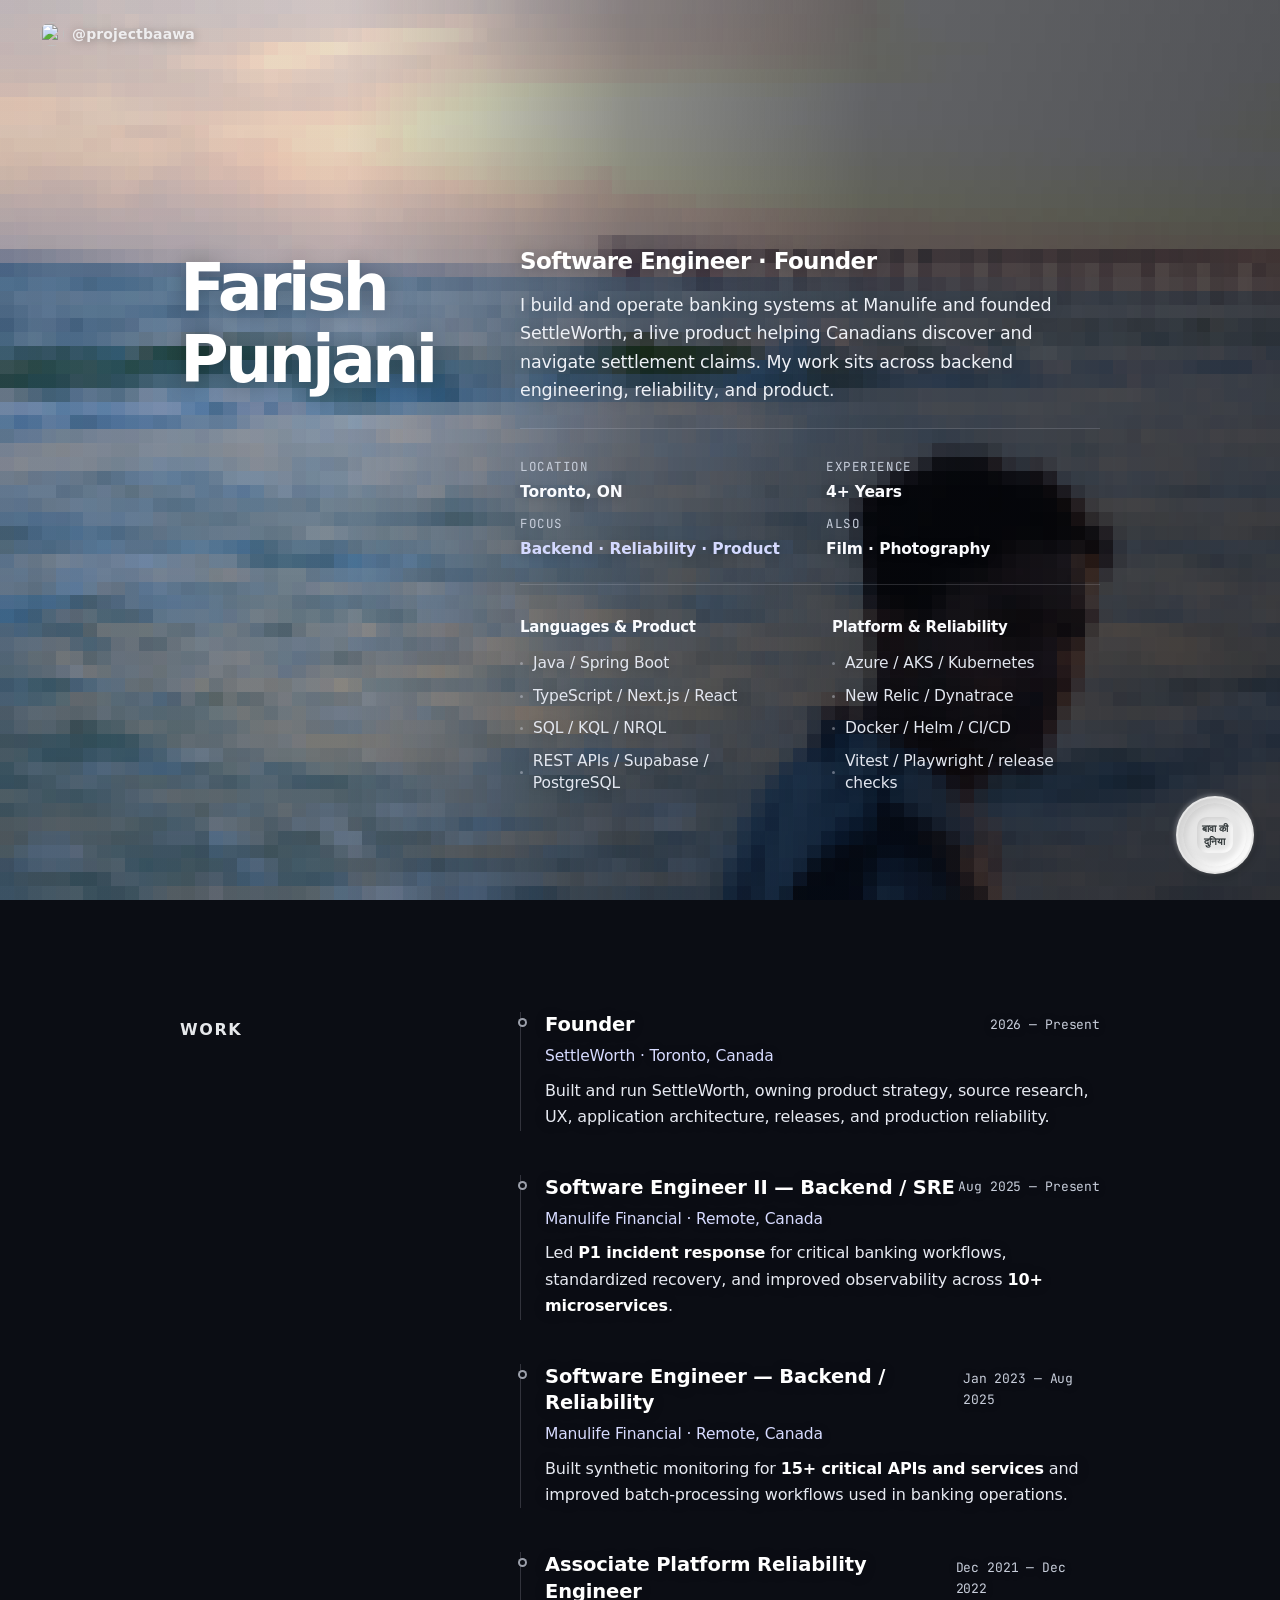
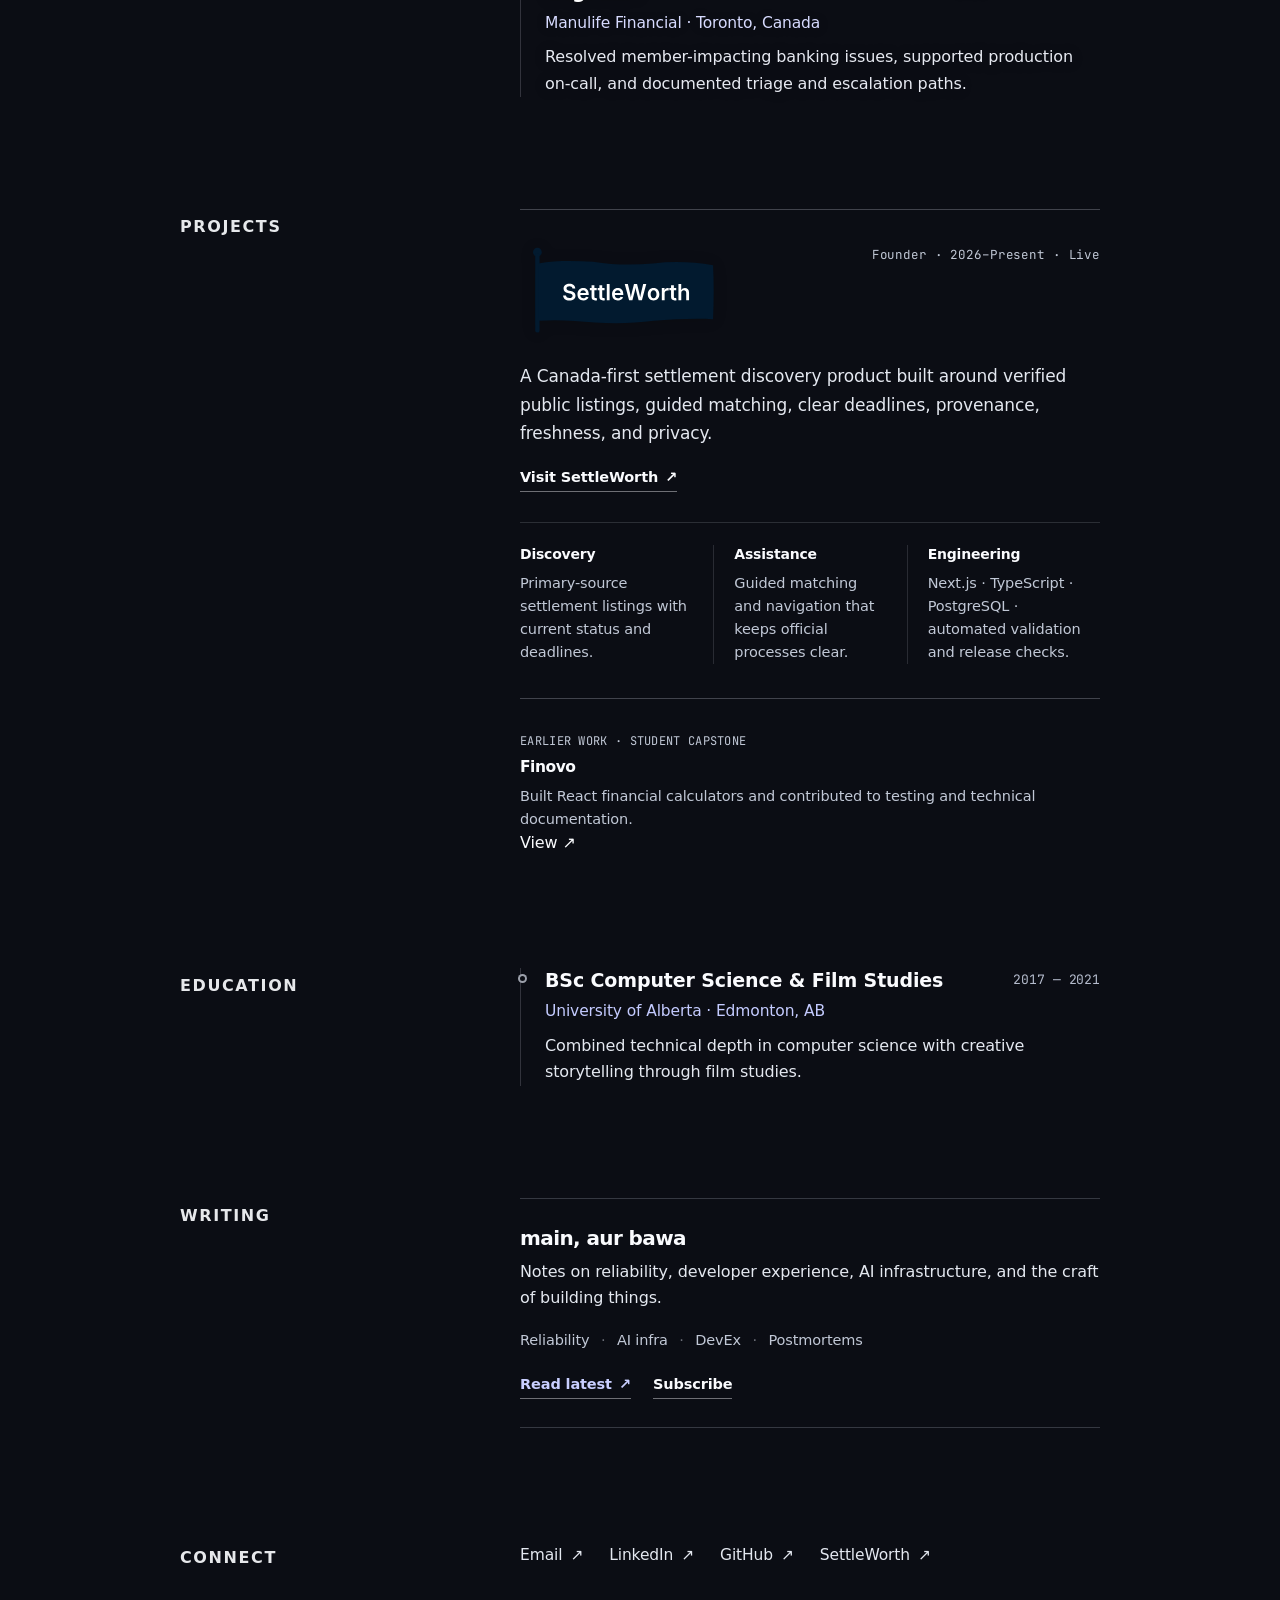
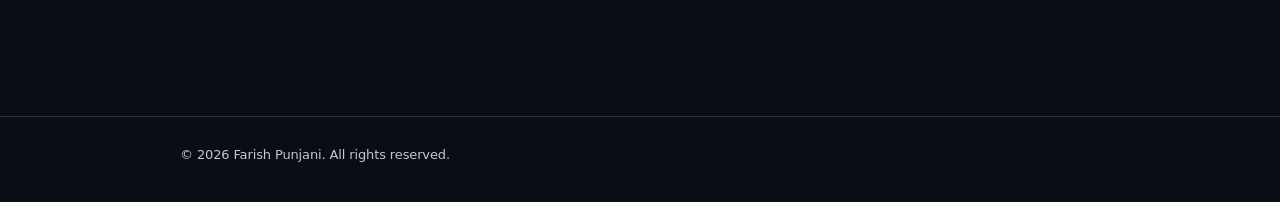
==== commit 4f8650fd: "Load focused hero readability layer" ====
--- a/index.html
+++ b/index.html
@@ -31,6 +31,7 @@
     <link rel="stylesheet" href="https://unpkg.com/lenis@1/dist/lenis.css">
     <link rel="stylesheet" href="./styles.css">
     <link rel="stylesheet" href="./enhancements.css">
+    <link rel="stylesheet" href="./hero-tuning.css">
 </head>
 <body>
     <a class="skip-link" href="#main-content">Skip to content</a>
--- a/enhancements.css
+++ b/enhancements.css
@@ -1,20 +1,32 @@
-/* Focused portfolio refinements: hierarchy, accessibility, mobile, and visual depth. */
+/* Editorial portfolio layer: photography, typography, evidence, restraint. */
 
 :root {
-    --text-main: #F5F7FF;
-    --text-secondary: #C9CDDD;
-    --text-muted: #9BA2B8;
+    --text-main: #F7F8FC;
+    --text-secondary: #D5D9E5;
+    --text-muted: #AEB5C8;
     --accent: #A5B4FC;
-    --border-subtle: #2A2E42;
-    --bg-card: rgba(17, 20, 31, 0.88);
-    --bg-card-hover: rgba(24, 28, 43, 0.94);
-    --grid-line: rgba(165, 180, 252, 0.045);
+    --border-subtle: rgba(226, 230, 242, 0.16);
+    --surface-subtle: rgba(8, 11, 18, 0.20);
+    --space-1: 4px;
+    --space-2: 8px;
+    --space-3: 12px;
+    --space-4: 20px;
+    --space-5: 32px;
+    --space-6: 48px;
+    --space-7: 80px;
+    --radius-sm: 6px;
+    --radius-md: 10px;
+}
+
+html {
+    scroll-padding-top: 84px;
 }
 
 body {
     font-family: 'Manrope', system-ui, -apple-system, sans-serif;
-    font-size: 15.5px;
-    letter-spacing: -0.005em;
+    font-size: 16px;
+    line-height: 1.6;
+    letter-spacing: -0.008em;
 }
 
 h1, h2, h3,
@@ -23,17 +35,33 @@
     font-family: 'Manrope', system-ui, -apple-system, sans-serif;
 }
 
+/* Let the photograph carry the visual identity. */
+.grid-bg,
+.color-overlay {
+    display: none !important;
+}
+
 .pixelate-bg canvas {
-    filter: saturate(1.08) contrast(1.08) brightness(1.14) hue-rotate(-6deg);
-}
-
+    filter: saturate(1.04) contrast(1.02) brightness(1.18) hue-rotate(-4deg);
+}
+
+/* Reading scrim is strongest only beneath the content column. */
 .bg-overlay {
-    background: linear-gradient(
-        to bottom,
-        rgba(9, 11, 18, 0.48) 0%,
-        rgba(9, 11, 18, 0.66) 48%,
-        rgba(9, 11, 18, 0.84) 100%
-    );
+    background:
+        linear-gradient(
+            90deg,
+            rgba(7, 9, 15, 0.08) 0%,
+            rgba(7, 9, 15, 0.10) 26%,
+            rgba(7, 9, 15, 0.28) 38%,
+            rgba(7, 9, 15, 0.46) 58%,
+            rgba(7, 9, 15, 0.52) 100%
+        ),
+        linear-gradient(
+            180deg,
+            rgba(7, 9, 15, 0.08) 0%,
+            rgba(7, 9, 15, 0.18) 58%,
+            rgba(7, 9, 15, 0.27) 100%
+        );
 }
 
 .skip-link {
@@ -42,481 +70,541 @@
     left: 12px;
     z-index: 3000;
     padding: 10px 14px;
-    border-radius: 8px;
+    border-radius: var(--radius-sm);
     background: var(--text-main);
-    color: var(--bg-body);
+    color: #0B0D14;
     font-weight: 700;
     transform: translateY(-160%);
     transition: transform 0.18s ease;
 }
-
 .skip-link:focus { transform: translateY(0); }
 
+/* Navigation */
+.top-nav {
+    width: 100%;
+    display: flex;
+    align-items: center;
+    justify-content: space-between;
+    padding: 20px 40px;
+    transition: background 0.2s ease, border-color 0.2s ease;
+}
+
+.top-nav.scrolled {
+    background: linear-gradient(to bottom, rgba(8, 10, 16, 0.64), rgba(8, 10, 16, 0.16));
+}
+
+.nav-logo {
+    font-family: 'Manrope', system-ui, sans-serif;
+    font-size: 14px;
+    font-weight: 600;
+    color: var(--text-secondary);
+}
+
+.nav-links {
+    display: flex;
+    align-items: center;
+    gap: 28px;
+    font-size: 13px;
+    font-weight: 600;
+    color: var(--text-secondary);
+}
+
+.nav-links a {
+    position: relative;
+}
+.nav-links a::after {
+    content: '';
+    position: absolute;
+    left: 0;
+    right: 100%;
+    bottom: -5px;
+    height: 1px;
+    background: var(--text-main);
+    transition: right 0.18s ease;
+}
+.nav-links a:hover { color: var(--text-main); }
+.nav-links a:hover::after { right: 0; }
+
+/* General editorial structure */
+.container {
+    max-width: 1000px;
+}
+
+.section-layout {
+    margin-bottom: 112px;
+}
+
 .sticky-title {
-    opacity: 0.96;
+    color: var(--text-main);
+    opacity: 0.92;
     font-weight: 700;
 }
 
 .hero .sticky-title {
     display: inline-block;
-    font-size: clamp(48px, 5vw, 58px);
+    font-size: clamp(48px, 5vw, 60px);
     line-height: 1.1;
-    padding: 0 0 0.14em;
+    padding-bottom: 0.14em;
     overflow: visible;
-    font-weight: 700;
+    color: #FAFBFF;
+    background: none;
+    -webkit-background-clip: initial;
+    background-clip: initial;
+    -webkit-text-fill-color: currentColor;
+    filter: none;
+    text-shadow: 0 2px 18px rgba(0, 0, 0, 0.24);
     letter-spacing: -0.055em;
-    background: linear-gradient(120deg, #FFFFFF 0%, #E6E9FF 48%, #A5B4FC 100%);
-    -webkit-background-clip: text;
-    background-clip: text;
-    -webkit-text-fill-color: transparent;
-    filter: drop-shadow(0 8px 22px rgba(0, 0, 0, 0.22));
-}
-
-.profile-header {
-    align-items: center;
+}
+
+.profile-stack {
     gap: 30px;
-    padding-bottom: 34px;
-    border-bottom-color: rgba(255, 255, 255, 0.10);
-}
-
-/* Portrait is intentionally borderless and feathered so it reads as part of the hero. */
-.avatar {
-    position: relative;
-    width: 118px;
-    height: 118px;
-    overflow: visible;
-    flex: 0 0 118px;
-    border: 0;
-    border-radius: 0;
-    background: transparent;
-    isolation: isolate;
-}
-
-.avatar::before {
-    content: '';
-    position: absolute;
-    inset: 15px 10px 8px;
-    z-index: -1;
-    border-radius: 50%;
-    background: radial-gradient(circle, rgba(165, 180, 252, 0.16), transparent 68%);
-    filter: blur(18px);
-}
-
-.avatar img {
-    width: 118px;
-    height: 118px;
-    display: block;
-    object-fit: cover;
-    transform: scale(1.12) translateY(2px);
-    transform-origin: 50% 43%;
-    border-radius: 0;
-    filter: saturate(0.88) contrast(1.04) brightness(0.98);
-    -webkit-mask-image: radial-gradient(ellipse at 50% 45%, #000 0 50%, rgba(0,0,0,0.96) 61%, rgba(0,0,0,0.55) 70%, transparent 82%);
-    mask-image: radial-gradient(ellipse at 50% 45%, #000 0 50%, rgba(0,0,0,0.96) 61%, rgba(0,0,0,0.55) 70%, transparent 82%);
-}
-
-.info-grid { margin: 0; }
+}
+
+.hero-intro {
+    max-width: 620px;
+    padding-bottom: 28px;
+    border-bottom: 1px solid var(--border-subtle);
+}
+
+.hero-role {
+    margin: 0 0 14px;
+    color: var(--text-main);
+    font-size: 21px;
+    line-height: 1.3;
+    font-weight: 650;
+    letter-spacing: -0.025em;
+}
+
+.bio-text {
+    max-width: 610px;
+    font-size: 17px;
+    line-height: 1.68;
+    color: var(--text-secondary);
+    text-shadow: 0 1px 12px rgba(0, 0, 0, 0.17);
+}
+
+.hero-meta {
+    width: 100%;
+    padding: 0 0 28px;
+    border-bottom: 1px solid var(--border-subtle);
+}
+
+.info-grid {
+    margin: 0;
+}
 
 .info-item dt {
     display: block;
     margin-bottom: 5px;
-    font-size: 11px;
     font-family: 'JetBrains Mono', monospace;
-    letter-spacing: 0.055em;
+    font-size: 12.5px;
+    line-height: 1.35;
+    letter-spacing: 0.045em;
     text-transform: uppercase;
     color: var(--text-muted);
 }
 
 .info-item dd {
     margin: 0;
+    font-family: 'Manrope', system-ui, sans-serif;
+    font-size: 15.5px;
+    line-height: 1.45;
+    font-weight: 600;
+    color: var(--text-main);
+}
+.info-item .accent-value { color: #C4CBFF; }
+
+.tech-columns {
+    margin-top: 2px;
+    gap: 44px;
+}
+
+.tech-category h2 {
+    margin-bottom: 15px;
     font-size: 14.5px;
+    line-height: 1.35;
+    font-weight: 700;
+    letter-spacing: -0.02em;
+    color: var(--text-main);
+}
+
+.tech-list {
+    gap: 10px;
+}
+.tech-list li {
+    font-family: 'Manrope', system-ui, sans-serif;
+    font-size: 15px;
+    line-height: 1.45;
+    color: var(--text-secondary);
+    gap: 10px;
+}
+.tech-list li::before {
+    width: 3px;
+    height: 3px;
+    background: rgba(213, 217, 229, 0.42);
+}
+
+/* Work / education are the visual baseline for the whole site. */
+.timeline-list {
+    gap: 44px;
+}
+.timeline-item {
+    padding-left: 24px;
+    border-left-color: rgba(226, 230, 242, 0.18);
+}
+.timeline-item::before {
+    background: #0B0D14;
+    border-color: rgba(213, 217, 229, 0.72);
+}
+.role-row {
+    margin-bottom: 7px;
+}
+.role {
+    font-size: 19px;
+    line-height: 1.35;
+    font-weight: 650;
+    color: var(--text-main);
+}
+.company {
+    margin-bottom: 10px;
+    font-size: 15.5px;
+    line-height: 1.45;
+    color: #C4CBFF;
+}
+.timeline-date {
     font-family: 'JetBrains Mono', monospace;
-    color: var(--text-main);
-    font-weight: 500;
-}
-
-.info-item .accent-value { color: #B7C1FF; }
-
-.bio-text {
-    max-width: 610px;
-    font-size: 16.5px;
-    line-height: 1.72;
-    color: var(--text-secondary);
-    text-shadow: 0 1px 14px rgba(0,0,0,0.18);
-}
-
-.tech-category h2 {
+    font-size: 13px;
+    color: #B5BCCD;
+}
+.description {
+    max-width: 620px;
+    font-size: 16px;
+    line-height: 1.65;
+    color: var(--text-secondary);
+}
+.description strong {
+    color: var(--text-main);
+    font-weight: 650;
+}
+
+/* SettleWorth: a project feature, not a dashboard card. */
+.project-grid,
+.editorial-projects {
+    gap: 28px;
+}
+
+.settleworth-feature {
+    padding: 30px 0 34px;
+    border-top: 1px solid rgba(226, 230, 242, 0.25);
+    border-bottom: 1px solid rgba(226, 230, 242, 0.25);
+}
+
+.settleworth-feature-head {
+    display: flex;
+    justify-content: space-between;
+    align-items: flex-start;
+    gap: 24px;
+    margin-bottom: 22px;
+}
+
+.settleworth-logo {
+    display: block;
+    width: min(200px, 42%);
+    height: auto;
+    filter: drop-shadow(0 1px 7px rgba(0, 0, 0, 0.12));
+}
+
+.settleworth-meta {
+    padding-top: 6px;
+    font-family: 'JetBrains Mono', monospace;
+    font-size: 12.5px;
+    line-height: 1.45;
+    color: var(--text-muted);
+    white-space: nowrap;
+}
+
+.settleworth-lede {
+    max-width: 620px;
     margin-bottom: 16px;
-    font-size: 14px;
-    font-weight: 700;
-    letter-spacing: -0.025em;
-    color: var(--text-main);
-}
-
-.tech-list li {
-    color: var(--text-secondary);
-}
-
-.role {
-    font-weight: 600;
-    color: var(--text-main);
-}
-
-.description {
-    line-height: 1.7;
-    color: var(--text-secondary);
-}
-
-.company {
-    color: #B7C1FF;
-}
-
-.project-card {
-    border-color: rgba(165, 180, 252, 0.13);
-    background: linear-gradient(145deg, rgba(20, 23, 35, 0.90), rgba(13, 16, 26, 0.86));
-    box-shadow: 0 20px 48px rgba(2, 4, 12, 0.16), inset 0 1px 0 rgba(255,255,255,0.025);
-    backdrop-filter: blur(12px);
-    -webkit-backdrop-filter: blur(12px);
-}
-
-.project-card:hover {
-    background: linear-gradient(145deg, rgba(27, 31, 47, 0.95), rgba(16, 20, 32, 0.92));
-    border-color: rgba(165, 180, 252, 0.28);
-    box-shadow: 0 24px 56px rgba(2, 4, 12, 0.22), inset 0 1px 0 rgba(255,255,255,0.04);
-}
-
-.project-card-featured {
-    position: relative;
-    display: block;
-    overflow: hidden;
-    padding: 30px;
-    border-color: rgba(165, 180, 252, 0.28);
-    box-shadow: 0 26px 64px rgba(2, 4, 12, 0.22), inset 3px 0 0 rgba(165, 180, 252, 0.75);
-}
-
-.settleworth-case-study::before {
-    content: '';
-    position: absolute;
-    width: 360px;
-    height: 360px;
-    right: -170px;
-    top: -210px;
-    border-radius: 50%;
-    background: radial-gradient(circle, rgba(78, 108, 154, 0.24), rgba(78, 108, 154, 0.05) 48%, transparent 72%);
-    pointer-events: none;
-}
-
-.settleworth-brand-row {
-    position: relative;
-    z-index: 1;
-    display: flex;
-    align-items: center;
-    justify-content: space-between;
-    gap: 18px;
-    margin-bottom: 22px;
-}
-
-.settleworth-logo-shell {
-    width: 188px;
-    min-height: 82px;
-    display: flex;
-    align-items: center;
-    justify-content: center;
-    padding: 7px 10px;
-    border-radius: 15px;
-    background: linear-gradient(145deg, rgba(255,255,255,0.98), rgba(243,246,251,0.94));
-    border: 1px solid rgba(255,255,255,0.65);
-    box-shadow: 0 14px 30px rgba(0,0,0,0.18);
-}
-
-.settleworth-logo-shell img {
-    display: block;
-    width: 166px;
-    height: auto;
-}
-
-.settleworth-status {
-    display: inline-flex;
-    align-items: center;
-    gap: 8px;
-    padding: 7px 10px;
-    border-radius: 999px;
-    border: 1px solid rgba(165, 180, 252, 0.18);
-    background: rgba(165, 180, 252, 0.07);
-    color: var(--text-secondary);
-    font-family: 'JetBrains Mono', monospace;
-    font-size: 11px;
-    white-space: nowrap;
-}
-
-.settleworth-status-dot {
-    width: 7px;
-    height: 7px;
-    border-radius: 50%;
-    background: #A5B4FC;
-    box-shadow: 0 0 0 4px rgba(165,180,252,0.10);
-}
-
-.settleworth-copy {
-    position: relative;
-    z-index: 1;
-    margin-bottom: 22px;
-}
-
-.settleworth-copy h3 {
-    margin: 4px 0 8px;
-    font-size: 22px;
-    font-weight: 700;
-    letter-spacing: -0.035em;
-}
-
-.settleworth-copy p {
-    max-width: 610px;
-    font-size: 14.5px;
-    line-height: 1.65;
-    color: var(--text-secondary);
-}
-
-.project-kicker {
-    color: #B7C1FF;
-    letter-spacing: 0.035em;
-}
-
-.case-study-grid {
-    position: relative;
-    z-index: 1;
-    display: grid;
-    grid-template-columns: repeat(3, minmax(0, 1fr));
-    gap: 12px;
-    margin: 0 0 24px;
-}
-
-.case-study-item {
-    padding: 17px;
-    border: 1px solid rgba(255,255,255,0.075);
-    border-radius: 12px;
-    background: rgba(255, 255, 255, 0.035);
-}
-
-.case-study-item h4 {
-    margin-bottom: 8px;
-    font-size: 11px;
-    font-family: 'JetBrains Mono', monospace;
-    font-weight: 500;
-    color: #B7C1FF;
-    text-transform: uppercase;
-    letter-spacing: 0.07em;
-}
-
-.case-study-item p {
-    font-size: 13px;
-    line-height: 1.6;
-    color: #AFB5C9;
-}
-
-.case-study-link {
-    position: relative;
-    z-index: 1;
+    font-size: 17px;
+    line-height: 1.68;
+    color: var(--text-secondary);
+}
+
+.text-link {
     display: inline-flex;
     align-items: center;
     gap: 7px;
-    padding: 9px 12px;
-    border-radius: 9px;
-    border: 1px solid rgba(165,180,252,0.18);
-    background: rgba(165,180,252,0.07);
-    font-size: 13px;
+    padding-bottom: 2px;
+    border-bottom: 1px solid rgba(247, 248, 252, 0.42);
+    color: var(--text-main);
+    font-size: 14.5px;
+    font-weight: 650;
+}
+.text-link:hover {
+    color: #FFFFFF;
+    border-color: #FFFFFF;
+}
+
+.settleworth-proof {
+    display: grid;
+    grid-template-columns: repeat(3, minmax(0, 1fr));
+    margin-top: 30px;
+    padding-top: 22px;
+    border-top: 1px solid rgba(226, 230, 242, 0.15);
+}
+
+.settleworth-proof > div {
+    min-width: 0;
+    padding: 0 20px;
+}
+.settleworth-proof > div:first-child { padding-left: 0; }
+.settleworth-proof > div:last-child { padding-right: 0; }
+.settleworth-proof > div + div { border-left: 1px solid rgba(226, 230, 242, 0.14); }
+
+.settleworth-proof h3 {
+    margin-bottom: 8px;
+    font-size: 14px;
+    line-height: 1.35;
     font-weight: 700;
-    color: var(--text-main);
-}
-
-.case-study-link:hover {
-    color: #FFFFFF;
-    background: rgba(165,180,252,0.13);
-    border-color: rgba(165,180,252,0.34);
+    letter-spacing: -0.015em;
+    color: var(--text-main);
+}
+.settleworth-proof p {
+    font-size: 14.5px;
+    line-height: 1.58;
+    color: var(--text-muted);
 }
 
 .earlier-work {
-    margin-top: 6px;
-    padding: 16px 18px;
-    border-top: 1px solid rgba(255,255,255,0.08);
-}
-
-.earlier-work .project-kicker { color: var(--text-muted); }
-
-.earlier-work-row {
-    display: flex;
-    align-items: baseline;
-    justify-content: space-between;
-    gap: 20px;
-}
-
+    margin-top: 0;
+    padding: 6px 0 0;
+    border-top: 0;
+}
+.project-kicker,
+.earlier-work .project-kicker {
+    margin-bottom: 6px;
+    font-family: 'JetBrains Mono', monospace;
+    font-size: 12px;
+    line-height: 1.4;
+    letter-spacing: 0.025em;
+    color: var(--text-muted);
+}
 .earlier-work h3 {
-    font-size: 14px;
-    font-weight: 600;
-    letter-spacing: -0.01em;
-}
-
+    font-size: 15.5px;
+    font-weight: 650;
+}
 .earlier-work p {
     margin-top: 5px;
+    font-size: 14.5px;
+    line-height: 1.55;
+    color: var(--text-muted);
+}
+
+/* Writing: editorial, deliberately quieter than professional work. */
+.newsletter-editorial {
+    padding: 26px 0 28px;
+    border-top: 1px solid rgba(226, 230, 242, 0.20);
+    border-bottom: 1px solid rgba(226, 230, 242, 0.20);
+}
+.newsletter-copy h3 {
+    margin-bottom: 7px;
+    font-size: 20px;
+    line-height: 1.35;
+    font-weight: 650;
+    color: var(--text-main);
+}
+.newsletter-copy p {
+    max-width: 580px;
+    font-size: 16px;
+    line-height: 1.65;
+    color: var(--text-secondary);
+}
+.newsletter-topics {
+    margin: 18px 0 20px;
+    font-size: 14.5px;
+    color: var(--text-muted);
+}
+.newsletter-topics span {
+    margin: 0 7px;
+    color: rgba(213, 217, 229, 0.48);
+}
+.newsletter-actions {
+    display: flex;
+    align-items: center;
+    gap: 22px;
+}
+.text-link-primary { color: #C9CFFF; }
+
+/* Contact / ending */
+.connect-section {
+    margin-bottom: 46px !important;
+}
+.contact-links {
+    gap: 26px;
+}
+.contact-link {
+    font-size: 15.5px;
+    color: var(--text-secondary);
+}
+.contact-link:hover { color: var(--text-main); }
+
+.site-footer {
+    border-top: 1px solid rgba(226, 230, 242, 0.14);
+    color: var(--text-muted);
     font-size: 13px;
-    color: var(--text-muted);
-}
-
-.earlier-work a { color: var(--text-secondary); }
-.earlier-work a:hover { color: var(--accent); }
-
-/* Preserve the orange accent with accessible normal-text contrast. */
-.btn-primary { color: #11131c; }
-
-a:focus-visible,
-button:focus-visible,
-.project-card:focus-visible,
-.case-study-link:focus-visible {
-    outline: 3px solid var(--accent);
-    outline-offset: 4px;
-    border-radius: 8px;
-}
-
-/* Bawa curiosity portal: context appears only when the visitor approaches it. */
+}
+.site-footer .container {
+    padding-top: 28px;
+    padding-bottom: 36px;
+}
+
+/* Bawa stays playful, while the resting state stops dominating the page. */
 .circular-reveal {
+    width: 86px;
+    height: 86px;
+    right: 26px;
+    bottom: 26px;
     border: 0;
     padding: 0;
-    font: inherit;
+    overflow: visible;
     appearance: none;
     -webkit-appearance: none;
-    overflow: visible;
-}
+    box-shadow: 3px 3px 8px rgba(0,0,0,0.24), -2px -2px 7px rgba(255,255,255,0.52);
+    animation: circularFloat 5.5s ease-in-out infinite;
+}
+.circular-reveal:hover {
+    box-shadow: 6px 6px 14px rgba(0,0,0,0.28), -4px -4px 12px rgba(255,255,255,0.76);
+}
+.circular-inner-2 { inset: 7px; }
+.circular-center-inner { padding: 5px; }
+.circular-center-name { font-size: 10px; }
 
 .circular-reveal::after {
     content: 'open a strange corner of the internet';
     position: absolute;
     top: 50%;
-    right: calc(100% + 14px);
+    right: calc(100% + 13px);
     width: max-content;
-    max-width: 230px;
-    padding: 9px 12px;
-    border: 1px solid rgba(255,255,255,0.12);
-    border-radius: 10px;
-    background: rgba(10, 12, 19, 0.86);
-    box-shadow: 0 12px 32px rgba(0,0,0,0.28);
-    backdrop-filter: blur(14px);
-    -webkit-backdrop-filter: blur(14px);
-    color: #EEF0FA;
+    max-width: 220px;
+    padding: 8px 11px;
+    border: 1px solid rgba(247,248,252,0.16);
+    border-radius: var(--radius-sm);
+    background: rgba(10, 12, 19, 0.94);
+    color: #F1F2F7;
     font-family: 'JetBrains Mono', monospace;
-    font-size: 10px;
-    line-height: 1.45;
-    letter-spacing: 0.01em;
-    text-align: left;
+    font-size: 10.5px;
+    line-height: 1.4;
     opacity: 0;
-    transform: translate(10px, -50%) scale(0.98);
-    transform-origin: right center;
-    transition: opacity 0.22s ease, transform 0.22s ease;
+    transform: translate(8px, -50%);
+    transition: opacity 0.18s ease, transform 0.18s ease;
     pointer-events: none;
 }
-
 .circular-reveal:hover::after,
 .circular-reveal:focus-visible::after {
     opacity: 1;
-    transform: translate(0, -50%) scale(1);
-}
-
+    transform: translate(0, -50%);
+}
 .circular-reveal[data-state="fusing"]::after { opacity: 0; }
 
 .pixelate-bg { contain: strict; }
 .bg-overlay { will-change: opacity; }
 
+/* Remove legacy component chrome where old CSS is still loaded. */
+.project-card,
+.newsletter-card {
+    box-shadow: none;
+    backdrop-filter: none;
+    -webkit-backdrop-filter: none;
+}
+
+/* Accessible focus */
+a:focus-visible,
+button:focus-visible,
+.text-link:focus-visible {
+    outline: 3px solid var(--accent);
+    outline-offset: 4px;
+    border-radius: var(--radius-sm);
+}
+
 @media (max-width: 800px) {
-    .top-nav { padding: 16px 20px; }
-    .container { padding: 80px 20px 64px; }
-    .profile-header {
-        gap: 20px;
-        align-items: center;
-    }
-    .avatar {
-        width: 96px;
-        height: 96px;
-        flex-basis: 96px;
-    }
-    .avatar img {
-        width: 96px;
-        height: 96px;
-    }
-    .info-grid { gap: 10px 22px; }
-    .case-study-grid { grid-template-columns: 1fr; }
-    .project-card-featured { padding: 24px; }
-    .settleworth-logo-shell {
-        width: 168px;
-        min-height: 74px;
-    }
-    .settleworth-logo-shell img { width: 148px; }
+    .top-nav {
+        padding: 16px 20px;
+    }
+    .nav-links { display: none; }
+    .container { padding: 78px 20px 58px; }
+    .section-layout {
+        margin-bottom: 82px;
+    }
+    .hero .sticky-title {
+        font-size: 40px;
+        margin-bottom: 20px;
+    }
+    .hero-role { font-size: 19px; }
+    .bio-text { font-size: 16px; }
+    .hero-meta { gap: 16px 24px; }
+    .tech-columns { gap: 30px; }
+    .settleworth-feature-head {
+        flex-direction: column;
+        gap: 10px;
+    }
+    .settleworth-logo { width: 190px; max-width: 58%; }
+    .settleworth-meta { padding-top: 0; white-space: normal; }
+    .settleworth-proof {
+        grid-template-columns: 1fr;
+        gap: 0;
+    }
+    .settleworth-proof > div,
+    .settleworth-proof > div:first-child,
+    .settleworth-proof > div:last-child {
+        padding: 15px 0;
+        border-left: 0;
+    }
+    .settleworth-proof > div + div {
+        border-left: 0;
+        border-top: 1px solid rgba(226,230,242,0.12);
+    }
     .circular-reveal {
-        width: 64px;
-        height: 64px;
-        right: 16px;
-        bottom: 16px;
-        box-shadow: 4px 4px 10px #bebebe, -4px -4px 10px #ffffff;
-    }
+        width: 60px;
+        height: 60px;
+        right: 14px;
+        bottom: 14px;
+    }
+    .circular-inner-2 { inset: 5px; }
+    .circular-center-name { font-size: 7.5px; }
     .circular-reveal::after { display: none; }
-    .circular-inner-2 { inset: 5px; }
-    .circular-center-inner {
-        padding: 4px;
-        border-radius: 7px;
-    }
-    .circular-center-name {
-        font-size: 8px;
-        line-height: 1.2;
-    }
 }
 
 @media (max-width: 600px) {
     .role-row {
+        flex-direction: column;
         align-items: flex-start;
-        flex-direction: column;
-        gap: 5px;
-    }
-    .timeline-date { display: block; }
-    .settleworth-brand-row {
-        align-items: flex-start;
-        flex-direction: column;
-        gap: 12px;
+        gap: 4px;
+    }
+    .hero-meta {
+        grid-template-columns: 1fr 1fr;
     }
     .earlier-work-row {
         flex-direction: column;
-        gap: 5px;
-    }
-    .newsletter-card { align-items: flex-start; }
-}
-
-@media (max-width: 480px) {
+        gap: 7px;
+    }
+    .newsletter-actions {
+        gap: 18px;
+        flex-wrap: wrap;
+    }
+    .contact-links {
+        gap: 18px;
+    }
+}
+
+@media (max-width: 440px) {
     .container {
         padding-left: 18px;
         padding-right: 18px;
     }
-    .hero .sticky-title {
-        font-size: 40px;
-        line-height: 1.1;
-        padding-bottom: 0.14em;
-    }
-    .profile-header {
-        flex-direction: column;
-        align-items: flex-start;
-    }
-    .avatar {
-        width: 108px;
-        height: 108px;
-        flex-basis: 108px;
-    }
-    .avatar img {
-        width: 108px;
-        height: 108px;
-    }
-    .info-grid {
-        width: 100%;
-        grid-template-columns: 1fr 1fr;
-    }
-    .tech-columns { gap: 28px; }
-    .project-card { gap: 14px; }
-    .newsletter-card { flex-direction: column; }
+    .hero .sticky-title { font-size: 37px; }
+    .hero-meta { grid-template-columns: 1fr; }
+    .tech-columns { grid-template-columns: 1fr; }
 }
 
 @media (prefers-reduced-motion: reduce) {
--- a/hero-tuning.css
+++ b/hero-tuning.css
@@ -0,0 +1,203 @@
+/* Focused hero/work tuning based on rendered-page review. Projects downward intentionally left structurally unchanged. */
+
+:root {
+    --text-main: #FAFBFE;
+    --text-secondary: #E4E8F0;
+    --text-muted: #C1C8D6;
+}
+
+/* Keep Project Baawa as an opening signature, without a persistent navigation bar. */
+.top-nav {
+    position: absolute !important;
+    top: 0;
+    left: 0;
+    width: auto !important;
+    padding: 22px 40px !important;
+    background: none !important;
+    border: 0 !important;
+    box-shadow: none !important;
+    backdrop-filter: none !important;
+    -webkit-backdrop-filter: none !important;
+}
+
+.top-nav.scrolled {
+    background: none !important;
+    border: 0 !important;
+}
+
+.nav-links {
+    display: none !important;
+}
+
+.nav-logo {
+    color: rgba(250, 251, 254, 0.82) !important;
+    text-shadow: 0 1px 10px rgba(0, 0, 0, 0.34);
+}
+
+/* Preserve the photograph while creating a stable reading field under the content. */
+.bg-overlay {
+    background:
+        linear-gradient(
+            90deg,
+            rgba(5, 7, 12, 0.04) 0%,
+            rgba(5, 7, 12, 0.05) 27%,
+            rgba(5, 7, 12, 0.20) 37%,
+            rgba(5, 7, 12, 0.43) 49%,
+            rgba(5, 7, 12, 0.61) 68%,
+            rgba(5, 7, 12, 0.68) 100%
+        ),
+        linear-gradient(
+            180deg,
+            rgba(5, 7, 12, 0.03) 0%,
+            rgba(5, 7, 12, 0.09) 48%,
+            rgba(5, 7, 12, 0.16) 100%
+        ) !important;
+    opacity: 1 !important;
+}
+
+.pixelate-bg canvas {
+    filter: saturate(1.05) contrast(1.015) brightness(1.22) hue-rotate(-3deg) !important;
+}
+
+/* The landing composition gets its own full viewport before Work begins. */
+.hero {
+    min-height: calc(100svh - 92px);
+    align-content: center;
+    margin-bottom: 104px !important;
+    padding-top: 34px;
+}
+
+.hero .sticky-title {
+    font-size: clamp(54px, 5.2vw, 68px) !important;
+    line-height: 1.08 !important;
+    letter-spacing: -0.058em !important;
+    color: #FFFFFF !important;
+    text-shadow: 0 2px 22px rgba(0, 0, 0, 0.32) !important;
+}
+
+.hero-role {
+    font-size: 23px !important;
+    font-weight: 700 !important;
+    color: #FFFFFF !important;
+    text-shadow: 0 1px 14px rgba(0, 0, 0, 0.26);
+}
+
+.hero .bio-text {
+    max-width: 570px !important;
+    font-size: 17.5px !important;
+    line-height: 1.62 !important;
+    font-weight: 500;
+    color: #EDF0F6 !important;
+    text-shadow: 0 1px 14px rgba(0, 0, 0, 0.30);
+}
+
+.hero-intro {
+    max-width: 610px !important;
+    padding-bottom: 24px !important;
+}
+
+.hero-meta {
+    padding-bottom: 24px !important;
+}
+
+.hero .info-item dt {
+    color: #C7CEDB !important;
+}
+
+.hero .info-item dd {
+    color: #FAFBFE !important;
+    text-shadow: 0 1px 10px rgba(0, 0, 0, 0.24);
+}
+
+.hero .info-item .accent-value {
+    color: #D4D9FF !important;
+}
+
+.hero .tech-category h2 {
+    color: #FAFBFE !important;
+    font-size: 15px !important;
+}
+
+.hero .tech-list li {
+    color: #E2E6EF !important;
+    font-size: 15.5px !important;
+    font-weight: 500;
+    text-shadow: 0 1px 10px rgba(0, 0, 0, 0.22);
+}
+
+/* Work should read crisply once the photograph has resolved. */
+#work .role {
+    color: #FFFFFF !important;
+    font-size: 19.5px !important;
+    text-shadow: 0 1px 12px rgba(0, 0, 0, 0.28);
+}
+
+#work .company {
+    color: #D7DBFF !important;
+    font-weight: 500;
+    text-shadow: 0 1px 11px rgba(0, 0, 0, 0.24);
+}
+
+#work .timeline-date {
+    color: #C8CEDB !important;
+    font-size: 13px !important;
+    text-shadow: 0 1px 9px rgba(0, 0, 0, 0.28);
+}
+
+#work .description {
+    max-width: 600px !important;
+    color: #E6E9F1 !important;
+    font-weight: 500;
+    text-shadow: 0 1px 13px rgba(0, 0, 0, 0.30);
+}
+
+#work .description strong {
+    color: #FFFFFF !important;
+    font-weight: 700 !important;
+}
+
+#work .sticky-title,
+#projects .sticky-title,
+#writing .sticky-title,
+#connect .sticky-title {
+    color: #FAFBFE !important;
+}
+
+/* The easter egg stays discoverable without becoming the brightest object on screen. */
+.circular-reveal {
+    width: 78px !important;
+    height: 78px !important;
+    box-shadow: 2px 2px 7px rgba(0,0,0,0.22), -1px -1px 5px rgba(255,255,255,0.34) !important;
+}
+
+.circular-reveal:hover,
+.circular-reveal:focus-visible {
+    box-shadow: 5px 5px 13px rgba(0,0,0,0.26), -3px -3px 10px rgba(255,255,255,0.68) !important;
+}
+
+@media (max-width: 800px) {
+    .top-nav {
+        padding: 18px 20px !important;
+    }
+
+    .hero {
+        min-height: auto;
+        padding-top: 54px;
+        margin-bottom: 82px !important;
+    }
+
+    .hero .sticky-title {
+        font-size: clamp(46px, 12vw, 60px) !important;
+    }
+
+    .circular-reveal {
+        width: 62px !important;
+        height: 62px !important;
+    }
+}
+
+@media (prefers-reduced-motion: reduce) {
+    .pixelate-bg canvas {
+        transition: none !important;
+    }
+}
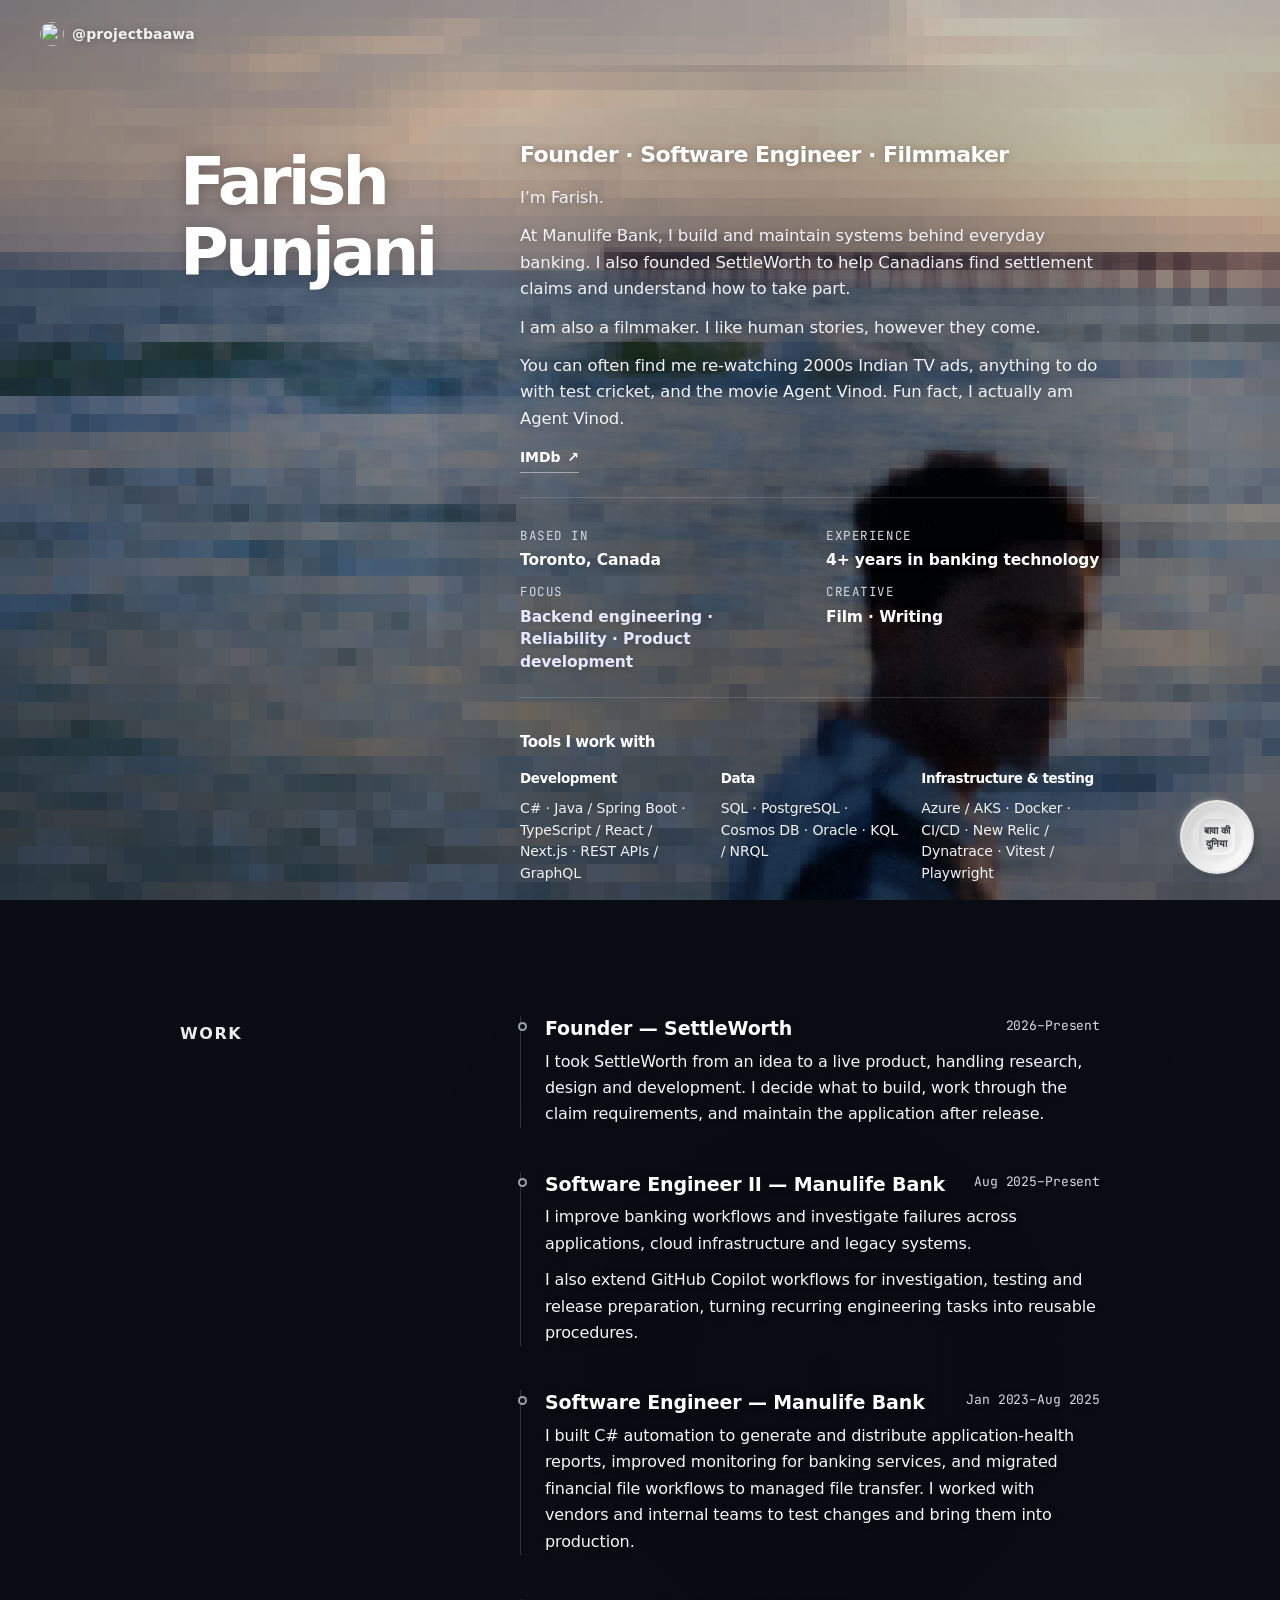
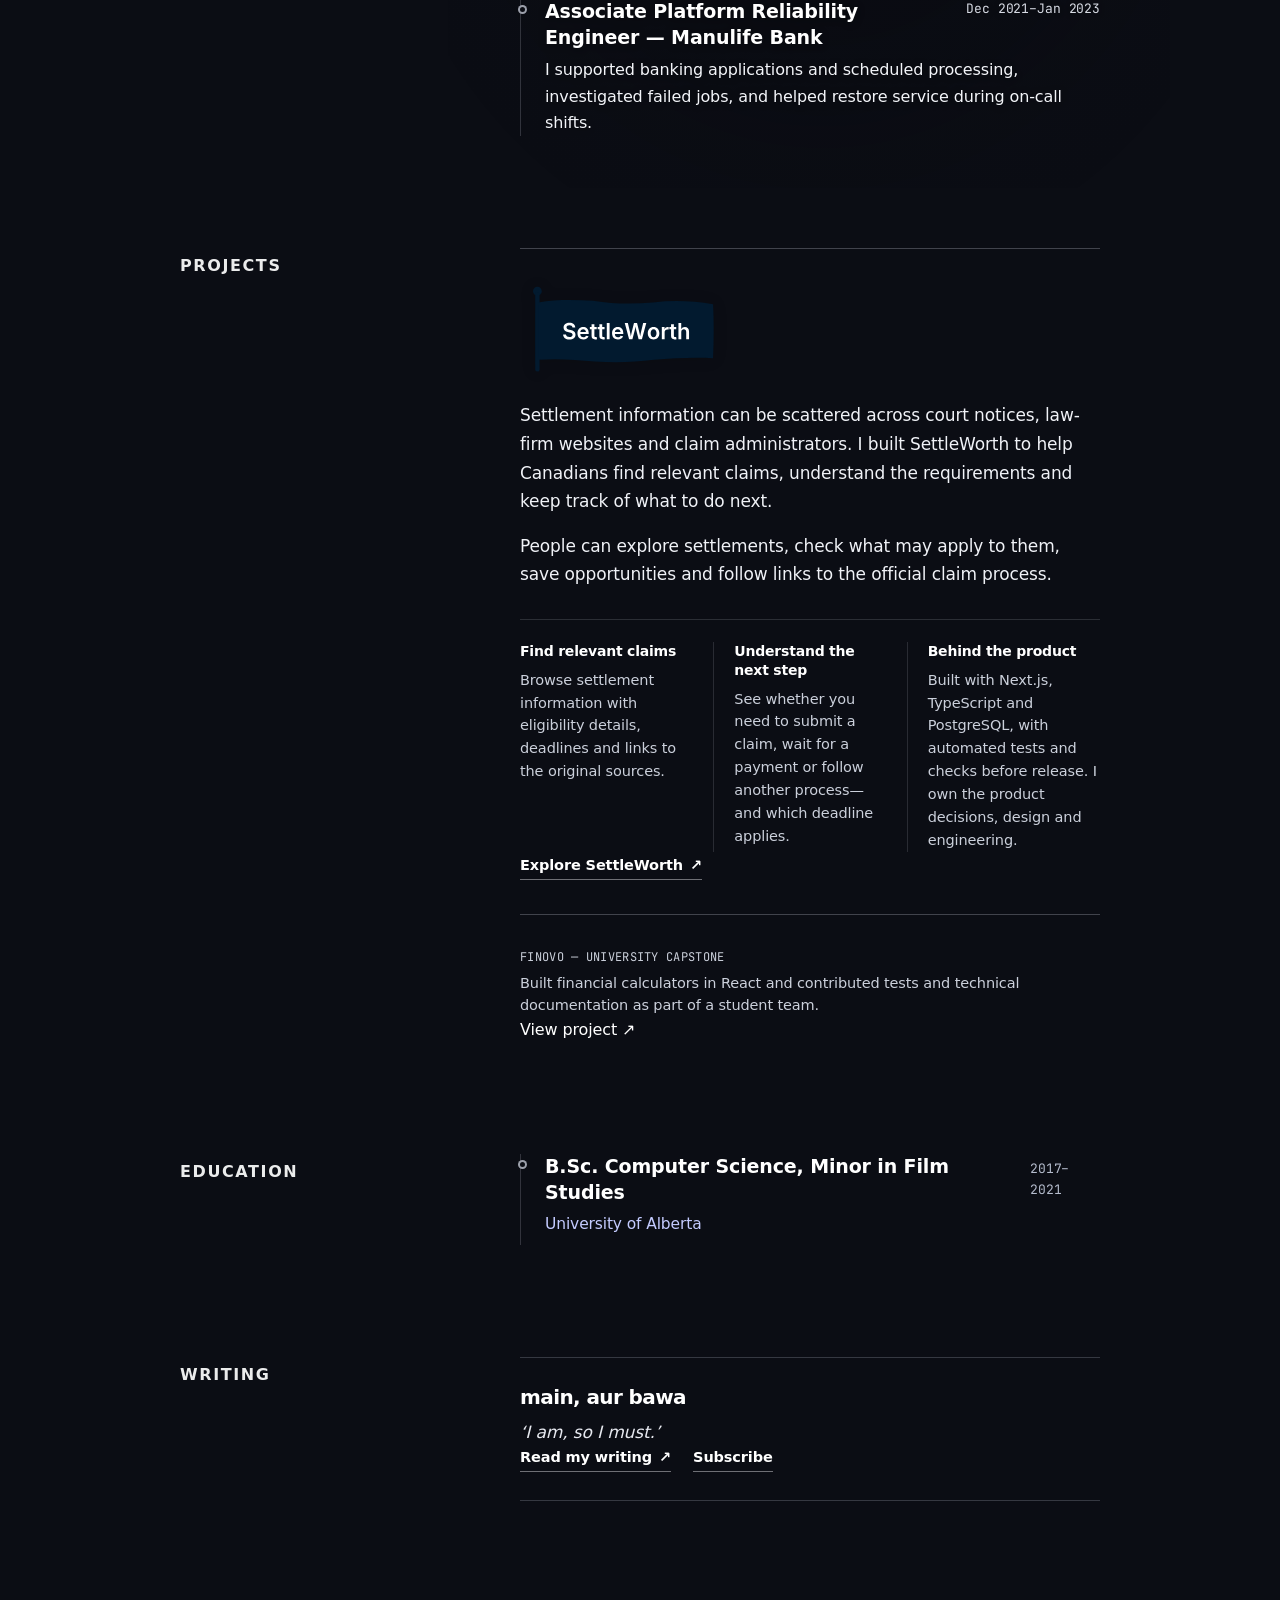
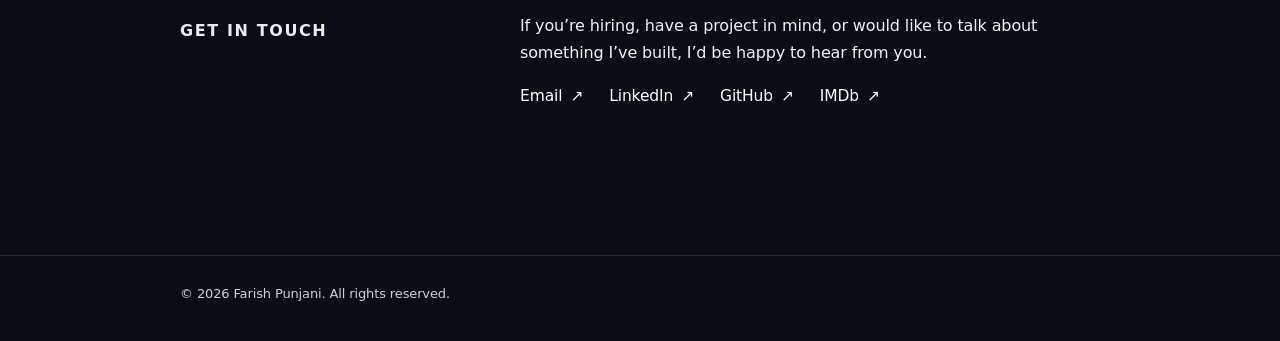
==== commit 1d59311a: "Refresh portfolio story and organic pixel composition" ====
--- a/index.html
+++ b/index.html
@@ -3,8 +3,8 @@
 <head>
     <meta charset="utf-8">
     <meta name="viewport" content="width=device-width,initial-scale=1">
-    <title>Farish Punjani — Software Engineer &amp; Founder</title>
-    <meta name="description" content="Farish Punjani is a Toronto-based software engineer at Manulife and founder of SettleWorth, working across backend systems, production reliability, observability, and consumer products.">
+    <title>Farish Punjani — Founder, Software Engineer &amp; Filmmaker</title>
+    <meta name="description" content="Farish Punjani is a Toronto-based founder, software engineer and filmmaker. He builds banking technology at Manulife Bank and founded SettleWorth.">
     <meta name="author" content="Farish Punjani">
     <meta name="robots" content="index, follow">
     <link rel="canonical" href="https://fpunjani.github.io/">
@@ -12,19 +12,19 @@
     <meta property="og:type" content="website">
     <meta property="og:locale" content="en_CA">
     <meta property="og:site_name" content="Farish Punjani">
-    <meta property="og:title" content="Farish Punjani — Software Engineer &amp; Founder">
-    <meta property="og:description" content="Software engineer at Manulife and founder of SettleWorth. Backend systems, production reliability, observability, and consumer products.">
+    <meta property="og:title" content="Farish Punjani — Founder, Software Engineer &amp; Filmmaker">
+    <meta property="og:description" content="Banking technology at Manulife Bank, SettleWorth, filmmaking and writing.">
     <meta property="og:url" content="https://fpunjani.github.io/">
     <meta property="og:image" content="https://fpunjani.github.io/social-preview.svg">
     <meta property="og:image:type" content="image/svg+xml">
-    <meta property="og:image:alt" content="Farish Punjani — Software Engineer and Founder">
+    <meta property="og:image:alt" content="Farish Punjani — Founder, Software Engineer and Filmmaker">
     <meta property="og:image:width" content="1200">
     <meta property="og:image:height" content="630">
     <meta name="twitter:card" content="summary_large_image">
-    <meta name="twitter:title" content="Farish Punjani — Software Engineer &amp; Founder">
-    <meta name="twitter:description" content="Software engineer at Manulife and founder of SettleWorth. Backend systems, production reliability, observability, and consumer products.">
+    <meta name="twitter:title" content="Farish Punjani — Founder, Software Engineer &amp; Filmmaker">
+    <meta name="twitter:description" content="Banking technology at Manulife Bank, SettleWorth, filmmaking and writing.">
     <meta name="twitter:image" content="https://fpunjani.github.io/social-preview.svg">
-    <script type="application/ld+json">{"@context":"https://schema.org","@type":"Person","name":"Farish Punjani","url":"https://fpunjani.github.io/","jobTitle":"Software Engineer","address":{"@type":"PostalAddress","addressLocality":"Toronto","addressRegion":"ON","addressCountry":"CA"},"worksFor":{"@type":"Organization","name":"Manulife"},"owns":{"@type":"WebSite","name":"SettleWorth","url":"https://settleworth.co"},"sameAs":["https://github.com/fpunjani","https://linkedin.com/in/farishh","https://www.youtube.com/@projectbaawa","https://agentvinod.substack.com"]}</script>
+    <script type="application/ld+json">{"@context":"https://schema.org","@type":"Person","name":"Farish Punjani","url":"https://fpunjani.github.io/","jobTitle":"Software Engineer","address":{"@type":"PostalAddress","addressLocality":"Toronto","addressRegion":"ON","addressCountry":"CA"},"worksFor":{"@type":"Organization","name":"Manulife Bank"},"owns":{"@type":"WebSite","name":"SettleWorth","url":"https://settleworth.co"},"sameAs":["https://github.com/fpunjani","https://linkedin.com/in/farishh","https://www.imdb.com/name/nm14102321/","https://www.youtube.com/@projectbaawa","https://agentvinod.substack.com"]}</script>
     <link rel="preconnect" href="https://fonts.googleapis.com">
     <link rel="preconnect" href="https://fonts.gstatic.com" crossorigin>
     <link href="https://fonts.googleapis.com/css2?family=JetBrains+Mono:wght@400;500&family=Manrope:wght@400;500;600;700&display=swap" rel="stylesheet">
@@ -46,14 +46,8 @@
 
     <div class="rocket-overlay" id="rocket-overlay" aria-hidden="true"><canvas id="rocket-canvas"></canvas></div>
 
-    <nav class="top-nav" aria-label="Primary">
+    <nav class="top-nav" aria-label="Project Baawa">
         <a href="https://www.youtube.com/@projectbaawa" class="nav-logo" target="_blank" rel="noopener noreferrer"><img src="https://substack-post-media.s3.amazonaws.com/public/images/b8d4f820-5c2b-40f0-a2ee-9f5a23eee7e8_1280x1280.png" alt="" aria-hidden="true">@projectbaawa</a>
-        <div class="nav-links">
-            <a href="#work">Work</a>
-            <a href="#projects">SettleWorth</a>
-            <a href="#writing">Writing</a>
-            <a href="#connect">Connect</a>
-        </div>
     </nav>
 
     <main id="main-content" class="container">
@@ -61,18 +55,30 @@
             <div class="section-title-col"><h1 class="sticky-title" id="hero-title">Farish Punjani</h1></div>
             <div class="profile-stack">
                 <div class="hero-intro">
-                    <p class="hero-role">Software Engineer · Founder</p>
-                    <p class="bio-text">I build and operate banking systems at Manulife and founded SettleWorth, a live product helping Canadians discover and navigate settlement claims. My work sits across backend engineering, reliability, and product.</p>
+                    <p class="hero-role">Founder · Software Engineer · Filmmaker</p>
+                    <div class="bio-text hero-story">
+                        <p>I’m Farish.</p>
+                        <p>At Manulife Bank, I build and maintain systems behind everyday banking. I also founded SettleWorth to help Canadians find settlement claims and understand how to take part.</p>
+                        <p>I am also a filmmaker. I like human stories, however they come.</p>
+                        <p>You can often find me re-watching 2000s Indian TV ads, anything to do with test cricket, and the movie Agent Vinod. Fun fact, I actually am Agent Vinod.</p>
+                    </div>
+                    <a class="hero-imdb-link" href="https://www.imdb.com/name/nm14102321/" target="_blank" rel="noopener noreferrer">IMDb <span aria-hidden="true">↗</span></a>
                 </div>
+
                 <dl class="info-grid hero-meta">
-                    <div class="info-item"><dt>Location</dt><dd>Toronto, ON</dd></div>
-                    <div class="info-item"><dt>Experience</dt><dd>4+ Years</dd></div>
-                    <div class="info-item"><dt>Focus</dt><dd class="accent-value">Backend · Reliability · Product</dd></div>
-                    <div class="info-item"><dt>Also</dt><dd>Film · Photography</dd></div>
+                    <div class="info-item"><dt>Based in</dt><dd>Toronto, Canada</dd></div>
+                    <div class="info-item"><dt>Experience</dt><dd>4+ years in banking technology</dd></div>
+                    <div class="info-item"><dt>Focus</dt><dd class="accent-value">Backend engineering · Reliability · Product development</dd></div>
+                    <div class="info-item"><dt>Creative</dt><dd>Film · Writing</dd></div>
                 </dl>
-                <div class="tech-columns" aria-label="Technical toolkit">
-                    <div class="tech-category"><h2>Languages &amp; Product</h2><ul class="tech-list"><li>Java / Spring Boot</li><li>TypeScript / Next.js / React</li><li>SQL / KQL / NRQL</li><li>REST APIs / Supabase / PostgreSQL</li></ul></div>
-                    <div class="tech-category"><h2>Platform &amp; Reliability</h2><ul class="tech-list"><li>Azure / AKS / Kubernetes</li><li>New Relic / Dynatrace</li><li>Docker / Helm / CI/CD</li><li>Vitest / Playwright / release checks</li></ul></div>
+
+                <div class="tools-block" aria-label="Tools I work with">
+                    <h2>Tools I work with</h2>
+                    <div class="tech-columns tech-columns-three">
+                        <div class="tech-category"><h3>Development</h3><p>C# · Java / Spring Boot · TypeScript / React / Next.js · REST APIs / GraphQL</p></div>
+                        <div class="tech-category"><h3>Data</h3><p>SQL · PostgreSQL · Cosmos DB · Oracle · KQL / NRQL</p></div>
+                        <div class="tech-category"><h3>Infrastructure &amp; testing</h3><p>Azure / AKS · Docker · CI/CD · New Relic / Dynatrace · Vitest / Playwright</p></div>
+                    </div>
                 </div>
             </div>
         </section>
@@ -81,24 +87,24 @@
             <div class="section-title-col"><h2 class="sticky-title" id="work-title">Work</h2></div>
             <div class="timeline-list">
                 <article class="timeline-item">
-                    <div class="role-row"><span class="role">Founder</span><span class="timeline-date">2026 — Present</span></div>
-                    <span class="company">SettleWorth · Toronto, Canada</span>
-                    <p class="description">Built and run SettleWorth, owning product strategy, source research, UX, application architecture, releases, and production reliability.</p>
+                    <div class="role-row"><span class="role">Founder — SettleWorth</span><span class="timeline-date">2026–Present</span></div>
+                    <p class="description">I took SettleWorth from an idea to a live product, handling research, design and development. I decide what to build, work through the claim requirements, and maintain the application after release.</p>
                 </article>
+
                 <article class="timeline-item">
-                    <div class="role-row"><span class="role">Software Engineer II — Backend / SRE</span><span class="timeline-date">Aug 2025 — Present</span></div>
-                    <span class="company">Manulife Financial · Remote, Canada</span>
-                    <p class="description">Led <strong>P1 incident response</strong> for critical banking workflows, standardized recovery, and improved observability across <strong>10+ microservices</strong>.</p>
+                    <div class="role-row"><span class="role">Software Engineer II — Manulife Bank</span><span class="timeline-date">Aug 2025–Present</span></div>
+                    <p class="description">I improve banking workflows and investigate failures across applications, cloud infrastructure and legacy systems.</p>
+                    <p class="description">I also extend GitHub Copilot workflows for investigation, testing and release preparation, turning recurring engineering tasks into reusable procedures.</p>
                 </article>
+
                 <article class="timeline-item">
-                    <div class="role-row"><span class="role">Software Engineer — Backend / Reliability</span><span class="timeline-date">Jan 2023 — Aug 2025</span></div>
-                    <span class="company">Manulife Financial · Remote, Canada</span>
-                    <p class="description">Built synthetic monitoring for <strong>15+ critical APIs and services</strong> and improved batch-processing workflows used in banking operations.</p>
+                    <div class="role-row"><span class="role">Software Engineer — Manulife Bank</span><span class="timeline-date">Jan 2023–Aug 2025</span></div>
+                    <p class="description">I built C# automation to generate and distribute application-health reports, improved monitoring for banking services, and migrated financial file workflows to managed file transfer. I worked with vendors and internal teams to test changes and bring them into production.</p>
                 </article>
+
                 <article class="timeline-item">
-                    <div class="role-row"><span class="role">Associate Platform Reliability Engineer</span><span class="timeline-date">Dec 2021 — Dec 2022</span></div>
-                    <span class="company">Manulife Financial · Toronto, Canada</span>
-                    <p class="description">Resolved member-impacting banking issues, supported production on-call, and documented triage and escalation paths.</p>
+                    <div class="role-row"><span class="role">Associate Platform Reliability Engineer — Manulife Bank</span><span class="timeline-date">Dec 2021–Jan 2023</span></div>
+                    <p class="description">I supported banking applications and scheduled processing, investigated failed jobs, and helped restore service during on-call shifts.</p>
                 </article>
             </div>
         </section>
@@ -107,40 +113,42 @@
             <div class="section-title-col"><h2 class="sticky-title" id="projects-title">Projects</h2></div>
             <div class="project-grid editorial-projects">
                 <article class="settleworth-feature">
-                    <div class="settleworth-feature-head">
-                        <img class="settleworth-logo" src="./settleworth-logo.svg" alt="SettleWorth">
-                        <div class="settleworth-meta">Founder · 2026–Present · Live</div>
+                    <div class="settleworth-feature-head"><img class="settleworth-logo" src="./settleworth-logo.svg" alt="SettleWorth"></div>
+                    <p class="settleworth-lede">Settlement information can be scattered across court notices, law-firm websites and claim administrators. I built SettleWorth to help Canadians find relevant claims, understand the requirements and keep track of what to do next.</p>
+                    <p class="settleworth-lede settleworth-lede-secondary">People can explore settlements, check what may apply to them, save opportunities and follow links to the official claim process.</p>
+
+                    <div class="settleworth-proof" aria-label="SettleWorth product highlights">
+                        <div><h3>Find relevant claims</h3><p>Browse settlement information with eligibility details, deadlines and links to the original sources.</p></div>
+                        <div><h3>Understand the next step</h3><p>See whether you need to submit a claim, wait for a payment or follow another process—and which deadline applies.</p></div>
+                        <div><h3>Behind the product</h3><p>Built with Next.js, TypeScript and PostgreSQL, with automated tests and checks before release. I own the product decisions, design and engineering.</p></div>
                     </div>
-                    <p class="settleworth-lede">A Canada-first settlement discovery product built around verified public listings, guided matching, clear deadlines, provenance, freshness, and privacy.</p>
-                    <a class="text-link" href="https://settleworth.co" target="_blank" rel="noopener noreferrer">Visit SettleWorth <span aria-hidden="true">↗</span></a>
-                    <div class="settleworth-proof" aria-label="SettleWorth product highlights">
-                        <div><h3>Discovery</h3><p>Primary-source settlement listings with current status and deadlines.</p></div>
-                        <div><h3>Assistance</h3><p>Guided matching and navigation that keeps official processes clear.</p></div>
-                        <div><h3>Engineering</h3><p>Next.js · TypeScript · PostgreSQL · automated validation and release checks.</p></div>
-                    </div>
+
+                    <a class="text-link" href="https://settleworth.co" target="_blank" rel="noopener noreferrer">Explore SettleWorth <span aria-hidden="true">↗</span></a>
                 </article>
 
-                <div class="earlier-work"><div class="project-kicker">Earlier work · Student capstone</div><div class="earlier-work-row"><div><h3>Finovo</h3><p>Built React financial calculators and contributed to testing and technical documentation.</p></div><a href="https://www.linkedin.com/company/finovofinancial/" target="_blank" rel="noopener noreferrer" aria-label="Open Finovo on LinkedIn">View <span aria-hidden="true">↗</span></a></div></div>
+                <div class="earlier-work"><div class="project-kicker">Finovo — University capstone</div><div class="earlier-work-row"><div><p>Built financial calculators in React and contributed tests and technical documentation as part of a student team.</p></div><a href="https://www.linkedin.com/company/finovofinancial/" target="_blank" rel="noopener noreferrer" aria-label="Open Finovo on LinkedIn">View project <span aria-hidden="true">↗</span></a></div></div>
             </div>
         </section>
 
         <section class="section-layout" aria-labelledby="education-title">
             <div class="section-title-col"><h2 class="sticky-title" id="education-title">Education</h2></div>
-            <div class="timeline-list"><article class="timeline-item"><div class="role-row"><span class="role">BSc Computer Science &amp; Film Studies</span><span class="timeline-date">2017 — 2021</span></div><span class="company">University of Alberta · Edmonton, AB</span><p class="description">Combined technical depth in computer science with creative storytelling through film studies.</p></article></div>
+            <div class="timeline-list"><article class="timeline-item"><div class="role-row"><span class="role">B.Sc. Computer Science, Minor in Film Studies</span><span class="timeline-date">2017–2021</span></div><span class="company">University of Alberta</span></article></div>
         </section>
 
         <section class="section-layout" id="writing" aria-labelledby="newsletter-title">
             <div class="section-title-col"><h2 class="sticky-title" id="newsletter-title">Writing</h2></div>
             <div class="newsletter-editorial">
-                <div class="newsletter-copy"><h3>main, aur bawa</h3><p>Notes on reliability, developer experience, AI infrastructure, and the craft of building things.</p></div>
-                <div class="newsletter-topics" aria-label="Newsletter topics">Reliability <span>·</span> AI infra <span>·</span> DevEx <span>·</span> Postmortems</div>
-                <div class="newsletter-actions"><a class="text-link text-link-primary" href="https://agentvinod.substack.com/archive" target="_blank" rel="noopener noreferrer">Read latest <span aria-hidden="true">↗</span></a><a class="text-link" href="https://agentvinod.substack.com" target="_blank" rel="noopener noreferrer">Subscribe</a></div>
+                <div class="newsletter-copy"><h3>main, aur bawa</h3><p class="writing-tagline">‘I am, so I must.’</p></div>
+                <div class="newsletter-actions"><a class="text-link text-link-primary" href="https://agentvinod.substack.com/archive" target="_blank" rel="noopener noreferrer">Read my writing <span aria-hidden="true">↗</span></a><a class="text-link" href="https://agentvinod.substack.com" target="_blank" rel="noopener noreferrer">Subscribe</a></div>
             </div>
         </section>
 
         <section class="section-layout connect-section" id="connect" aria-labelledby="connect-title">
-            <div class="section-title-col"><h2 class="sticky-title" id="connect-title">Connect</h2></div>
-            <div class="contact-links"><a href="https://linkedin.com/in/farishh" target="_blank" rel="noopener noreferrer" class="contact-link">LinkedIn <span aria-hidden="true">↗</span></a><a href="https://github.com/fpunjani" target="_blank" rel="noopener noreferrer" class="contact-link">GitHub <span aria-hidden="true">↗</span></a><a href="https://settleworth.co" target="_blank" rel="noopener noreferrer" class="contact-link">SettleWorth <span aria-hidden="true">↗</span></a></div>
+            <div class="section-title-col"><h2 class="sticky-title" id="connect-title">Get in touch</h2></div>
+            <div class="contact-block">
+                <p>If you’re hiring, have a project in mind, or would like to talk about something I’ve built, I’d be happy to hear from you.</p>
+                <div class="contact-links"><a href="https://linkedin.com/in/farishh" target="_blank" rel="noopener noreferrer" class="contact-link">LinkedIn <span aria-hidden="true">↗</span></a><a href="https://github.com/fpunjani" target="_blank" rel="noopener noreferrer" class="contact-link">GitHub <span aria-hidden="true">↗</span></a><a href="https://www.imdb.com/name/nm14102321/" target="_blank" rel="noopener noreferrer" class="contact-link">IMDb <span aria-hidden="true">↗</span></a></div>
+            </div>
         </section>
     </main>
 
--- a/hero-tuning.css
+++ b/hero-tuning.css
@@ -1,16 +1,100 @@
-/* Focused hero/work tuning based on rendered-page review. Projects downward intentionally left structurally unchanged. */
+/* Hero/work tuning and cinematic background composition. */
 
 :root {
-    --text-main: #FAFBFE;
-    --text-secondary: #E4E8F0;
-    --text-muted: #C1C8D6;
-}
-
-/* Keep Project Baawa as an opening signature, without a persistent navigation bar. */
+    --text-main: #FFFFFF;
+    --text-secondary: #F0F2F7;
+    --text-muted: #CBD0DB;
+}
+
+html,
+body { background: #0B0D14; }
+
+body {
+    position: relative;
+    isolation: isolate;
+}
+
+.pixelate-bg {
+    position: fixed !important;
+    inset: 0 !important;
+    width: 100% !important;
+    height: 100dvh !important;
+    min-height: 100svh;
+    z-index: 0 !important;
+    contain: none !important;
+    pointer-events: none;
+    overflow: hidden;
+    filter: saturate(0.95) contrast(1.055) brightness(0.955) hue-rotate(-2deg);
+}
+
+.pixelate-bg canvas,
+.pixelate-bg .bg-layer {
+    position: absolute !important;
+    inset: 0 !important;
+    width: 100% !important;
+    height: 100% !important;
+    filter: none !important;
+    transform: translateZ(0);
+    backface-visibility: hidden;
+}
+
+.pixelate-bg .bg-sharp { z-index: 0; opacity: 1; }
+.pixelate-bg .bg-fine { z-index: 1; will-change: opacity; }
+.pixelate-bg .bg-medium { z-index: 2; will-change: opacity; }
+.pixelate-bg .bg-coarse { z-index: 3; will-change: opacity; }
+
+.bg-overlay {
+    position: fixed !important;
+    inset: 0 !important;
+    width: 100% !important;
+    height: 100dvh !important;
+    min-height: 100svh;
+    z-index: 1 !important;
+    pointer-events: none;
+    background:
+        radial-gradient(ellipse at 50% 48%, rgba(4,6,10,0) 34%, rgba(4,6,10,.07) 62%, rgba(4,6,10,.17) 100%),
+        linear-gradient(180deg, rgba(5,7,12,.12) 0%, rgba(5,7,12,.16) 52%, rgba(5,7,12,.20) 100%) !important;
+    opacity: 1 !important;
+}
+
+main.container,
+.site-footer {
+    position: relative;
+    z-index: 2;
+}
+
+.profile-stack,
+#work .timeline-list {
+    position: relative;
+    isolation: isolate;
+}
+
+.profile-stack::before,
+#work .timeline-list::before {
+    content: '';
+    position: absolute;
+    z-index: -1;
+    pointer-events: none;
+    left: -82px;
+    right: -88px;
+    top: -76px;
+    bottom: -72px;
+    background: radial-gradient(ellipse at 50% 46%, rgba(4,6,11,.30) 0%, rgba(4,6,11,.22) 38%, rgba(4,6,11,.10) 60%, rgba(4,6,11,.025) 75%, rgba(4,6,11,0) 86%);
+}
+
+#work .timeline-list::before {
+    left: -72px;
+    right: -70px;
+    top: -52px;
+    bottom: -52px;
+    background: radial-gradient(ellipse at 52% 50%, rgba(4,6,11,.24) 0%, rgba(4,6,11,.16) 44%, rgba(4,6,11,.06) 68%, rgba(4,6,11,0) 86%);
+}
+
 .top-nav {
     position: absolute !important;
     top: 0;
     left: 0;
+    z-index: 3 !important;
     width: auto !important;
     padding: 22px 40px !important;
     background: none !important;
@@ -20,51 +104,23 @@
     -webkit-backdrop-filter: none !important;
 }
 
-.top-nav.scrolled {
-    background: none !important;
-    border: 0 !important;
-}
-
-.nav-links {
-    display: none !important;
-}
-
+.top-nav.scrolled { background: none !important; border: 0 !important; }
+.nav-links { display: none !important; }
 .nav-logo {
-    color: rgba(250, 251, 254, 0.82) !important;
-    text-shadow: 0 1px 10px rgba(0, 0, 0, 0.34);
-}
-
-/* Preserve the photograph while creating a stable reading field under the content. */
-.bg-overlay {
-    background:
-        linear-gradient(
-            90deg,
-            rgba(5, 7, 12, 0.04) 0%,
-            rgba(5, 7, 12, 0.05) 27%,
-            rgba(5, 7, 12, 0.20) 37%,
-            rgba(5, 7, 12, 0.43) 49%,
-            rgba(5, 7, 12, 0.61) 68%,
-            rgba(5, 7, 12, 0.68) 100%
-        ),
-        linear-gradient(
-            180deg,
-            rgba(5, 7, 12, 0.03) 0%,
-            rgba(5, 7, 12, 0.09) 48%,
-            rgba(5, 7, 12, 0.16) 100%
-        ) !important;
-    opacity: 1 !important;
-}
-
-.pixelate-bg canvas {
-    filter: saturate(1.05) contrast(1.015) brightness(1.22) hue-rotate(-3deg) !important;
-}
-
-/* The landing composition gets its own full viewport before Work begins. */
+    color: rgba(255,255,255,.90) !important;
+    text-shadow: 0 1px 8px rgba(0,0,0,.30);
+}
+
+.section-layout:not(.hero) .sticky-title {
+    position: static !important;
+    top: auto !important;
+}
+
 .hero {
-    min-height: calc(100svh - 92px);
-    align-content: center;
-    margin-bottom: 104px !important;
-    padding-top: 34px;
+    min-height: calc(100svh - 72px);
+    align-content: start !important;
+    padding-top: clamp(34px, 4.5vh, 56px) !important;
+    margin-bottom: 88px !important;
 }
 
 .hero .sticky-title {
@@ -72,27 +128,49 @@
     line-height: 1.08 !important;
     letter-spacing: -0.058em !important;
     color: #FFFFFF !important;
-    text-shadow: 0 2px 22px rgba(0, 0, 0, 0.32) !important;
+    text-shadow: 0 2px 16px rgba(0,0,0,.28) !important;
 }
 
 .hero-role {
-    font-size: 23px !important;
+    font-size: 22px !important;
+    line-height: 1.3 !important;
     font-weight: 700 !important;
     color: #FFFFFF !important;
-    text-shadow: 0 1px 14px rgba(0, 0, 0, 0.26);
+    text-shadow: 0 1px 10px rgba(0,0,0,.28);
+    margin-bottom: 16px !important;
 }
 
 .hero .bio-text {
-    max-width: 570px !important;
-    font-size: 17.5px !important;
+    max-width: 600px !important;
+    font-size: 16.5px !important;
     line-height: 1.62 !important;
     font-weight: 500;
-    color: #EDF0F6 !important;
-    text-shadow: 0 1px 14px rgba(0, 0, 0, 0.30);
+    color: #FAFBFD !important;
+    text-shadow: 0 1px 10px rgba(0,0,0,.28);
+}
+
+.hero-story p { margin: 0; }
+.hero-story p + p { margin-top: 12px; }
+
+.hero-imdb-link,
+.text-link,
+.contact-link {
+    color: #FFFFFF;
+    text-decoration: none;
+}
+
+.hero-imdb-link {
+    display: inline-flex;
+    gap: 7px;
+    margin-top: 14px;
+    padding-bottom: 3px;
+    border-bottom: 1px solid rgba(255,255,255,.46);
+    font-size: 14px;
+    font-weight: 600;
 }
 
 .hero-intro {
-    max-width: 610px !important;
+    max-width: 630px !important;
     padding-bottom: 24px !important;
 }
 
@@ -100,104 +178,242 @@
     padding-bottom: 24px !important;
 }
 
-.hero .info-item dt {
-    color: #C7CEDB !important;
-}
-
+.hero .info-item dt { color: #D6DAE3 !important; }
 .hero .info-item dd {
-    color: #FAFBFE !important;
-    text-shadow: 0 1px 10px rgba(0, 0, 0, 0.24);
-}
-
-.hero .info-item .accent-value {
-    color: #D4D9FF !important;
-}
-
-.hero .tech-category h2 {
-    color: #FAFBFE !important;
-    font-size: 15px !important;
-}
-
-.hero .tech-list li {
-    color: #E2E6EF !important;
-    font-size: 15.5px !important;
+    color: #FFFFFF !important;
+    text-shadow: 0 1px 8px rgba(0,0,0,.24);
+}
+.hero .info-item .accent-value { color: #E5E7FF !important; }
+
+.tools-block {
+    padding-top: 2px;
+}
+
+.tools-block > h2 {
+    margin: 0 0 14px;
+    font-size: 15px;
+    font-weight: 700;
+    color: #FFFFFF;
+}
+
+.tech-columns-three {
+    display: grid !important;
+    grid-template-columns: repeat(3, minmax(0, 1fr)) !important;
+    gap: 22px !important;
+}
+
+.tech-columns-three .tech-category h3 {
+    margin: 0 0 8px;
+    font-size: 13.5px;
+    font-weight: 700;
+    color: #FFFFFF;
+}
+
+.tech-columns-three .tech-category p {
+    margin: 0;
+    font-size: 14px;
+    line-height: 1.55;
     font-weight: 500;
-    text-shadow: 0 1px 10px rgba(0, 0, 0, 0.22);
-}
-
-/* Work should read crisply once the photograph has resolved. */
+    color: #F0F2F7;
+    text-shadow: 0 1px 8px rgba(0,0,0,.22);
+}
+
 #work .role {
     color: #FFFFFF !important;
-    font-size: 19.5px !important;
-    text-shadow: 0 1px 12px rgba(0, 0, 0, 0.28);
-}
-
-#work .company {
-    color: #D7DBFF !important;
+    font-size: 19px !important;
+    line-height: 1.35;
+    text-shadow: 0 1px 9px rgba(0,0,0,.28);
+}
+
+#work .role-row {
+    align-items: flex-start;
+    gap: 20px;
+}
+
+#work .timeline-date {
+    flex: 0 0 auto;
+    color: #D7DBE4 !important;
+    font-size: 13px !important;
+    text-shadow: 0 1px 7px rgba(0,0,0,.24);
+}
+
+#work .description {
+    max-width: 625px !important;
+    color: #F3F5F9 !important;
     font-weight: 500;
-    text-shadow: 0 1px 11px rgba(0, 0, 0, 0.24);
-}
-
-#work .timeline-date {
-    color: #C8CEDB !important;
-    font-size: 13px !important;
-    text-shadow: 0 1px 9px rgba(0, 0, 0, 0.28);
-}
-
-#work .description {
-    max-width: 600px !important;
-    color: #E6E9F1 !important;
-    font-weight: 500;
-    text-shadow: 0 1px 13px rgba(0, 0, 0, 0.30);
-}
-
-#work .description strong {
-    color: #FFFFFF !important;
-    font-weight: 700 !important;
-}
+    text-shadow: 0 1px 9px rgba(0,0,0,.26);
+}
+
+#work .description + .description { margin-top: 10px; }
 
 #work .sticky-title,
 #projects .sticky-title,
 #writing .sticky-title,
-#connect .sticky-title {
-    color: #FAFBFE !important;
-}
-
-/* The easter egg stays discoverable without becoming the brightest object on screen. */
+#connect .sticky-title { color: #FFFFFF !important; }
+
+.settleworth-lede-secondary { margin-top: 12px !important; }
+
+.writing-tagline {
+    color: #E7E9F0 !important;
+    font-size: 17px !important;
+    font-style: italic;
+}
+
+.contact-block {
+    max-width: 620px;
+}
+
+.contact-block > p {
+    margin: 0 0 18px;
+    color: #F0F2F7;
+    font-size: 16px;
+    line-height: 1.65;
+}
+
+.contact-block .contact-links {
+    display: flex;
+    flex-wrap: wrap;
+    gap: 18px 26px;
+}
+
 .circular-reveal {
-    width: 78px !important;
-    height: 78px !important;
-    box-shadow: 2px 2px 7px rgba(0,0,0,0.22), -1px -1px 5px rgba(255,255,255,0.34) !important;
+    z-index: 1200 !important;
+    width: 74px !important;
+    height: 74px !important;
+    box-shadow: 2px 2px 6px rgba(0,0,0,.22), -1px -1px 4px rgba(255,255,255,.30) !important;
 }
 
 .circular-reveal:hover,
 .circular-reveal:focus-visible {
-    box-shadow: 5px 5px 13px rgba(0,0,0,0.26), -3px -3px 10px rgba(255,255,255,0.68) !important;
+    box-shadow: 5px 5px 12px rgba(0,0,0,.27), -3px -3px 9px rgba(255,255,255,.68) !important;
 }
 
 @media (max-width: 800px) {
-    .top-nav {
-        padding: 18px 20px !important;
+    .pixelate-bg {
+        filter: saturate(.94) contrast(1.05) brightness(.94) hue-rotate(-2deg);
+    }
+
+    .bg-overlay {
+        background:
+            radial-gradient(ellipse at 50% 44%, rgba(4,6,10,.03) 26%, rgba(4,6,10,.10) 66%, rgba(4,6,10,.18) 100%),
+            linear-gradient(180deg, rgba(5,7,12,.18) 0%, rgba(5,7,12,.23) 52%, rgba(5,7,12,.28) 100%) !important;
+    }
+
+    .profile-stack::before,
+    #work .timeline-list::before {
+        left: -24px;
+        right: -24px;
+        top: -34px;
+        bottom: -34px;
+        background: radial-gradient(ellipse at 50% 46%, rgba(4,6,11,.25) 0%, rgba(4,6,11,.18) 44%, rgba(4,6,11,.07) 70%, rgba(4,6,11,0) 87%);
+    }
+
+    #work .timeline-list::before {
+        top: -28px;
+        bottom: -28px;
+        background: radial-gradient(ellipse at 50% 50%, rgba(4,6,11,.20) 0%, rgba(4,6,11,.12) 50%, rgba(4,6,11,.035) 74%, rgba(4,6,11,0) 89%);
+    }
+
+    .top-nav { padding: 18px 18px !important; }
+
+    .container {
+        padding-top: 58px !important;
+        padding-left: 18px !important;
+        padding-right: 18px !important;
     }
 
     .hero {
-        min-height: auto;
-        padding-top: 54px;
-        margin-bottom: 82px !important;
+        min-height: auto !important;
+        align-content: start !important;
+        padding-top: 18px !important;
+        margin-bottom: 68px !important;
     }
 
     .hero .sticky-title {
-        font-size: clamp(46px, 12vw, 60px) !important;
-    }
+        font-size: clamp(38px, 10.5vw, 48px) !important;
+        line-height: 1.05 !important;
+        margin-bottom: 20px !important;
+    }
+
+    .hero-role {
+        font-size: 18.5px !important;
+        line-height: 1.35 !important;
+        margin-bottom: 12px !important;
+    }
+
+    .hero .bio-text {
+        font-size: 16px !important;
+        line-height: 1.58 !important;
+    }
+
+    .hero-story p + p { margin-top: 10px; }
+    .hero-intro { padding-bottom: 20px !important; }
+
+    .hero-meta,
+    .info-grid.hero-meta {
+        grid-template-columns: repeat(2, minmax(0, 1fr)) !important;
+        gap: 15px 18px !important;
+        padding-bottom: 20px !important;
+    }
+
+    .hero .info-item dt { font-size: 11.5px !important; }
+    .hero .info-item dd {
+        font-size: 14.5px !important;
+        line-height: 1.45 !important;
+    }
+
+    .tools-block > h2 { font-size: 14.5px; }
+
+    .tech-columns-three {
+        grid-template-columns: 1fr !important;
+        gap: 17px !important;
+    }
+
+    .tech-columns-three .tech-category h3 {
+        font-size: 13.5px !important;
+        margin-bottom: 6px;
+    }
+
+    .tech-columns-three .tech-category p {
+        font-size: 14px !important;
+        line-height: 1.5 !important;
+    }
+
+    #work .role-row {
+        flex-direction: column;
+        gap: 5px;
+    }
+
+    #work .role { font-size: 18px !important; }
+    #work .timeline-date { font-size: 12.5px !important; }
+
+    .contact-block .contact-links { gap: 14px 20px; }
 
     .circular-reveal {
-        width: 62px !important;
-        height: 62px !important;
-    }
+        width: 50px !important;
+        height: 50px !important;
+        right: 9px !important;
+        bottom: max(9px, env(safe-area-inset-bottom)) !important;
+        opacity: .90;
+        box-shadow: 1px 1px 4px rgba(0,0,0,.20), -1px -1px 3px rgba(255,255,255,.26) !important;
+    }
+
+    .circular-inner-2 { inset: 4px !important; }
+    .circular-center-name { font-size: 6.7px !important; }
+}
+
+@media (max-width: 440px) {
+    .hero-meta,
+    .info-grid.hero-meta {
+        grid-template-columns: repeat(2, minmax(0, 1fr)) !important;
+        gap: 14px 16px !important;
+    }
+
+    .hero .info-item dd { font-size: 14px !important; }
 }
 
 @media (prefers-reduced-motion: reduce) {
-    .pixelate-bg canvas {
-        transition: none !important;
-    }
+    .pixelate-bg .bg-coarse,
+    .pixelate-bg .bg-medium,
+    .pixelate-bg .bg-fine { opacity: 0 !important; }
 }
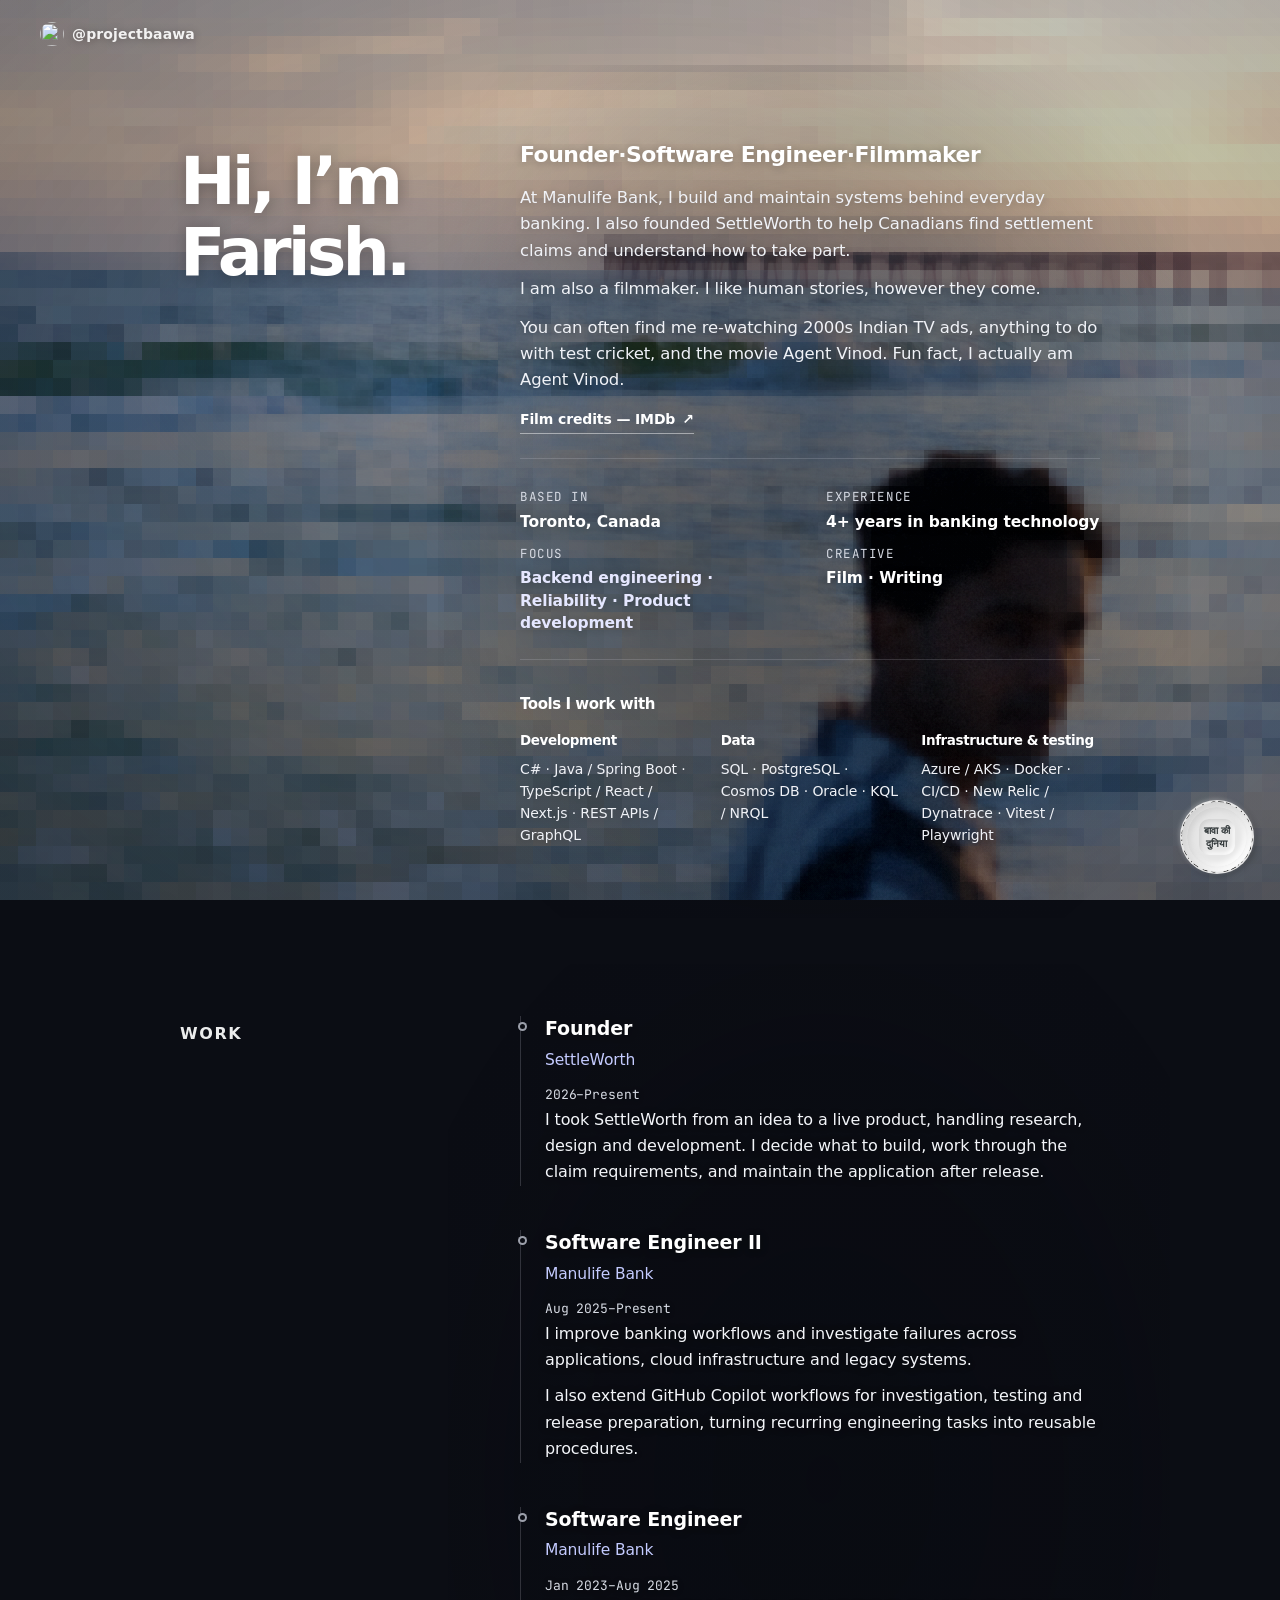
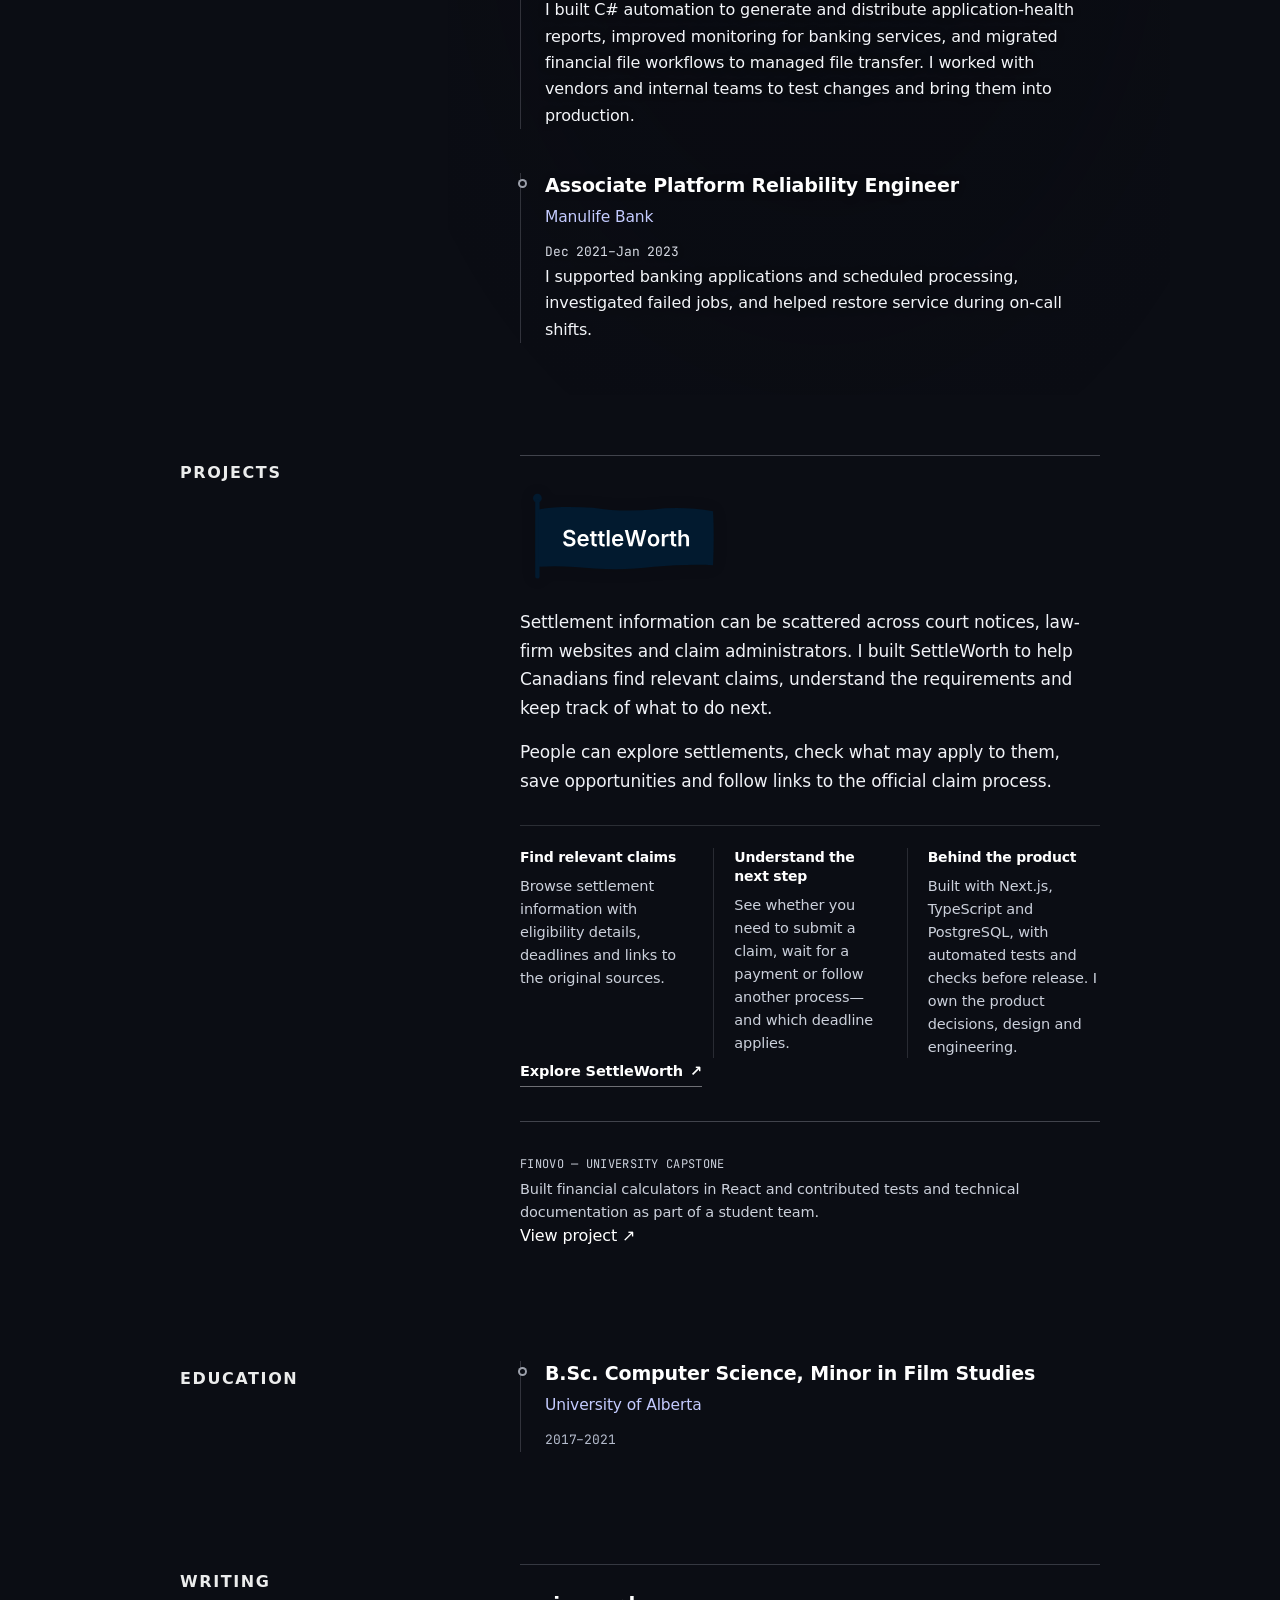
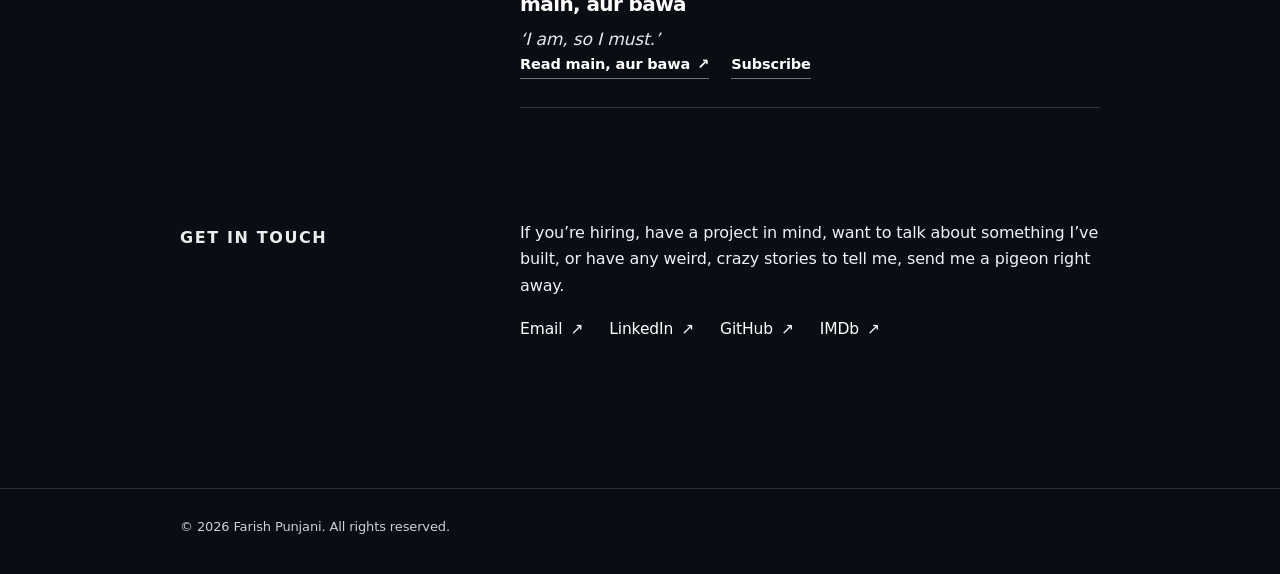
==== commit 44e83ab5: "Polish hero, work hierarchy, writing and contact copy" ====
--- a/index.html
+++ b/index.html
@@ -39,6 +39,12 @@
     <div class="bg-overlay" aria-hidden="true"></div>
 
     <button class="circular-reveal" id="circular-reveal" type="button" data-state="idle" aria-label="Open a strange corner of the internet">
+        <span class="portal-orbit" aria-hidden="true">
+            <svg viewBox="0 0 100 100" focusable="false">
+                <defs><path id="portal-ring-path" d="M50,50 m-39,0 a39,39 0 1,1 78,0 a39,39 0 1,1 -78,0"/></defs>
+                <text><textPath href="#portal-ring-path" startOffset="0%">OPEN A STRANGE CORNER OF THE INTERNET · </textPath></text>
+            </svg>
+        </span>
         <span class="circular-inner-1" aria-hidden="true"></span>
         <span class="circular-inner-2" aria-hidden="true"></span>
         <span class="circular-center" aria-hidden="true"><span class="circular-center-inner" id="circular-center-text"><span class="circular-center-name">बावा की<br>दुनिया</span></span></span>
@@ -52,17 +58,16 @@
 
     <main id="main-content" class="container">
         <section class="section-layout hero" aria-labelledby="hero-title">
-            <div class="section-title-col"><h1 class="sticky-title" id="hero-title">Farish Punjani</h1></div>
+            <div class="section-title-col"><h1 class="sticky-title" id="hero-title">Hi, I’m Farish.</h1></div>
             <div class="profile-stack">
                 <div class="hero-intro">
-                    <p class="hero-role">Founder · Software Engineer · Filmmaker</p>
+                    <p class="hero-role"><span>Founder</span><span class="hero-role-sep">·</span><span>Software Engineer</span><span class="hero-role-sep">·</span><span>Filmmaker</span></p>
                     <div class="bio-text hero-story">
-                        <p>I’m Farish.</p>
                         <p>At Manulife Bank, I build and maintain systems behind everyday banking. I also founded SettleWorth to help Canadians find settlement claims and understand how to take part.</p>
                         <p>I am also a filmmaker. I like human stories, however they come.</p>
                         <p>You can often find me re-watching 2000s Indian TV ads, anything to do with test cricket, and the movie Agent Vinod. Fun fact, I actually am Agent Vinod.</p>
                     </div>
-                    <a class="hero-imdb-link" href="https://www.imdb.com/name/nm14102321/" target="_blank" rel="noopener noreferrer">IMDb <span aria-hidden="true">↗</span></a>
+                    <a class="hero-imdb-link" href="https://www.imdb.com/name/nm14102321/" target="_blank" rel="noopener noreferrer">Film credits — IMDb <span aria-hidden="true">↗</span></a>
                 </div>
 
                 <dl class="info-grid hero-meta">
@@ -86,24 +91,28 @@
         <section class="section-layout" id="work" aria-labelledby="work-title">
             <div class="section-title-col"><h2 class="sticky-title" id="work-title">Work</h2></div>
             <div class="timeline-list">
-                <article class="timeline-item">
-                    <div class="role-row"><span class="role">Founder — SettleWorth</span><span class="timeline-date">2026–Present</span></div>
+                <article class="timeline-item company-settleworth">
+                    <div class="role-row"><span class="role">Founder</span></div>
+                    <div class="work-meta-row"><span class="company">SettleWorth</span><span class="timeline-date">2026–Present</span></div>
                     <p class="description">I took SettleWorth from an idea to a live product, handling research, design and development. I decide what to build, work through the claim requirements, and maintain the application after release.</p>
                 </article>
 
-                <article class="timeline-item">
-                    <div class="role-row"><span class="role">Software Engineer II — Manulife Bank</span><span class="timeline-date">Aug 2025–Present</span></div>
+                <article class="timeline-item company-manulife">
+                    <div class="role-row"><span class="role">Software Engineer II</span></div>
+                    <div class="work-meta-row"><span class="company">Manulife Bank</span><span class="timeline-date">Aug 2025–Present</span></div>
                     <p class="description">I improve banking workflows and investigate failures across applications, cloud infrastructure and legacy systems.</p>
                     <p class="description">I also extend GitHub Copilot workflows for investigation, testing and release preparation, turning recurring engineering tasks into reusable procedures.</p>
                 </article>
 
-                <article class="timeline-item">
-                    <div class="role-row"><span class="role">Software Engineer — Manulife Bank</span><span class="timeline-date">Jan 2023–Aug 2025</span></div>
+                <article class="timeline-item company-manulife">
+                    <div class="role-row"><span class="role">Software Engineer</span></div>
+                    <div class="work-meta-row"><span class="company">Manulife Bank</span><span class="timeline-date">Jan 2023–Aug 2025</span></div>
                     <p class="description">I built C# automation to generate and distribute application-health reports, improved monitoring for banking services, and migrated financial file workflows to managed file transfer. I worked with vendors and internal teams to test changes and bring them into production.</p>
                 </article>
 
-                <article class="timeline-item">
-                    <div class="role-row"><span class="role">Associate Platform Reliability Engineer — Manulife Bank</span><span class="timeline-date">Dec 2021–Jan 2023</span></div>
+                <article class="timeline-item company-manulife">
+                    <div class="role-row"><span class="role">Associate Platform Reliability Engineer</span></div>
+                    <div class="work-meta-row"><span class="company">Manulife Bank</span><span class="timeline-date">Dec 2021–Jan 2023</span></div>
                     <p class="description">I supported banking applications and scheduled processing, investigated failed jobs, and helped restore service during on-call shifts.</p>
                 </article>
             </div>
@@ -132,21 +141,21 @@
 
         <section class="section-layout" aria-labelledby="education-title">
             <div class="section-title-col"><h2 class="sticky-title" id="education-title">Education</h2></div>
-            <div class="timeline-list"><article class="timeline-item"><div class="role-row"><span class="role">B.Sc. Computer Science, Minor in Film Studies</span><span class="timeline-date">2017–2021</span></div><span class="company">University of Alberta</span></article></div>
+            <div class="timeline-list"><article class="timeline-item"><div class="role-row"><span class="role">B.Sc. Computer Science, Minor in Film Studies</span></div><div class="work-meta-row"><span class="company">University of Alberta</span><span class="timeline-date">2017–2021</span></div></article></div>
         </section>
 
         <section class="section-layout" id="writing" aria-labelledby="newsletter-title">
             <div class="section-title-col"><h2 class="sticky-title" id="newsletter-title">Writing</h2></div>
             <div class="newsletter-editorial">
                 <div class="newsletter-copy"><h3>main, aur bawa</h3><p class="writing-tagline">‘I am, so I must.’</p></div>
-                <div class="newsletter-actions"><a class="text-link text-link-primary" href="https://agentvinod.substack.com/archive" target="_blank" rel="noopener noreferrer">Read my writing <span aria-hidden="true">↗</span></a><a class="text-link" href="https://agentvinod.substack.com" target="_blank" rel="noopener noreferrer">Subscribe</a></div>
+                <div class="newsletter-actions"><a class="text-link text-link-primary" href="https://agentvinod.substack.com/archive" target="_blank" rel="noopener noreferrer">Read main, aur bawa <span aria-hidden="true">↗</span></a><a class="text-link" href="https://agentvinod.substack.com" target="_blank" rel="noopener noreferrer">Subscribe</a></div>
             </div>
         </section>
 
         <section class="section-layout connect-section" id="connect" aria-labelledby="connect-title">
             <div class="section-title-col"><h2 class="sticky-title" id="connect-title">Get in touch</h2></div>
             <div class="contact-block">
-                <p>If you’re hiring, have a project in mind, or would like to talk about something I’ve built, I’d be happy to hear from you.</p>
+                <p>If you’re hiring, have a project in mind, want to talk about something I’ve built, or have any weird, crazy stories to tell me, send me a pigeon right away.</p>
                 <div class="contact-links"><a href="https://linkedin.com/in/farishh" target="_blank" rel="noopener noreferrer" class="contact-link">LinkedIn <span aria-hidden="true">↗</span></a><a href="https://github.com/fpunjani" target="_blank" rel="noopener noreferrer" class="contact-link">GitHub <span aria-hidden="true">↗</span></a><a href="https://www.imdb.com/name/nm14102321/" target="_blank" rel="noopener noreferrer" class="contact-link">IMDb <span aria-hidden="true">↗</span></a></div>
             </div>
         </section>
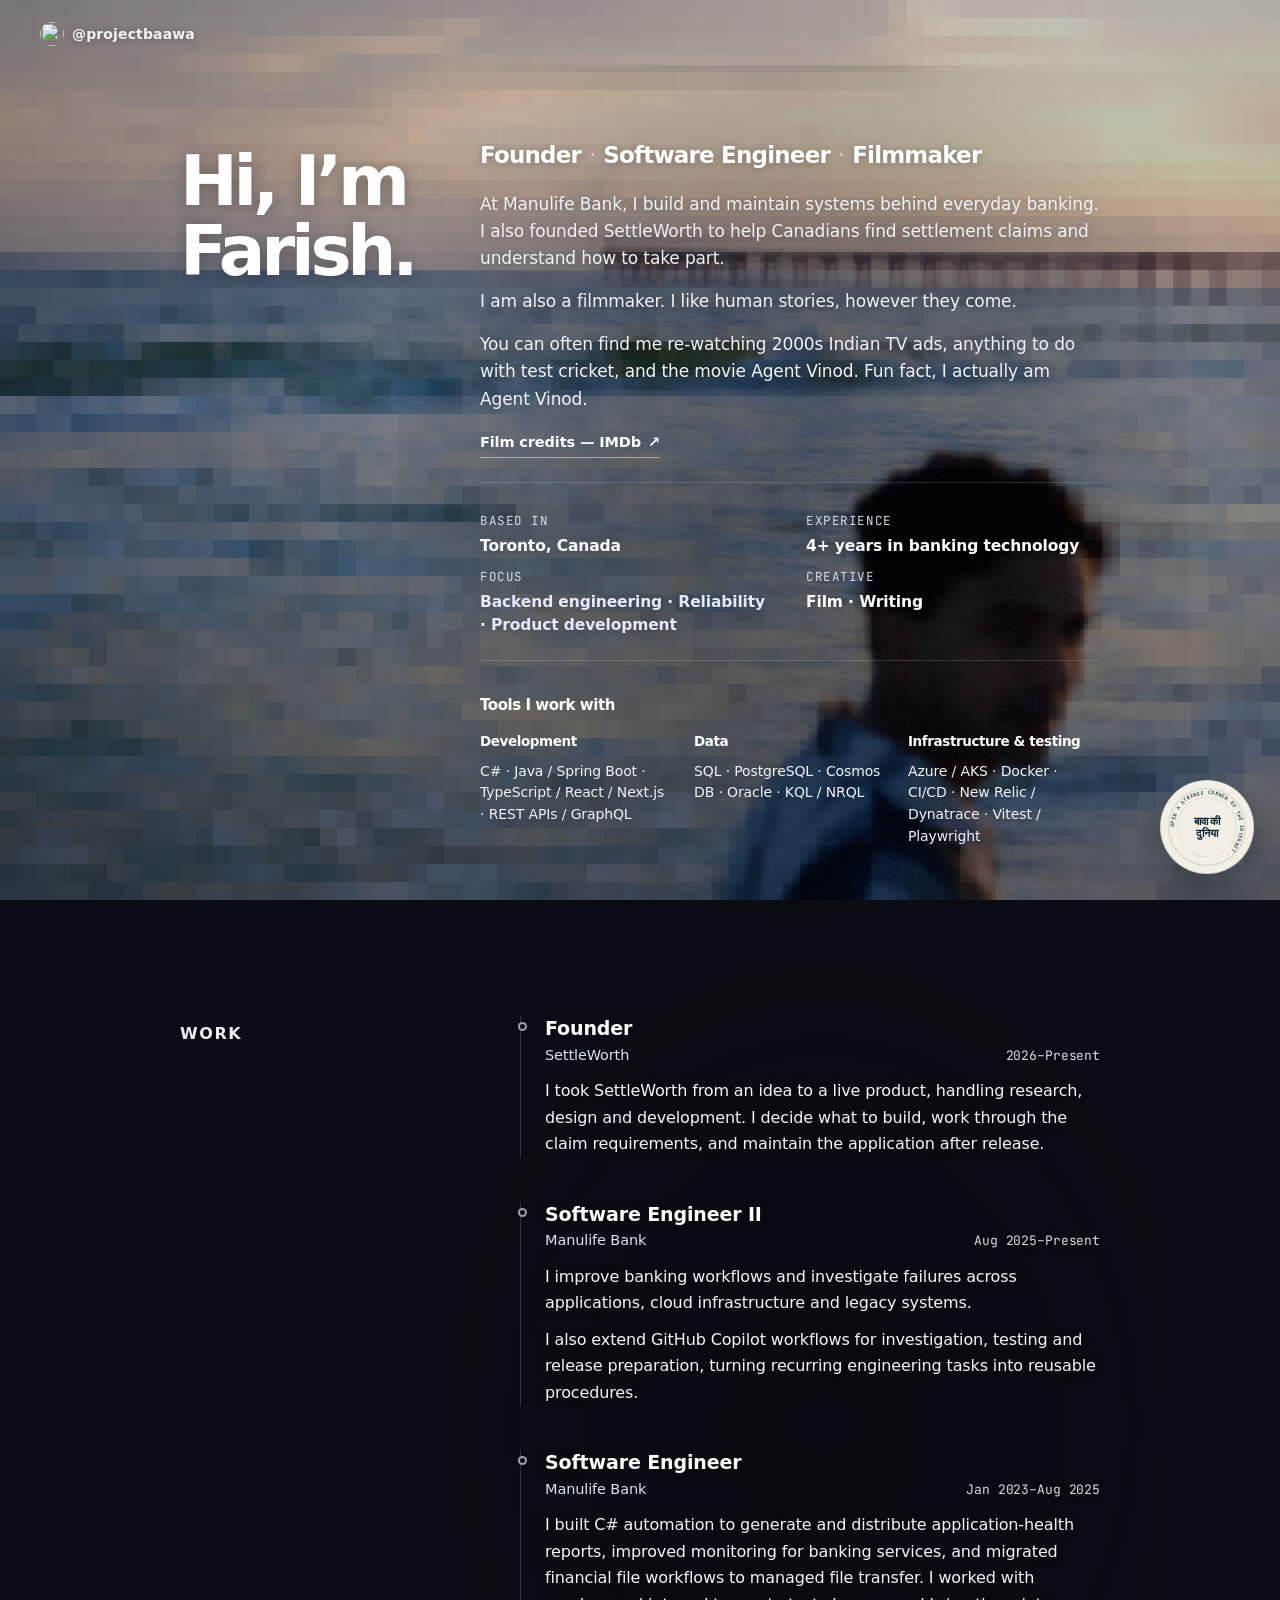
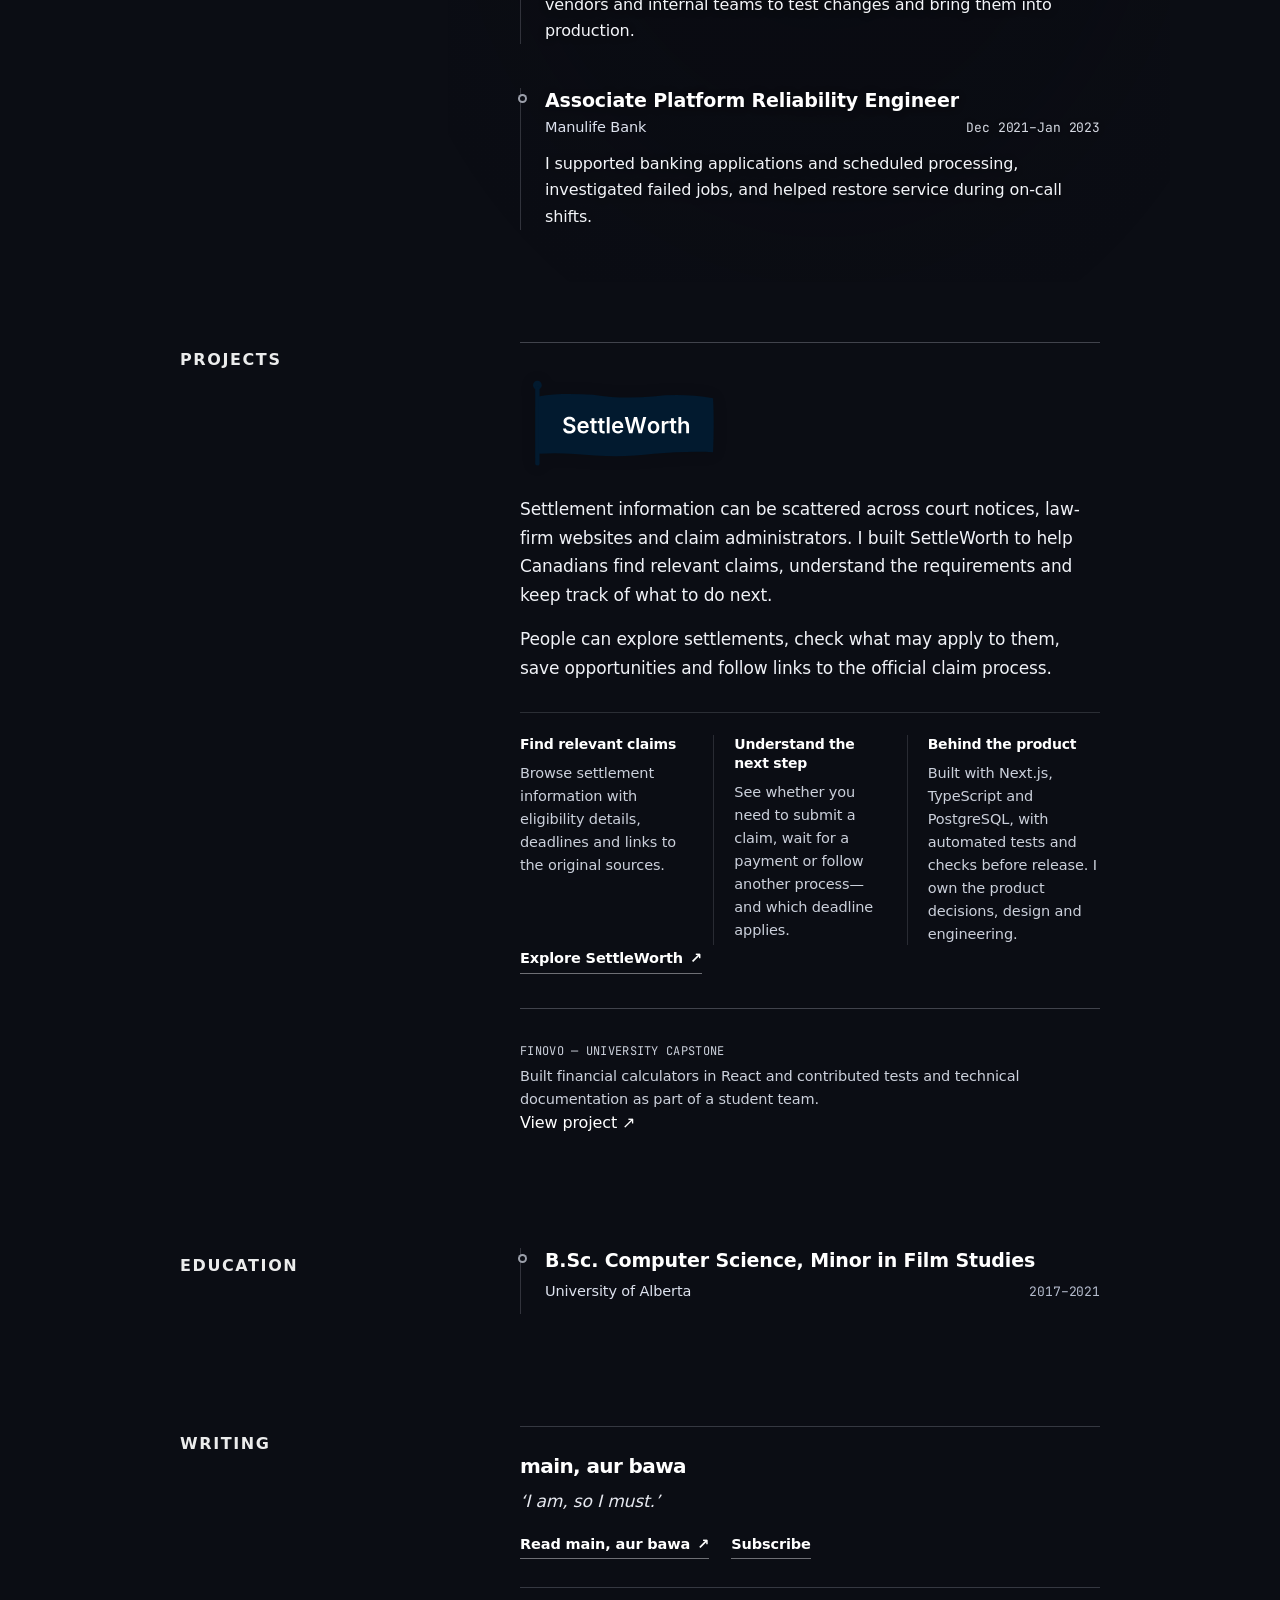
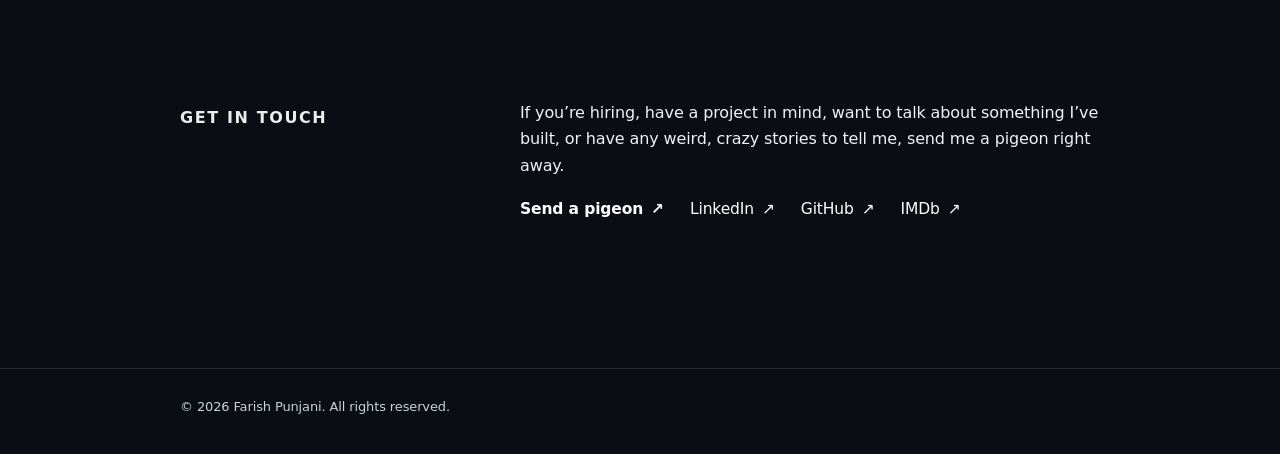
==== commit 5ebb8b36: "Load final visual polish and softened pixel mask" ====
--- a/index.html
+++ b/index.html
@@ -32,6 +32,7 @@
     <link rel="stylesheet" href="./styles.css">
     <link rel="stylesheet" href="./enhancements.css">
     <link rel="stylesheet" href="./hero-tuning.css">
+    <link rel="stylesheet" href="./final-polish.css">
 </head>
 <body>
     <a class="skip-link" href="#main-content">Skip to content</a>
@@ -166,6 +167,7 @@
     <script src="https://unpkg.com/lenis@1/dist/lenis.min.js"></script>
     <script src="./main.js"></script>
     <script src="./visual-tuning.js"></script>
+    <script src="./mask-polish.js"></script>
     <script src="./accessibility.js"></script>
 </body>
 </html>
--- a/final-polish.css
+++ b/final-polish.css
@@ -0,0 +1,250 @@
+/* Final hierarchy + interaction polish. Kept isolated for easy visual rollback. */
+
+/* Hero: stronger introduction, slightly wider reading column. */
+.hero {
+    grid-template-columns: 250px minmax(0, 1fr) !important;
+    gap: 50px !important;
+}
+
+.hero .sticky-title {
+    font-size: clamp(58px, 5.4vw, 74px) !important;
+    line-height: 1.02 !important;
+    letter-spacing: -0.062em !important;
+    max-width: 250px;
+}
+
+.hero .profile-stack {
+    gap: 30px;
+}
+
+.hero-intro {
+    max-width: 690px !important;
+}
+
+.hero-role {
+    display: flex;
+    flex-wrap: wrap;
+    align-items: baseline;
+    gap: 0;
+    font-size: clamp(23px, 1.75vw, 27px) !important;
+    line-height: 1.22 !important;
+    letter-spacing: -0.035em;
+    margin-bottom: 22px !important;
+}
+
+.hero-role span:not(.hero-role-sep) {
+    font-weight: 700;
+}
+
+.hero-role-sep {
+    margin: 0 .34em;
+    color: rgba(255,255,255,.52);
+    font-weight: 400 !important;
+}
+
+.hero .bio-text {
+    max-width: 675px !important;
+    font-size: 17px !important;
+    line-height: 1.66 !important;
+}
+
+.hero-story p + p {
+    margin-top: 16px;
+}
+
+.hero-imdb-link {
+    margin-top: 18px;
+    font-size: 14.5px;
+}
+
+/* Work: role first, then quieter company/date metadata. */
+#work .role-row {
+    margin-bottom: 3px;
+}
+
+.work-meta-row {
+    display: flex;
+    align-items: baseline;
+    justify-content: space-between;
+    gap: 20px;
+    margin-bottom: 12px;
+}
+
+.work-meta-row .company {
+    margin: 0;
+    color: #DDE2EE !important;
+    font-size: 14.5px;
+    font-weight: 500;
+}
+
+.work-meta-row .timeline-date {
+    flex: 0 0 auto;
+}
+
+/* Writing: let the line feel more editorial. */
+.writing-tagline {
+    margin-top: 8px !important;
+    margin-bottom: 18px !important;
+    line-height: 1.55 !important;
+}
+
+/* Contact: make the pigeon action the primary human CTA. */
+.contact-link[data-email-link] {
+    color: #FFFFFF !important;
+    font-weight: 700;
+}
+
+/* Bawa ki Duniya: a tactile little portal/seal, not a utility button. */
+.circular-reveal {
+    width: 94px !important;
+    height: 94px !important;
+    background: #F3EFE4 !important;
+    border: 1px solid rgba(2, 29, 49, .12) !important;
+    box-shadow:
+        0 9px 28px rgba(3, 8, 15, .23),
+        inset 0 1px 0 rgba(255,255,255,.82) !important;
+    overflow: visible !important;
+    transition: transform .28s cubic-bezier(.2,.8,.2,1), box-shadow .28s ease, opacity .28s ease !important;
+}
+
+.circular-reveal:hover,
+.circular-reveal:focus-visible {
+    transform: scale(1.045) !important;
+    box-shadow:
+        0 13px 34px rgba(3, 8, 15, .29),
+        inset 0 1px 0 rgba(255,255,255,.9) !important;
+}
+
+.circular-inner-1 {
+    inset: 7px !important;
+    background: #F3EFE4 !important;
+    border: 1px solid rgba(2,29,49,.13);
+    box-shadow: none !important;
+}
+
+.circular-inner-2 {
+    inset: 16px !important;
+    background: #F3EFE4 !important;
+    border: 1px solid rgba(2,29,49,.08);
+    box-shadow: none !important;
+}
+
+.circular-center-inner {
+    background: transparent !important;
+    box-shadow: none !important;
+    padding: 4px !important;
+}
+
+.circular-center-name {
+    color: #08253A !important;
+    font-family: 'Manrope', sans-serif !important;
+    font-size: 10.5px !important;
+    line-height: 1.18 !important;
+    letter-spacing: -0.025em;
+}
+
+.portal-orbit {
+    position: absolute;
+    inset: 4px;
+    z-index: 8;
+    pointer-events: none;
+    transition: transform .65s cubic-bezier(.2,.8,.2,1), opacity .25s ease;
+}
+
+.portal-orbit svg {
+    display: block;
+    width: 100%;
+    height: 100%;
+    overflow: visible;
+}
+
+.portal-orbit text {
+    fill: #08253A;
+    font-family: 'JetBrains Mono', monospace;
+    font-size: 5.8px;
+    font-weight: 500;
+    letter-spacing: .55px;
+    text-transform: uppercase;
+}
+
+.circular-reveal:hover .portal-orbit,
+.circular-reveal:focus-visible .portal-orbit {
+    transform: rotate(16deg);
+}
+
+.circular-reveal[data-state="fusing"] .portal-orbit,
+.circular-reveal[data-state="launching"] .portal-orbit {
+    opacity: 0;
+}
+
+/* Keep the subject protection broad and soft rather than visibly traced. */
+
+@media (max-width: 800px) {
+    .hero {
+        grid-template-columns: 1fr !important;
+        gap: 24px !important;
+    }
+
+    .hero .sticky-title {
+        max-width: none;
+        font-size: clamp(43px, 11vw, 54px) !important;
+        line-height: 1.01 !important;
+        margin-bottom: 8px !important;
+    }
+
+    .hero-role {
+        font-size: 19px !important;
+        line-height: 1.32 !important;
+        margin-bottom: 15px !important;
+    }
+
+    .hero .bio-text {
+        font-size: 16px !important;
+        line-height: 1.61 !important;
+    }
+
+    .work-meta-row {
+        align-items: flex-start;
+        flex-direction: column;
+        gap: 3px;
+        margin-bottom: 11px;
+    }
+
+    .work-meta-row .company {
+        font-size: 14px;
+    }
+
+    .circular-reveal {
+        width: 66px !important;
+        height: 66px !important;
+        right: 10px !important;
+        bottom: max(10px, env(safe-area-inset-bottom)) !important;
+        opacity: .96 !important;
+    }
+
+    .circular-inner-1 { inset: 5px !important; }
+    .circular-inner-2 { inset: 11px !important; }
+    .circular-center-name { font-size: 7.4px !important; }
+    .portal-orbit { inset: 3px; }
+    .portal-orbit text {
+        font-size: 5.6px;
+        letter-spacing: .32px;
+    }
+}
+
+@media (max-width: 440px) {
+    .hero-role {
+        max-width: 330px;
+    }
+
+    .hero-role-sep {
+        margin: 0 .25em;
+    }
+}
+
+@media (prefers-reduced-motion: reduce) {
+    .portal-orbit,
+    .circular-reveal {
+        transition: none !important;
+    }
+}
